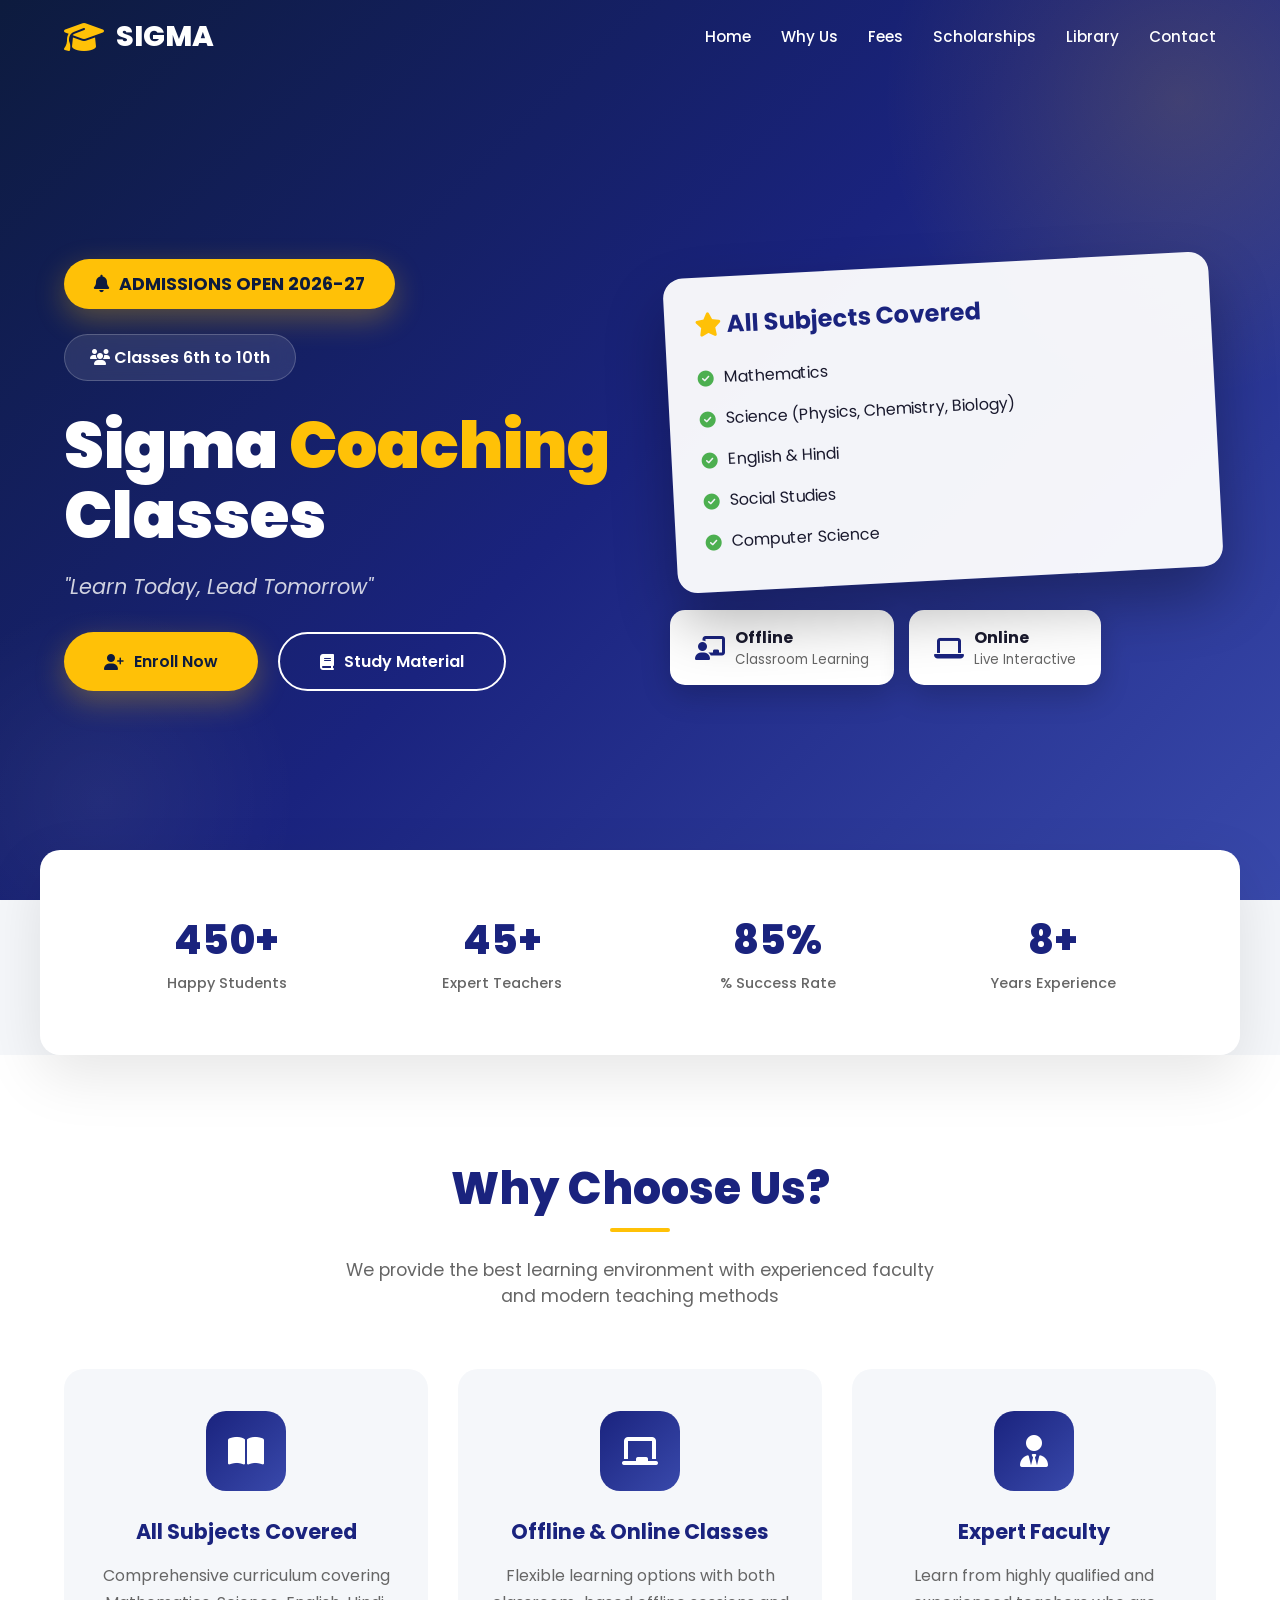
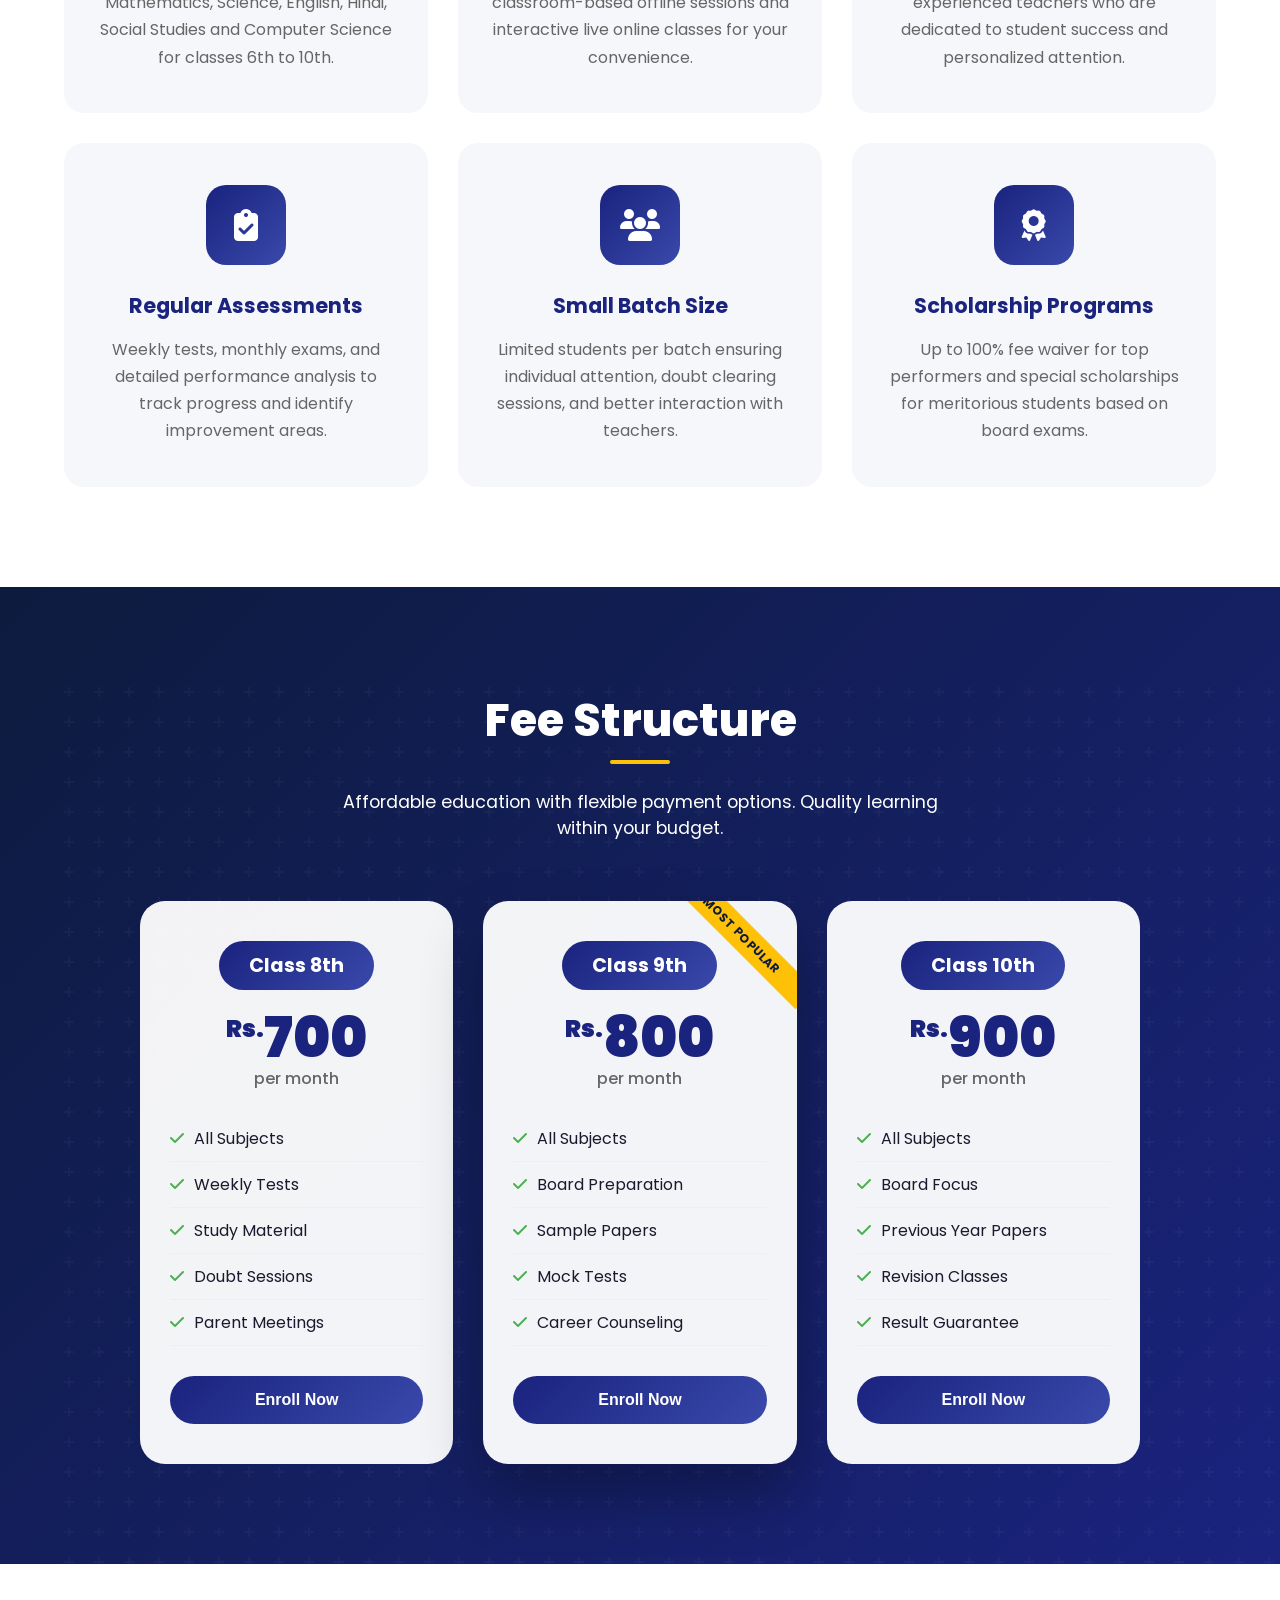
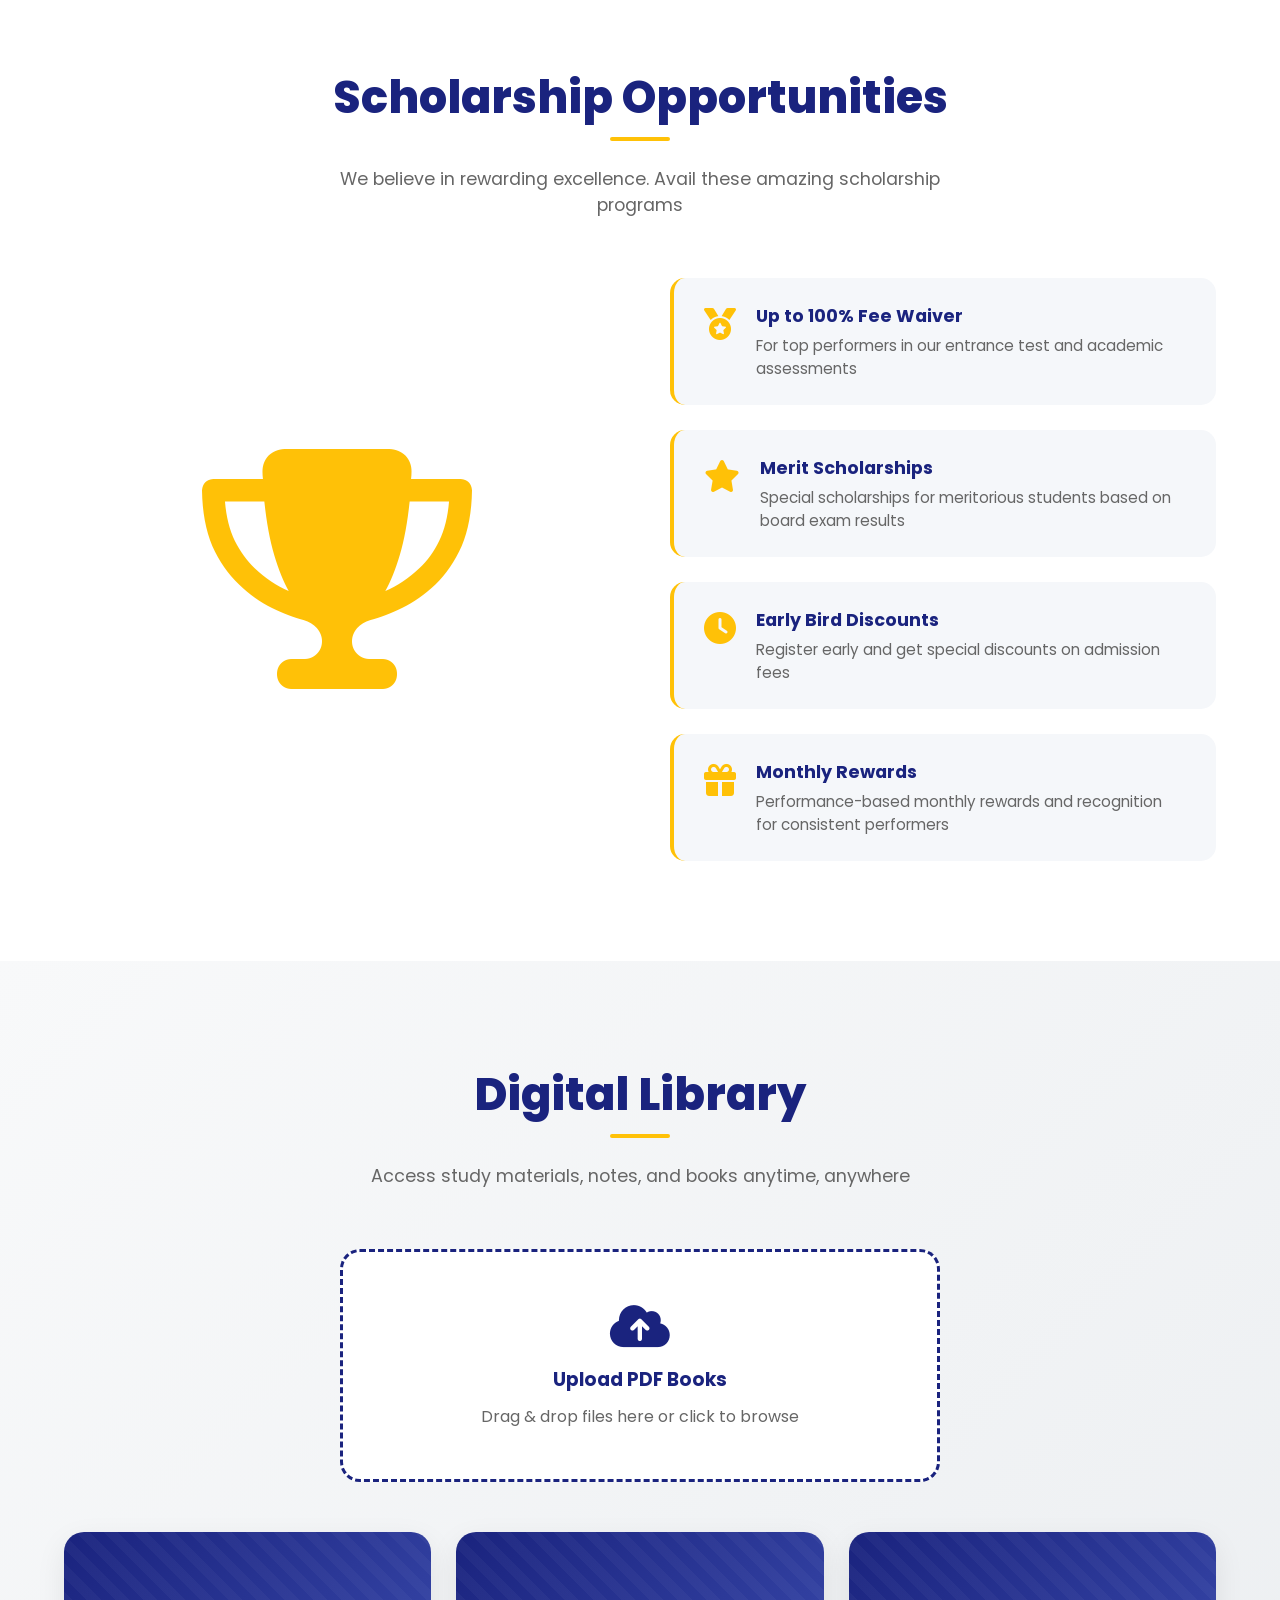
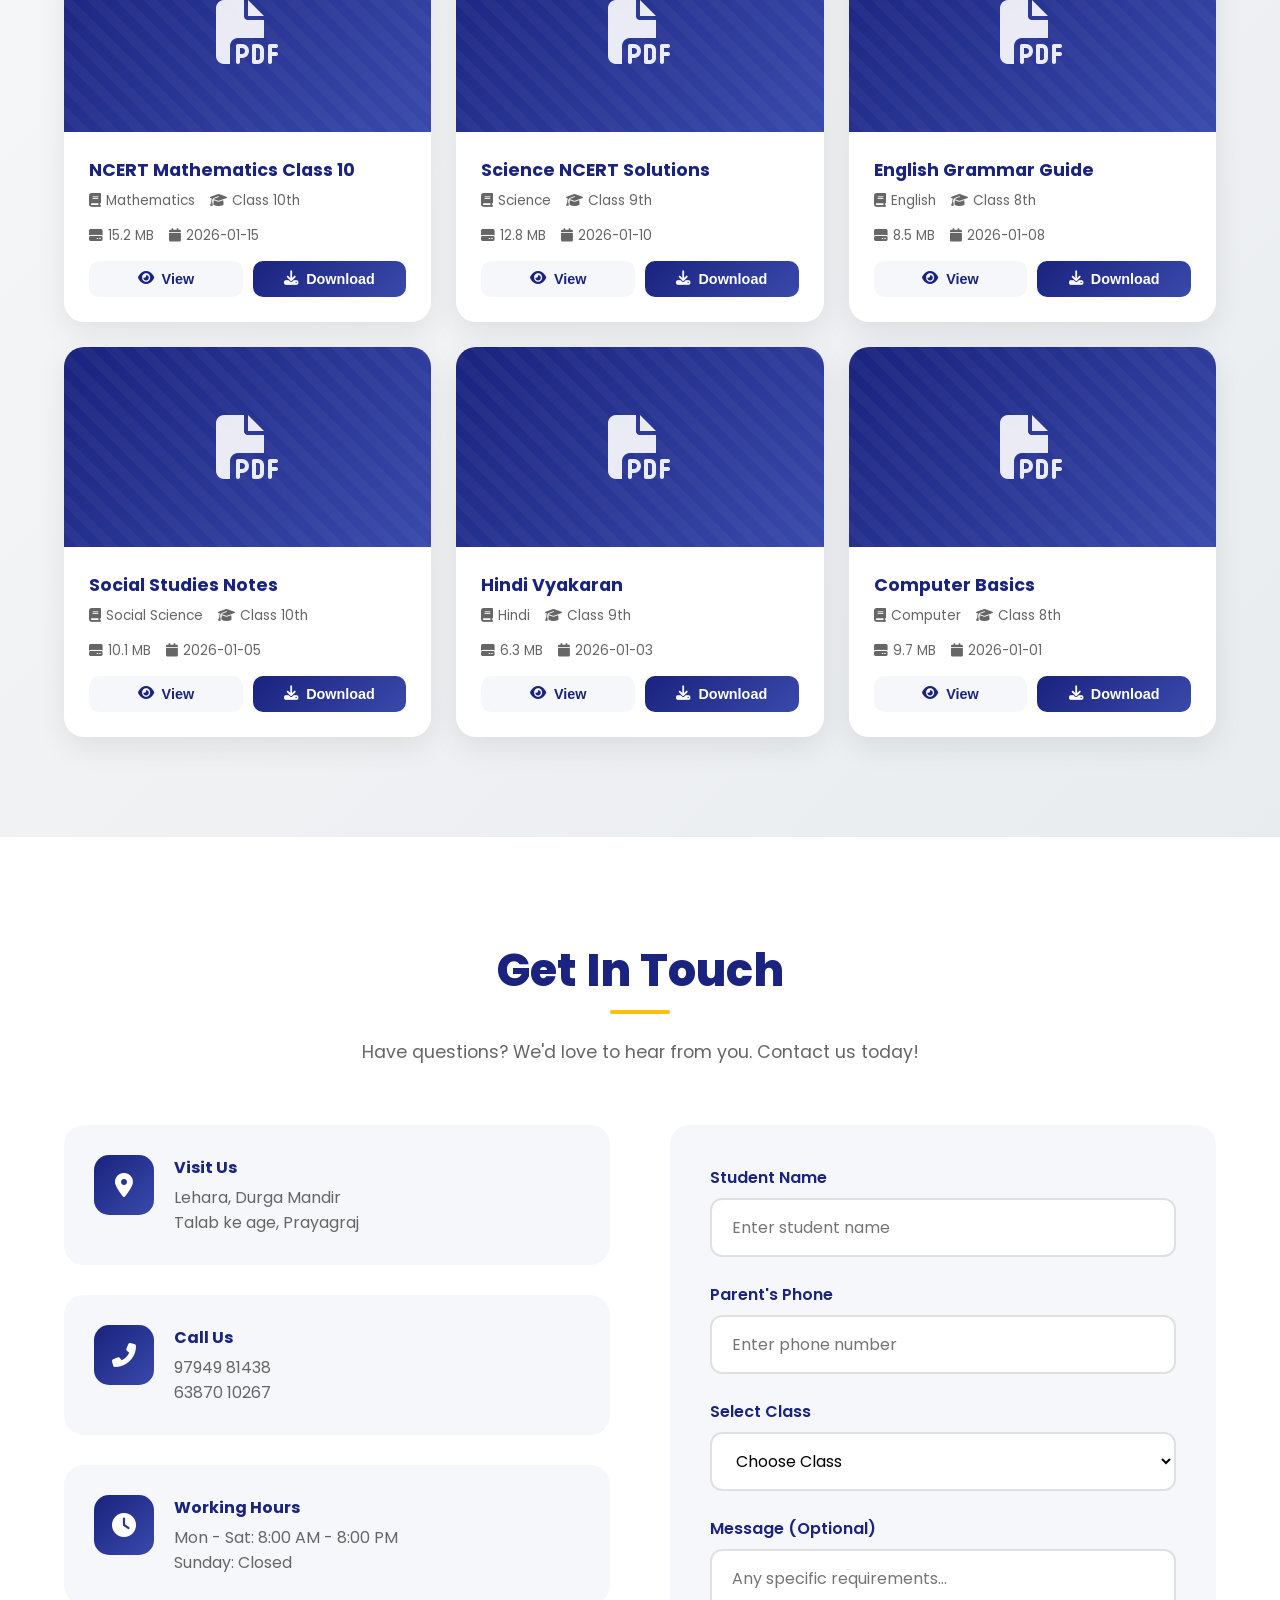
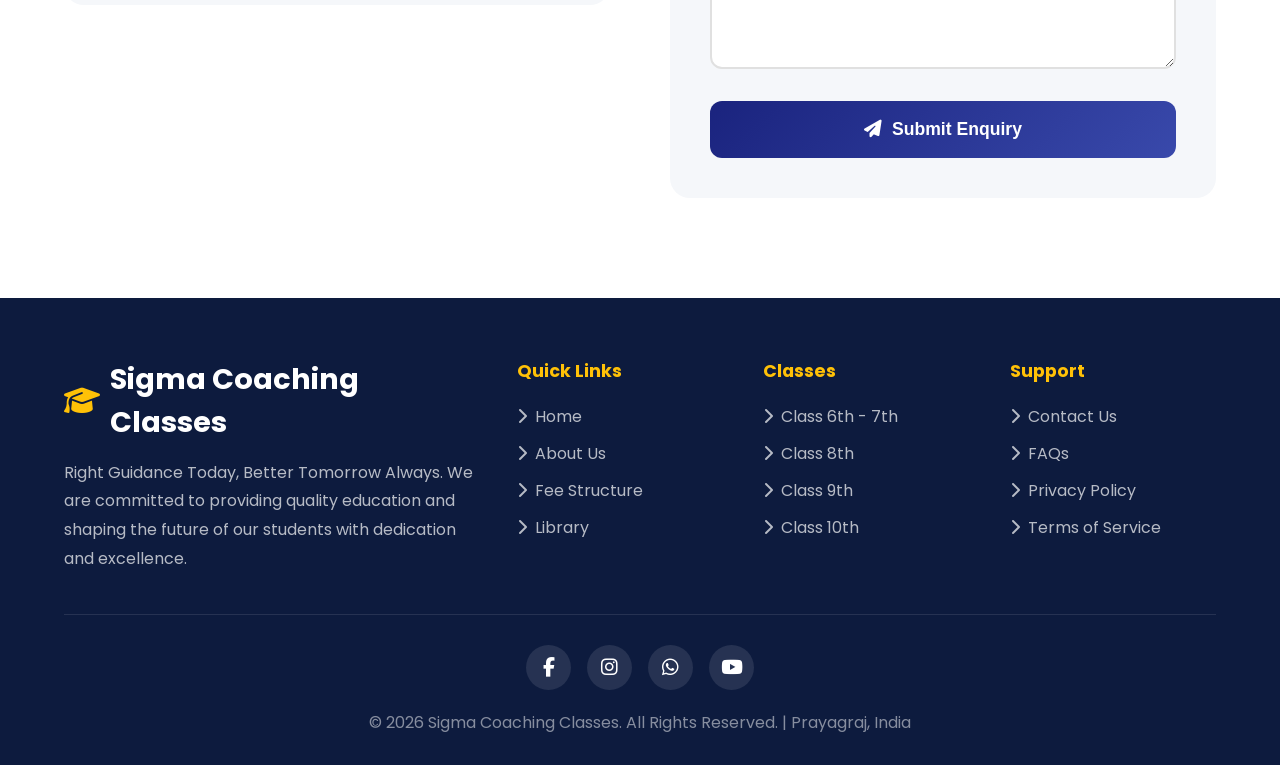
==== index.html @ 53ec9db5 "added index.html" ====
<!DOCTYPE html>
<html lang="en">
<head>
    <meta charset="UTF-8">
    <meta name="viewport" content="width=device-width, initial-scale=1.0">
    <title>Sigma Coaching Classes - Learn Today, Lead Tomorrow</title>
    <link href="https://fonts.googleapis.com/css2?family=Poppins:wght@300;400;500;600;700;800;900&display=swap" rel="stylesheet">
    <link rel="stylesheet" href="https://cdnjs.cloudflare.com/ajax/libs/font-awesome/6.4.0/css/all.min.css">
    <style>
        :root { --primary: #1a237e; --primary-light: #3949ab; --accent: #ffc107; --accent-dark: #ff8f00; --white: #ffffff; --light-bg: #f5f7fa; --dark-bg: #0d1b3e; --text-dark: #1a1a2e; --text-light: #666; --success: #4caf50; }
        * { margin: 0; padding: 0; box-sizing: border-box; }
        html { scroll-behavior: smooth; }
        body { font-family: 'Poppins', sans-serif; background: var(--light-bg); color: var(--text-dark); overflow-x: hidden; }
        ::-webkit-scrollbar { width: 10px; }
        ::-webkit-scrollbar-track { background: var(--dark-bg); }
        ::-webkit-scrollbar-thumb { background: var(--accent); border-radius: 5px; }
        #particles-canvas { position: fixed; top: 0; left: 0; width: 100%; height: 100%; pointer-events: none; z-index: 0; }
        nav { position: fixed; top: 0; width: 100%; padding: 15px 5%; display: flex; justify-content: space-between; align-items: center; z-index: 1000; transition: all 0.4s ease; background: transparent; }
        nav.scrolled { background: rgba(13, 27, 62, 0.95); backdrop-filter: blur(20px); box-shadow: 0 5px 30px rgba(0,0,0,0.3); padding: 10px 5%; }
        .logo { display: flex; align-items: center; gap: 12px; font-size: 1.8rem; font-weight: 800; color: var(--white); text-decoration: none; animation: slideInLeft 0.8s ease; }
        .logo i { color: var(--accent); font-size: 2rem; animation: float 3s ease-in-out infinite; }
        .nav-links { display: flex; gap: 30px; list-style: none; }
        .nav-links a { color: var(--white); text-decoration: none; font-weight: 500; font-size: 0.95rem; position: relative; padding: 5px 0; transition: color 0.3s; }
        .nav-links a::after { content: ''; position: absolute; bottom: 0; left: 0; width: 0; height: 2px; background: var(--accent); transition: width 0.3s ease; }
        .nav-links a:hover::after { width: 100%; }
        .nav-links a:hover { color: var(--accent); }
        .mobile-menu-btn { display: none; background: none; border: none; color: var(--white); font-size: 1.5rem; cursor: pointer; }
        .hero { min-height: 100vh; background: linear-gradient(135deg, var(--dark-bg) 0%, var(--primary) 50%, var(--primary-light) 100%); display: flex; align-items: center; justify-content: center; position: relative; overflow: hidden; padding: 100px 5% 50px; }
        .hero::before { content: ''; position: absolute; width: 600px; height: 600px; background: radial-gradient(circle, rgba(255,193,7,0.15) 0%, transparent 70%); border-radius: 50%; top: -200px; right: -200px; animation: pulse 4s ease-in-out infinite; }
        .hero::after { content: ''; position: absolute; width: 400px; height: 400px; background: radial-gradient(circle, rgba(255,255,255,0.05) 0%, transparent 70%); border-radius: 50%; bottom: -100px; left: -100px; animation: pulse 5s ease-in-out infinite reverse; }
        .hero-content { display: grid; grid-template-columns: 1fr 1fr; gap: 60px; max-width: 1400px; width: 100%; align-items: center; position: relative; z-index: 1; }
        .hero-text h1 { font-size: 4rem; font-weight: 900; color: var(--white); line-height: 1.1; margin-bottom: 20px; animation: fadeInUp 1s ease; }
        .hero-text h1 span { color: var(--accent); display: inline-block; animation: glow 2s ease-in-out infinite alternate; }
        .hero-text .tagline { font-size: 1.3rem; color: rgba(255,255,255,0.8); margin-bottom: 30px; font-style: italic; animation: fadeInUp 1s ease 0.2s both; }
        .hero-badge { display: inline-flex; align-items: center; gap: 10px; background: var(--accent); color: var(--dark-bg); padding: 12px 30px; border-radius: 50px; font-weight: 700; font-size: 1.1rem; margin-bottom: 25px; animation: fadeInUp 1s ease 0.3s both, shake 2s ease-in-out infinite; box-shadow: 0 10px 30px rgba(255,193,7,0.3); }
        .hero-badge i { animation: bellRing 1s ease-in-out infinite; }
        .hero-classes { display: inline-block; background: rgba(255,255,255,0.1); backdrop-filter: blur(10px); padding: 10px 25px; border-radius: 50px; color: var(--white); font-weight: 600; margin-bottom: 30px; animation: fadeInUp 1s ease 0.4s both; border: 1px solid rgba(255,255,255,0.2); }
        .hero-buttons { display: flex; gap: 20px; animation: fadeInUp 1s ease 0.5s both; }
        .btn { padding: 15px 40px; border-radius: 50px; font-weight: 600; font-size: 1rem; cursor: pointer; transition: all 0.3s ease; text-decoration: none; display: inline-flex; align-items: center; gap: 10px; border: none; }
        .btn-primary { background: var(--accent); color: var(--dark-bg); box-shadow: 0 10px 30px rgba(255,193,7,0.3); }
        .btn-primary:hover { transform: translateY(-3px); box-shadow: 0 15px 40px rgba(255,193,7,0.4); }
        .btn-outline { background: transparent; color: var(--white); border: 2px solid var(--white); }
        .btn-outline:hover { background: var(--white); color: var(--dark-bg); transform: translateY(-3px); }
        .hero-visual { position: relative; animation: fadeInRight 1s ease 0.3s both; }
        .hero-visual .floating-card { background: rgba(255,255,255,0.95); border-radius: 20px; padding: 30px; box-shadow: 0 30px 60px rgba(0,0,0,0.3); transform: rotate(-3deg); animation: floatCard 6s ease-in-out infinite; }
        .floating-card h3 { color: var(--primary); font-size: 1.5rem; margin-bottom: 15px; }
        .floating-card .feature-list { list-style: none; }
        .floating-card .feature-list li { padding: 8px 0; display: flex; align-items: center; gap: 10px; color: var(--text-dark); }
        .floating-card .feature-list li i { color: var(--success); }
        .mode-badges { display: flex; gap: 15px; margin-top: 30px; }
        .mode-badge { background: var(--white); padding: 15px 25px; border-radius: 15px; display: flex; align-items: center; gap: 10px; box-shadow: 0 10px 30px rgba(0,0,0,0.2); animation: float 4s ease-in-out infinite; }
        .mode-badge:nth-child(2) { animation-delay: 0.5s; }
        .mode-badge i { font-size: 1.5rem; color: var(--primary); }
        .stats-bar { background: var(--white); padding: 40px 5%; display: grid; grid-template-columns: repeat(4, 1fr); gap: 30px; max-width: 1200px; margin: -50px auto 0; border-radius: 20px; box-shadow: 0 20px 60px rgba(0,0,0,0.1); position: relative; z-index: 10; animation: fadeInUp 1s ease 0.6s both; }
        .stat-item { text-align: center; padding: 20px; }
        .stat-number { font-size: 2.5rem; font-weight: 800; color: var(--primary); display: block; }
        .stat-label { color: var(--text-light); font-weight: 500; font-size: 0.9rem; }
        section { padding: 100px 5%; position: relative; }
        .section-header { text-align: center; margin-bottom: 60px; }
        .section-header h2 { font-size: 2.8rem; font-weight: 800; color: var(--primary); margin-bottom: 15px; position: relative; display: inline-block; }
        .section-header h2::after { content: ''; position: absolute; bottom: -10px; left: 50%; transform: translateX(-50%); width: 60px; height: 4px; background: var(--accent); border-radius: 2px; }
        .section-header p { color: var(--text-light); font-size: 1.1rem; max-width: 600px; margin: 20px auto 0; }
        .why-us { background: var(--white); }
        .features-grid { display: grid; grid-template-columns: repeat(auto-fit, minmax(300px, 1fr)); gap: 30px; max-width: 1200px; margin: 0 auto; }
        .feature-card { background: var(--light-bg); padding: 40px 30px; border-radius: 20px; text-align: center; transition: all 0.4s ease; border: 2px solid transparent; position: relative; overflow: hidden; }
        .feature-card::before { content: ''; position: absolute; top: 0; left: 0; width: 100%; height: 5px; background: linear-gradient(90deg, var(--primary), var(--accent)); transform: scaleX(0); transition: transform 0.4s ease; }
        .feature-card:hover::before { transform: scaleX(1); }
        .feature-card:hover { transform: translateY(-10px); box-shadow: 0 20px 40px rgba(0,0,0,0.1); border-color: var(--accent); }
        .feature-icon { width: 80px; height: 80px; background: linear-gradient(135deg, var(--primary), var(--primary-light)); border-radius: 20px; display: flex; align-items: center; justify-content: center; margin: 0 auto 25px; font-size: 2rem; color: var(--white); transition: all 0.4s ease; }
        .feature-card:hover .feature-icon { transform: rotateY(360deg); background: linear-gradient(135deg, var(--accent), var(--accent-dark)); }
        .feature-card h3 { font-size: 1.3rem; margin-bottom: 15px; color: var(--primary); }
        .feature-card p { color: var(--text-light); line-height: 1.7; }
        .fee-section { background: linear-gradient(135deg, var(--dark-bg), var(--primary)); position: relative; overflow: hidden; }
        .fee-section::before { content: ''; position: absolute; width: 100%; height: 100%; background: url("data:image/svg+xml,%3Csvg width='60' height='60' viewBox='0 0 60 60' xmlns='http://www.w3.org/2000/svg'%3E%3Cg fill='none' fill-rule='evenodd'%3E%3Cg fill='%23ffffff' fill-opacity='0.03'%3E%3Cpath d='M36 34v-4h-2v4h-4v2h4v4h2v-4h4v-2h-4zm0-30V0h-2v4h-4v2h4v4h2V6h4V4h-4zM6 34v-4H4v4H0v2h4v4h2v-4h4v-2H6zM6 4V0H4v4H0v2h4v4h2V6h4V4H6z'/%3E%3C/g%3E%3C/g%3E%3C/svg%3E"); }
        .fee-section .section-header h2, .fee-section .section-header p { color: var(--white); }
        .fee-section .section-header h2::after { background: var(--accent); }
        .fee-cards { display: grid; grid-template-columns: repeat(auto-fit, minmax(280px, 1fr)); gap: 30px; max-width: 1000px; margin: 0 auto; position: relative; z-index: 1; }
        .fee-card { background: rgba(255,255,255,0.95); border-radius: 25px; padding: 40px 30px; text-align: center; transition: all 0.4s ease; position: relative; overflow: hidden; }
        .fee-card.featured { transform: scale(1.05); box-shadow: 0 30px 60px rgba(0,0,0,0.3); }
        .fee-card.featured::before { content: 'MOST POPULAR'; position: absolute; top: 20px; right: -35px; background: var(--accent); color: var(--dark-bg); padding: 5px 40px; font-size: 0.75rem; font-weight: 700; transform: rotate(45deg); }
        .fee-card:hover { transform: translateY(-15px) scale(1.02); box-shadow: 0 30px 60px rgba(0,0,0,0.2); }
        .fee-card .class-badge { display: inline-block; background: linear-gradient(135deg, var(--primary), var(--primary-light)); color: var(--white); padding: 10px 30px; border-radius: 50px; font-weight: 700; font-size: 1.2rem; margin-bottom: 20px; }
        .fee-card .price { font-size: 3.5rem; font-weight: 900; color: var(--primary); line-height: 1; }
        .fee-card .price span { font-size: 1.5rem; vertical-align: super; }
        .fee-card .price-period { color: var(--text-light); font-weight: 500; margin-bottom: 25px; }
        .fee-features { list-style: none; text-align: left; margin-bottom: 30px; }
        .fee-features li { padding: 10px 0; border-bottom: 1px solid #eee; display: flex; align-items: center; gap: 10px; }
        .fee-features li i { color: var(--success); }
        .fee-card .btn-enroll { width: 100%; padding: 15px; background: linear-gradient(135deg, var(--primary), var(--primary-light)); color: var(--white); border: none; border-radius: 50px; font-weight: 600; font-size: 1rem; cursor: pointer; transition: all 0.3s; }
        .fee-card .btn-enroll:hover { background: linear-gradient(135deg, var(--accent), var(--accent-dark)); color: var(--dark-bg); transform: scale(1.05); }
        .scholarship-section { background: var(--white); }
        .scholarship-content { display: grid; grid-template-columns: 1fr 1fr; gap: 60px; max-width: 1200px; margin: 0 auto; align-items: center; }
        .scholarship-visual { position: relative; }
        .scholarship-visual .trophy { font-size: 15rem; color: var(--accent); animation: float 3s ease-in-out infinite, glow 2s ease-in-out infinite alternate; display: block; text-align: center; }
        .scholarship-items { display: flex; flex-direction: column; gap: 25px; }
        .scholarship-item { background: var(--light-bg); padding: 25px 30px; border-radius: 15px; display: flex; align-items: flex-start; gap: 20px; transition: all 0.3s ease; border-left: 4px solid var(--accent); }
        .scholarship-item:hover { transform: translateX(10px); box-shadow: 0 10px 30px rgba(0,0,0,0.1); }
        .scholarship-item i { font-size: 2rem; color: var(--accent); margin-top: 5px; }
        .scholarship-item h4 { color: var(--primary); margin-bottom: 5px; font-size: 1.1rem; }
        .scholarship-item p { color: var(--text-light); font-size: 0.95rem; }
        .library-section { background: linear-gradient(135deg, #f8f9fa, #e9ecef); }
        .library-grid { display: grid; grid-template-columns: repeat(auto-fill, minmax(280px, 1fr)); gap: 25px; max-width: 1200px; margin: 0 auto; }
        .book-card { background: var(--white); border-radius: 20px; overflow: hidden; box-shadow: 0 10px 30px rgba(0,0,0,0.08); transition: all 0.4s ease; position: relative; }
        .book-card:hover { transform: translateY(-10px); box-shadow: 0 20px 50px rgba(0,0,0,0.15); }
        .book-cover { height: 200px; background: linear-gradient(135deg, var(--primary), var(--primary-light)); display: flex; align-items: center; justify-content: center; position: relative; overflow: hidden; }
        .book-cover::before { content: ''; position: absolute; width: 150%; height: 150%; background: repeating-linear-gradient(45deg, transparent, transparent 10px, rgba(255,255,255,0.03) 10px, rgba(255,255,255,0.03) 20px); animation: slideDiagonal 20s linear infinite; }
        .book-cover i { font-size: 4rem; color: rgba(255,255,255,0.9); z-index: 1; }
        .book-info { padding: 25px; }
        .book-info h3 { color: var(--primary); font-size: 1.1rem; margin-bottom: 8px; }
        .book-info .book-meta { display: flex; gap: 15px; margin-bottom: 15px; font-size: 0.85rem; color: var(--text-light); }
        .book-info .book-meta span { display: flex; align-items: center; gap: 5px; }
        .book-actions { display: flex; gap: 10px; }
        .book-actions button { flex: 1; padding: 10px; border: none; border-radius: 10px; font-weight: 600; font-size: 0.9rem; cursor: pointer; transition: all 0.3s; display: flex; align-items: center; justify-content: center; gap: 8px; }
        .btn-view { background: var(--light-bg); color: var(--primary); }
        .btn-view:hover { background: var(--primary); color: var(--white); }
        .btn-download { background: linear-gradient(135deg, var(--primary), var(--primary-light)); color: var(--white); }
        .btn-download:hover { background: linear-gradient(135deg, var(--accent), var(--accent-dark)); color: var(--dark-bg); }
        .upload-area { max-width: 600px; margin: 0 auto 50px; background: var(--white); border: 3px dashed var(--primary); border-radius: 20px; padding: 50px; text-align: center; transition: all 0.3s; cursor: pointer; }
        .upload-area:hover, .upload-area.dragover { background: rgba(26, 35, 126, 0.05); border-color: var(--accent); }
        .upload-area i { font-size: 3rem; color: var(--primary); margin-bottom: 15px; }
        .upload-area h3 { color: var(--primary); margin-bottom: 10px; }
        .upload-area p { color: var(--text-light); }
        .upload-area input { display: none; }
        .contact-section { background: var(--white); }
        .contact-grid { display: grid; grid-template-columns: 1fr 1fr; gap: 60px; max-width: 1200px; margin: 0 auto; }
        .contact-info { display: flex; flex-direction: column; gap: 30px; }
        .contact-card { background: var(--light-bg); padding: 30px; border-radius: 20px; display: flex; align-items: flex-start; gap: 20px; transition: all 0.3s ease; }
        .contact-card:hover { transform: translateX(10px); box-shadow: 0 10px 30px rgba(0,0,0,0.1); }
        .contact-card .icon-box { width: 60px; height: 60px; background: linear-gradient(135deg, var(--primary), var(--primary-light)); border-radius: 15px; display: flex; align-items: center; justify-content: center; color: var(--white); font-size: 1.5rem; flex-shrink: 0; }
        .contact-card h4 { color: var(--primary); margin-bottom: 5px; }
        .contact-card p, .contact-card a { color: var(--text-light); text-decoration: none; transition: color 0.3s; }
        .contact-card a:hover { color: var(--primary); }
        .contact-form { background: var(--light-bg); padding: 40px; border-radius: 20px; }
        .form-group { margin-bottom: 25px; }
        .form-group label { display: block; margin-bottom: 8px; color: var(--primary); font-weight: 600; }
        .form-group input, .form-group textarea, .form-group select { width: 100%; padding: 15px 20px; border: 2px solid #e0e0e0; border-radius: 12px; font-family: 'Poppins', sans-serif; font-size: 1rem; transition: all 0.3s; background: var(--white); }
        .form-group input:focus, .form-group textarea:focus, .form-group select:focus { outline: none; border-color: var(--primary); box-shadow: 0 0 0 4px rgba(26, 35, 126, 0.1); }
        .form-group textarea { resize: vertical; min-height: 120px; }
        .contact-form .btn-submit { width: 100%; padding: 18px; background: linear-gradient(135deg, var(--primary), var(--primary-light)); color: var(--white); border: none; border-radius: 12px; font-weight: 700; font-size: 1.1rem; cursor: pointer; transition: all 0.3s; display: flex; align-items: center; justify-content: center; gap: 10px; }
        .contact-form .btn-submit:hover { background: linear-gradient(135deg, var(--accent), var(--accent-dark)); color: var(--dark-bg); transform: translateY(-2px); box-shadow: 0 10px 30px rgba(255,193,7,0.3); }
        footer { background: var(--dark-bg); color: var(--white); padding: 60px 5% 30px; }
        .footer-content { display: grid; grid-template-columns: 2fr 1fr 1fr 1fr; gap: 40px; max-width: 1200px; margin: 0 auto 40px; }
        .footer-brand h3 { font-size: 1.8rem; margin-bottom: 15px; display: flex; align-items: center; gap: 10px; }
        .footer-brand h3 i { color: var(--accent); }
        .footer-brand p { color: rgba(255,255,255,0.7); line-height: 1.8; }
        .footer-links h4 { color: var(--accent); margin-bottom: 20px; font-size: 1.1rem; }
        .footer-links ul { list-style: none; }
        .footer-links li { margin-bottom: 12px; }
        .footer-links a { color: rgba(255,255,255,0.7); text-decoration: none; transition: all 0.3s; display: flex; align-items: center; gap: 8px; }
        .footer-links a:hover { color: var(--accent); transform: translateX(5px); }
        .footer-bottom { border-top: 1px solid rgba(255,255,255,0.1); padding-top: 30px; text-align: center; color: rgba(255,255,255,0.5); }
        .footer-bottom .social-links { margin-bottom: 20px; }
        .footer-bottom .social-links a { display: inline-flex; align-items: center; justify-content: center; width: 45px; height: 45px; background: rgba(255,255,255,0.1); border-radius: 50%; color: var(--white); margin: 0 8px; font-size: 1.2rem; transition: all 0.3s; text-decoration: none; }
        .footer-bottom .social-links a:hover { background: var(--accent); color: var(--dark-bg); transform: translateY(-5px); }
        .modal-overlay { position: fixed; top: 0; left: 0; width: 100%; height: 100%; background: rgba(0,0,0,0.7); display: flex; align-items: center; justify-content: center; z-index: 2000; opacity: 0; visibility: hidden; transition: all 0.3s; backdrop-filter: blur(5px); }
        .modal-overlay.active { opacity: 1; visibility: visible; }
        .modal { background: var(--white); border-radius: 25px; padding: 40px; max-width: 500px; width: 90%; transform: scale(0.8); transition: all 0.3s; position: relative; }
        .modal-overlay.active .modal { transform: scale(1); }
        .modal-close { position: absolute; top: 20px; right: 20px; background: none; border: none; font-size: 1.5rem; cursor: pointer; color: var(--text-light); transition: color 0.3s; }
        .modal-close:hover { color: var(--primary); }
        .modal h3 { color: var(--primary); margin-bottom: 20px; font-size: 1.5rem; }
        .toast-container { position: fixed; bottom: 30px; right: 30px; z-index: 3000; display: flex; flex-direction: column; gap: 10px; }
        .toast { background: var(--white); padding: 20px 25px; border-radius: 15px; box-shadow: 0 10px 40px rgba(0,0,0,0.2); display: flex; align-items: center; gap: 15px; transform: translateX(120%); transition: all 0.4s ease; border-left: 4px solid var(--success); min-width: 300px; }
        .toast.show { transform: translateX(0); }
        .toast i { font-size: 1.5rem; color: var(--success); }
        .toast.error { border-left-color: #f44336; }
        .toast.error i { color: #f44336; }
        @keyframes fadeInUp { from { opacity: 0; transform: translateY(30px); } to { opacity: 1; transform: translateY(0); } }
        @keyframes fadeInRight { from { opacity: 0; transform: translateX(50px); } to { opacity: 1; transform: translateX(0); } }
        @keyframes slideInLeft { from { opacity: 0; transform: translateX(-50px); } to { opacity: 1; transform: translateX(0); } }
        @keyframes float { 0%, 100% { transform: translateY(0); } 50% { transform: translateY(-15px); } }
        @keyframes floatCard { 0%, 100% { transform: rotate(-3deg) translateY(0); } 50% { transform: rotate(-3deg) translateY(-15px); } }
        @keyframes pulse { 0%, 100% { transform: scale(1); opacity: 0.5; } 50% { transform: scale(1.1); opacity: 0.8; } }
        @keyframes glow { from { text-shadow: 0 0 10px rgba(255,193,7,0.5); } to { text-shadow: 0 0 30px rgba(255,193,7,0.8), 0 0 60px rgba(255,193,7,0.4); } }
        @keyframes shake { 0%, 100% { transform: rotate(0deg); } 10% { transform: rotate(-2deg); } 20% { transform: rotate(2deg); } 30% { transform: rotate(-2deg); } 40% { transform: rotate(0deg); } }
        @keyframes bellRing { 0%, 100% { transform: rotate(0); } 20% { transform: rotate(15deg); } 40% { transform: rotate(-15deg); } 60% { transform: rotate(10deg); } 80% { transform: rotate(-10deg); } }
        @keyframes slideDiagonal { 0% { transform: translate(0, 0); } 100% { transform: translate(-50px, -50px); } }
        .reveal { opacity: 0; transform: translateY(50px); transition: all 0.8s ease; }
        .reveal.active { opacity: 1; transform: translateY(0); }
        @media (max-width: 992px) { .hero-content { grid-template-columns: 1fr; text-align: center; } .hero-text h1 { font-size: 2.8rem; } .hero-buttons { justify-content: center; } .mode-badges { justify-content: center; } .stats-bar { grid-template-columns: repeat(2, 1fr); } .scholarship-content { grid-template-columns: 1fr; } .contact-grid { grid-template-columns: 1fr; } .footer-content { grid-template-columns: 1fr 1fr; } }
        @media (max-width: 768px) { .nav-links { display: none; } .mobile-menu-btn { display: block; } .hero-text h1 { font-size: 2.2rem; } .stats-bar { grid-template-columns: 1fr; margin: -30px 20px 0; } .fee-card.featured { transform: scale(1); } .footer-content { grid-template-columns: 1fr; } section { padding: 60px 5%; } }
    </style>
</head>
<body>
    <canvas id="particles-canvas"></canvas>
    <nav id="navbar">
        <a href="#" class="logo"><i class="fas fa-graduation-cap"></i>SIGMA</a>
        <ul class="nav-links">
            <li><a href="#home">Home</a></li>
            <li><a href="#why-us">Why Us</a></li>
            <li><a href="#fees">Fees</a></li>
            <li><a href="#scholarship">Scholarships</a></li>
            <li><a href="#library">Library</a></li>
            <li><a href="#contact">Contact</a></li>
        </ul>
        <button class="mobile-menu-btn" onclick="toggleMobileMenu()"><i class="fas fa-bars"></i></button>
    </nav>

    <section class="hero" id="home">
        <div class="hero-content">
            <div class="hero-text">
                <div class="hero-badge"><i class="fas fa-bell"></i>ADMISSIONS OPEN 2026-27</div>
                <div class="hero-classes"><i class="fas fa-users"></i> Classes 6th to 10th</div>
                <h1>Sigma <span>Coaching</span><br>Classes</h1>
                <p class="tagline">"Learn Today, Lead Tomorrow"</p>
                <div class="hero-buttons">
                    <a href="#contact" class="btn btn-primary"><i class="fas fa-user-plus"></i> Enroll Now</a>
                    <a href="#library" class="btn btn-outline"><i class="fas fa-book"></i> Study Material</a>
                </div>
            </div>
            <div class="hero-visual">
                <div class="floating-card">
                    <h3><i class="fas fa-star" style="color: var(--accent);"></i> All Subjects Covered</h3>
                    <ul class="feature-list">
                        <li><i class="fas fa-check-circle"></i> Mathematics</li>
                        <li><i class="fas fa-check-circle"></i> Science (Physics, Chemistry, Biology)</li>
                        <li><i class="fas fa-check-circle"></i> English & Hindi</li>
                        <li><i class="fas fa-check-circle"></i> Social Studies</li>
                        <li><i class="fas fa-check-circle"></i> Computer Science</li>
                    </ul>
                </div>
                <div class="mode-badges">
                    <div class="mode-badge"><i class="fas fa-chalkboard-teacher"></i><div><strong>Offline</strong><small style="display:block;color:var(--text-light);">Classroom Learning</small></div></div>
                    <div class="mode-badge"><i class="fas fa-laptop"></i><div><strong>Online</strong><small style="display:block;color:var(--text-light);">Live Interactive</small></div></div>
                </div>
            </div>
        </div>
    </section>

    <div class="stats-bar">
        <div class="stat-item"><span class="stat-number" data-target="500">0</span><span class="stat-label">Happy Students</span></div>
        <div class="stat-item"><span class="stat-number" data-target="50">0</span><span class="stat-label">Expert Teachers</span></div>
        <div class="stat-item"><span class="stat-number" data-target="95">0</span><span class="stat-label">% Success Rate</span></div>
        <div class="stat-item"><span class="stat-number" data-target="10">0</span><span class="stat-label">Years Experience</span></div>
    </div>

    <section class="why-us" id="why-us">
        <div class="section-header reveal"><h2>Why Choose Us?</h2><p>We provide the best learning environment with experienced faculty and modern teaching methods</p></div>
        <div class="features-grid">
            <div class="feature-card reveal"><div class="feature-icon"><i class="fas fa-book-open"></i></div><h3>All Subjects Covered</h3><p>Comprehensive curriculum covering Mathematics, Science, English, Hindi, Social Studies and Computer Science for classes 6th to 10th.</p></div>
            <div class="feature-card reveal"><div class="feature-icon"><i class="fas fa-chalkboard"></i></div><h3>Offline & Online Classes</h3><p>Flexible learning options with both classroom-based offline sessions and interactive live online classes for your convenience.</p></div>
            <div class="feature-card reveal"><div class="feature-icon"><i class="fas fa-user-tie"></i></div><h3>Expert Faculty</h3><p>Learn from highly qualified and experienced teachers who are dedicated to student success and personalized attention.</p></div>
            <div class="feature-card reveal"><div class="feature-icon"><i class="fas fa-clipboard-check"></i></div><h3>Regular Assessments</h3><p>Weekly tests, monthly exams, and detailed performance analysis to track progress and identify improvement areas.</p></div>
            <div class="feature-card reveal"><div class="feature-icon"><i class="fas fa-users"></i></div><h3>Small Batch Size</h3><p>Limited students per batch ensuring individual attention, doubt clearing sessions, and better interaction with teachers.</p></div>
            <div class="feature-card reveal"><div class="feature-icon"><i class="fas fa-award"></i></div><h3>Scholarship Programs</h3><p>Up to 100% fee waiver for top performers and special scholarships for meritorious students based on board exams.</p></div>
        </div>
    </section>

    <section class="fee-section" id="fees">
        <div class="section-header reveal"><h2>Fee Structure</h2><p>Affordable education with flexible payment options. Quality learning within your budget.</p></div>
        <div class="fee-cards">
            <div class="fee-card reveal"><div class="class-badge">Class 8th</div><div class="price"><span>Rs.</span>700</div><div class="price-period">per month</div><ul class="fee-features"><li><i class="fas fa-check"></i> All Subjects</li><li><i class="fas fa-check"></i> Weekly Tests</li><li><i class="fas fa-check"></i> Study Material</li><li><i class="fas fa-check"></i> Doubt Sessions</li><li><i class="fas fa-check"></i> Parent Meetings</li></ul><button class="btn-enroll" onclick="openEnrollModal('8th')">Enroll Now</button></div>
            <div class="fee-card featured reveal"><div class="class-badge">Class 9th</div><div class="price"><span>Rs.</span>800</div><div class="price-period">per month</div><ul class="fee-features"><li><i class="fas fa-check"></i> All Subjects</li><li><i class="fas fa-check"></i> Board Preparation</li><li><i class="fas fa-check"></i> Sample Papers</li><li><i class="fas fa-check"></i> Mock Tests</li><li><i class="fas fa-check"></i> Career Counseling</li></ul><button class="btn-enroll" onclick="openEnrollModal('9th')">Enroll Now</button></div>
            <div class="fee-card reveal"><div class="class-badge">Class 10th</div><div class="price"><span>Rs.</span>900</div><div class="price-period">per month</div><ul class="fee-features"><li><i class="fas fa-check"></i> All Subjects</li><li><i class="fas fa-check"></i> Board Focus</li><li><i class="fas fa-check"></i> Previous Year Papers</li><li><i class="fas fa-check"></i> Revision Classes</li><li><i class="fas fa-check"></i> Result Guarantee</li></ul><button class="btn-enroll" onclick="openEnrollModal('10th')">Enroll Now</button></div>
        </div>
    </section>

    <section class="scholarship-section" id="scholarship">
        <div class="section-header reveal"><h2>Scholarship Opportunities</h2><p>We believe in rewarding excellence. Avail these amazing scholarship programs</p></div>
        <div class="scholarship-content">
            <div class="scholarship-visual reveal"><i class="fas fa-trophy trophy"></i></div>
            <div class="scholarship-items">
                <div class="scholarship-item reveal"><i class="fas fa-medal"></i><div><h4>Up to 100% Fee Waiver</h4><p>For top performers in our entrance test and academic assessments</p></div></div>
                <div class="scholarship-item reveal"><i class="fas fa-star"></i><div><h4>Merit Scholarships</h4><p>Special scholarships for meritorious students based on board exam results</p></div></div>
                <div class="scholarship-item reveal"><i class="fas fa-clock"></i><div><h4>Early Bird Discounts</h4><p>Register early and get special discounts on admission fees</p></div></div>
                <div class="scholarship-item reveal"><i class="fas fa-gift"></i><div><h4>Monthly Rewards</h4><p>Performance-based monthly rewards and recognition for consistent performers</p></div></div>
            </div>
        </div>
    </section>

    <section class="library-section" id="library">
        <div class="section-header reveal"><h2>Digital Library</h2><p>Access study materials, notes, and books anytime, anywhere</p></div>
        <div class="upload-area reveal" id="uploadArea" onclick="document.getElementById('pdfInput').click()">
            <i class="fas fa-cloud-upload-alt"></i>
            <h3>Upload PDF Books</h3>
            <p>Drag & drop files here or click to browse</p>
            <input type="file" id="pdfInput" accept=".pdf" multiple onchange="handleFileUpload(event)">
        </div>
        <div class="library-grid" id="libraryGrid"></div>
    </section>

    <section class="contact-section" id="contact">
        <div class="section-header reveal"><h2>Get In Touch</h2><p>Have questions? We'd love to hear from you. Contact us today!</p></div>
        <div class="contact-grid">
            <div class="contact-info reveal">
                <div class="contact-card"><div class="icon-box"><i class="fas fa-map-marker-alt"></i></div><div><h4>Visit Us</h4><p>Lehara, Durga Mandir<br>Talab ke age, Prayagraj</p></div></div>
                <div class="contact-card"><div class="icon-box"><i class="fas fa-phone-alt"></i></div><div><h4>Call Us</h4><a href="tel:9794981438">97949 81438</a><br><a href="tel:6387010267">63870 10267</a></div></div>
                <div class="contact-card"><div class="icon-box"><i class="fas fa-clock"></i></div><div><h4>Working Hours</h4><p>Mon - Sat: 8:00 AM - 8:00 PM<br>Sunday: Closed</p></div></div>
            </div>
            <div class="contact-form reveal">
                <form id="contactForm" onsubmit="handleContactSubmit(event)">
                    <div class="form-group"><label>Student Name</label><input type="text" placeholder="Enter student name" required></div>
                    <div class="form-group"><label>Parent's Phone</label><input type="tel" placeholder="Enter phone number" required></div>
                    <div class="form-group"><label>Select Class</label><select required><option value="">Choose Class</option><option value="6">Class 6th</option><option value="7">Class 7th</option><option value="8">Class 8th</option><option value="9">Class 9th</option><option value="10">Class 10th</option></select></div>
                    <div class="form-group"><label>Message (Optional)</label><textarea placeholder="Any specific requirements..."></textarea></div>
                    <button type="submit" class="btn-submit"><i class="fas fa-paper-plane"></i> Submit Enquiry</button>
                </form>
            </div>
        </div>
    </section>

    <footer>
        <div class="footer-content">
            <div class="footer-brand"><h3><i class="fas fa-graduation-cap"></i> Sigma Coaching Classes</h3><p>Right Guidance Today, Better Tomorrow Always. We are committed to providing quality education and shaping the future of our students with dedication and excellence.</p></div>
            <div class="footer-links"><h4>Quick Links</h4><ul><li><a href="#home"><i class="fas fa-chevron-right"></i> Home</a></li><li><a href="#why-us"><i class="fas fa-chevron-right"></i> About Us</a></li><li><a href="#fees"><i class="fas fa-chevron-right"></i> Fee Structure</a></li><li><a href="#library"><i class="fas fa-chevron-right"></i> Library</a></li></ul></div>
            <div class="footer-links"><h4>Classes</h4><ul><li><a href="#"><i class="fas fa-chevron-right"></i> Class 6th - 7th</a></li><li><a href="#"><i class="fas fa-chevron-right"></i> Class 8th</a></li><li><a href="#"><i class="fas fa-chevron-right"></i> Class 9th</a></li><li><a href="#"><i class="fas fa-chevron-right"></i> Class 10th</a></li></ul></div>
            <div class="footer-links"><h4>Support</h4><ul><li><a href="#contact"><i class="fas fa-chevron-right"></i> Contact Us</a></li><li><a href="#"><i class="fas fa-chevron-right"></i> FAQs</a></li><li><a href="#"><i class="fas fa-chevron-right"></i> Privacy Policy</a></li><li><a href="#"><i class="fas fa-chevron-right"></i> Terms of Service</a></li></ul></div>
        </div>
        <div class="footer-bottom">
            <div class="social-links"><a href="#"><i class="fab fa-facebook-f"></i></a><a href="#"><i class="fab fa-instagram"></i></a><a href="#"><i class="fab fa-whatsapp"></i></a><a href="#"><i class="fab fa-youtube"></i></a></div>
            <p>&copy; 2026 Sigma Coaching Classes. All Rights Reserved. | Prayagraj, India</p>
        </div>
    </footer>

    <div class="modal-overlay" id="enrollModal">
        <div class="modal">
            <button class="modal-close" onclick="closeModal()"><i class="fas fa-times"></i></button>
            <h3><i class="fas fa-user-plus" style="color: var(--primary);"></i> Enroll for Class <span id="modalClass"></span></h3>
            <form onsubmit="handleEnrollSubmit(event)">
                <div class="form-group"><label>Student Name</label><input type="text" placeholder="Enter full name" required></div>
                <div class="form-group"><label>Parent's Phone</label><input type="tel" placeholder="Enter phone number" required></div>
                <div class="form-group"><label>Email Address</label><input type="email" placeholder="Enter email address"></div>
                <button type="submit" class="btn-submit" style="margin-top: 10px;"><i class="fas fa-check"></i> Confirm Enrollment</button>
            </form>
        </div>
    </div>

    <div class="toast-container" id="toastContainer"></div>

    <script>
        // Particle System
        const canvas = document.getElementById('particles-canvas');
        const ctx = canvas.getContext('2d');
        let particles = [], mouse = { x: null, y: null };
        function resizeCanvas() { canvas.width = window.innerWidth; canvas.height = window.innerHeight; }
        resizeCanvas(); window.addEventListener('resize', resizeCanvas);
        class Particle { constructor() { this.x = Math.random() * canvas.width; this.y = Math.random() * canvas.height; this.size = Math.random() * 3 + 1; this.speedX = Math.random() * 1 - 0.5; this.speedY = Math.random() * 1 - 0.5; this.color = `rgba(255, 193, 7, ${Math.random() * 0.5})`; } update() { this.x += this.speedX; this.y += this.speedY; if (this.x > canvas.width) this.x = 0; if (this.x < 0) this.x = canvas.width; if (this.y > canvas.height) this.y = 0; if (this.y < 0) this.y = canvas.height; if (mouse.x != null) { let dx = mouse.x - this.x, dy = mouse.y - this.y, distance = Math.sqrt(dx*dx + dy*dy); if (distance < 100) { this.x -= dx * 0.02; this.y -= dy * 0.02; } } } draw() { ctx.fillStyle = this.color; ctx.beginPath(); ctx.arc(this.x, this.y, this.size, 0, Math.PI * 2); ctx.fill(); } }
        function initParticles() { particles = []; for (let i = 0; i < 80; i++) particles.push(new Particle()); }
        initParticles();
        function animateParticles() { ctx.clearRect(0, 0, canvas.width, canvas.height); particles.forEach(p => { p.update(); p.draw(); }); for (let i = 0; i < particles.length; i++) { for (let j = i; j < particles.length; j++) { let dx = particles[i].x - particles[j].x, dy = particles[i].y - particles[j].y, distance = Math.sqrt(dx*dx + dy*dy); if (distance < 120) { ctx.strokeStyle = `rgba(255, 193, 7, ${0.1 - distance/1200})`; ctx.lineWidth = 1; ctx.beginPath(); ctx.moveTo(particles[i].x, particles[i].y); ctx.lineTo(particles[j].x, particles[j].y); ctx.stroke(); } } } requestAnimationFrame(animateParticles); }
        animateParticles();
        window.addEventListener('mousemove', (e) => { mouse.x = e.x; mouse.y = e.y; });
        window.addEventListener('mouseleave', () => { mouse.x = null; mouse.y = null; });

        // Navbar Scroll
        const navbar = document.getElementById('navbar');
        window.addEventListener('scroll', () => { navbar.classList.toggle('scrolled', window.scrollY > 50); });

        // Scroll Reveal
        const revealElements = document.querySelectorAll('.reveal');
        const revealObserver = new IntersectionObserver((entries) => { entries.forEach(entry => { if (entry.isIntersecting) entry.target.classList.add('active'); }); }, { threshold: 0.1 });
        revealElements.forEach(el => revealObserver.observe(el));

        // Counter Animation
        const statNumbers = document.querySelectorAll('.stat-number');
        const counterObserver = new IntersectionObserver((entries) => { entries.forEach(entry => { if (entry.isIntersecting) { const target = parseInt(entry.target.getAttribute('data-target')); let current = 0; const increment = target / 50; const timer = setInterval(() => { current += increment; if (current >= target) { entry.target.textContent = target + (target === 95 ? '%' : '+'); clearInterval(timer); } else { entry.target.textContent = Math.floor(current) + (target === 95 ? '%' : '+'); } }, 30); counterObserver.unobserve(entry.target); } }); }, { threshold: 0.5 });
        statNumbers.forEach(num => counterObserver.observe(num));

        // Modal
        function openEnrollModal(className) { document.getElementById('modalClass').textContent = className; document.getElementById('enrollModal').classList.add('active'); document.body.style.overflow = 'hidden'; }
        function closeModal() { document.getElementById('enrollModal').classList.remove('active'); document.body.style.overflow = 'auto'; }
        document.getElementById('enrollModal').addEventListener('click', (e) => { if (e.target === document.getElementById('enrollModal')) closeModal(); });

        // Toast
        function showToast(message, type = 'success') { const container = document.getElementById('toastContainer'); const toast = document.createElement('div'); toast.className = `toast ${type}`; toast.innerHTML = `<i class="fas fa-${type === 'success' ? 'check-circle' : 'exclamation-circle'}"></i><div><strong>${type === 'success' ? 'Success!' : 'Error!'}</strong><p style="margin:0;font-size:0.9rem;color:var(--text-light);">${message}</p></div>`; container.appendChild(toast); setTimeout(() => toast.classList.add('show'), 10); setTimeout(() => { toast.classList.remove('show'); setTimeout(() => toast.remove(), 400); }, 3000); }

        // Form Handlers
        function handleEnrollSubmit(e) { e.preventDefault(); closeModal(); showToast('Enrollment request submitted successfully! We will contact you soon.'); e.target.reset(); }
        function handleContactSubmit(e) { e.preventDefault(); showToast('Thank you for your enquiry! Our team will reach out to you shortly.'); e.target.reset(); }

        // PDF Library System
        let books = JSON.parse(localStorage.getItem('sigmaBooks')) || [
            { id: 1, title: 'NCERT Mathematics Class 10', subject: 'Mathematics', class: '10th', size: '15.2 MB', date: '2026-01-15' },
            { id: 2, title: 'Science NCERT Solutions', subject: 'Science', class: '9th', size: '12.8 MB', date: '2026-01-10' },
            { id: 3, title: 'English Grammar Guide', subject: 'English', class: '8th', size: '8.5 MB', date: '2026-01-08' },
            { id: 4, title: 'Social Studies Notes', subject: 'Social Science', class: '10th', size: '10.1 MB', date: '2026-01-05' },
            { id: 5, title: 'Hindi Vyakaran', subject: 'Hindi', class: '9th', size: '6.3 MB', date: '2026-01-03' },
            { id: 6, title: 'Computer Basics', subject: 'Computer', class: '8th', size: '9.7 MB', date: '2026-01-01' }
        ];

        function renderBooks() {
            const grid = document.getElementById('libraryGrid');
            grid.innerHTML = books.map(book => `
                <div class="book-card reveal">
                    <div class="book-cover"><i class="fas fa-file-pdf"></i></div>
                    <div class="book-info">
                        <h3>${book.title}</h3>
                        <div class="book-meta"><span><i class="fas fa-book"></i> ${book.subject}</span><span><i class="fas fa-graduation-cap"></i> Class ${book.class}</span></div>
                        <div class="book-meta"><span><i class="fas fa-hdd"></i> ${book.size}</span><span><i class="fas fa-calendar"></i> ${book.date}</span></div>
                        <div class="book-actions">
                            <button class="btn-view" onclick="viewBook(${book.id})"><i class="fas fa-eye"></i> View</button>
                            <button class="btn-download" onclick="downloadBook(${book.id})"><i class="fas fa-download"></i> Download</button>
                        </div>
                    </div>
                </div>
            `).join('');
            document.querySelectorAll('.book-card').forEach(el => revealObserver.observe(el));
        }
        renderBooks();

        function handleFileUpload(event) {
            const files = event.target.files;
            if (!files.length) return;
            Array.from(files).forEach(file => {
                if (file.type !== 'application/pdf') { showToast('Please upload PDF files only!', 'error'); return; }
                const newBook = {
                    id: Date.now() + Math.random(),
                    title: file.name.replace('.pdf', ''),
                    subject: 'General',
                    class: 'All',
                    size: (file.size / (1024 * 1024)).toFixed(1) + ' MB',
                    date: new Date().toISOString().split('T')[0],
                    fileData: null
                };
                const reader = new FileReader();
                reader.onload = (e) => { newBook.fileData = e.target.result; books.unshift(newBook); localStorage.setItem('sigmaBooks', JSON.stringify(books)); renderBooks(); showToast(`"${newBook.title}" uploaded successfully!`); };
                reader.readAsDataURL(file);
            });
            event.target.value = '';
        }

        function viewBook(id) {
            const book = books.find(b => b.id === id);
            if (book && book.fileData) { window.open(book.fileData, '_blank'); }
            else { showToast('Demo: PDF viewer would open here for "' + book.title + '"'); }
        }

        function downloadBook(id) {
            const book = books.find(b => b.id === id);
            if (book && book.fileData) {
                const link = document.createElement('a'); link.href = book.fileData; link.download = book.title + '.pdf'; link.click();
                showToast(`"${book.title}" downloaded successfully!`);
            } else { showToast('Demo: Download started for "' + book.title + '"'); }
        }

        // Drag & Drop
        const uploadArea = document.getElementById('uploadArea');
        ['dragenter', 'dragover', 'dragleave', 'drop'].forEach(eventName => { uploadArea.addEventListener(eventName, preventDefaults, false); });
        function preventDefaults(e) { e.preventDefault(); e.stopPropagation(); }
        ['dragenter', 'dragover'].forEach(eventName => { uploadArea.addEventListener(eventName, () => uploadArea.classList.add('dragover'), false); });
        ['dragleave', 'drop'].forEach(eventName => { uploadArea.addEventListener(eventName, () => uploadArea.classList.remove('dragover'), false); });
        uploadArea.addEventListener('drop', (e) => { const dt = e.dataTransfer; const files = dt.files; document.getElementById('pdfInput').files = files; handleFileUpload({ target: { files: files } }); });

        // Mobile Menu
        function toggleMobileMenu() { showToast('Mobile menu - navigate using the page sections'); }

        // Smooth scroll for nav links
        document.querySelectorAll('a[href^="#"]').forEach(anchor => { anchor.addEventListener('click', function(e) { e.preventDefault(); const target = document.querySelector(this.getAttribute('href')); if (target) target.scrollIntoView({ behavior: 'smooth', block: 'start' }); }); });
    </script>
</body>
</html>
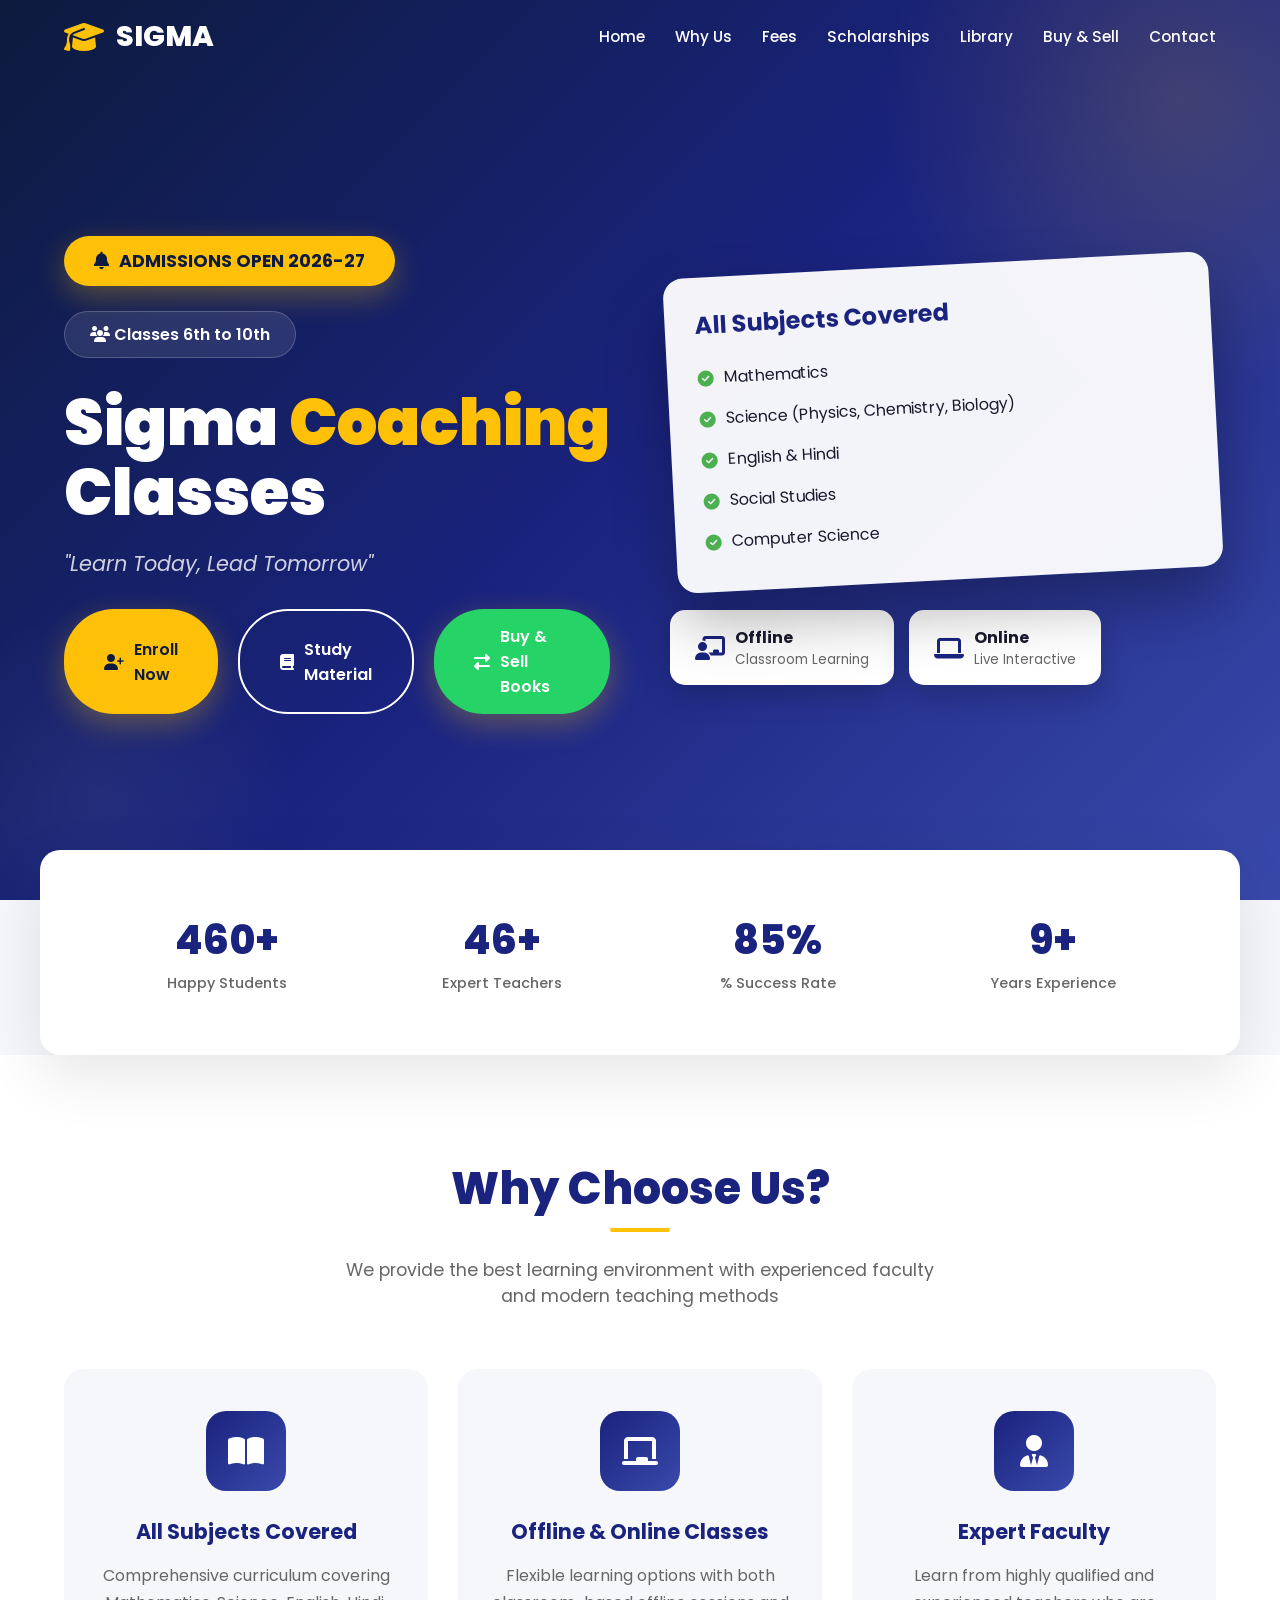
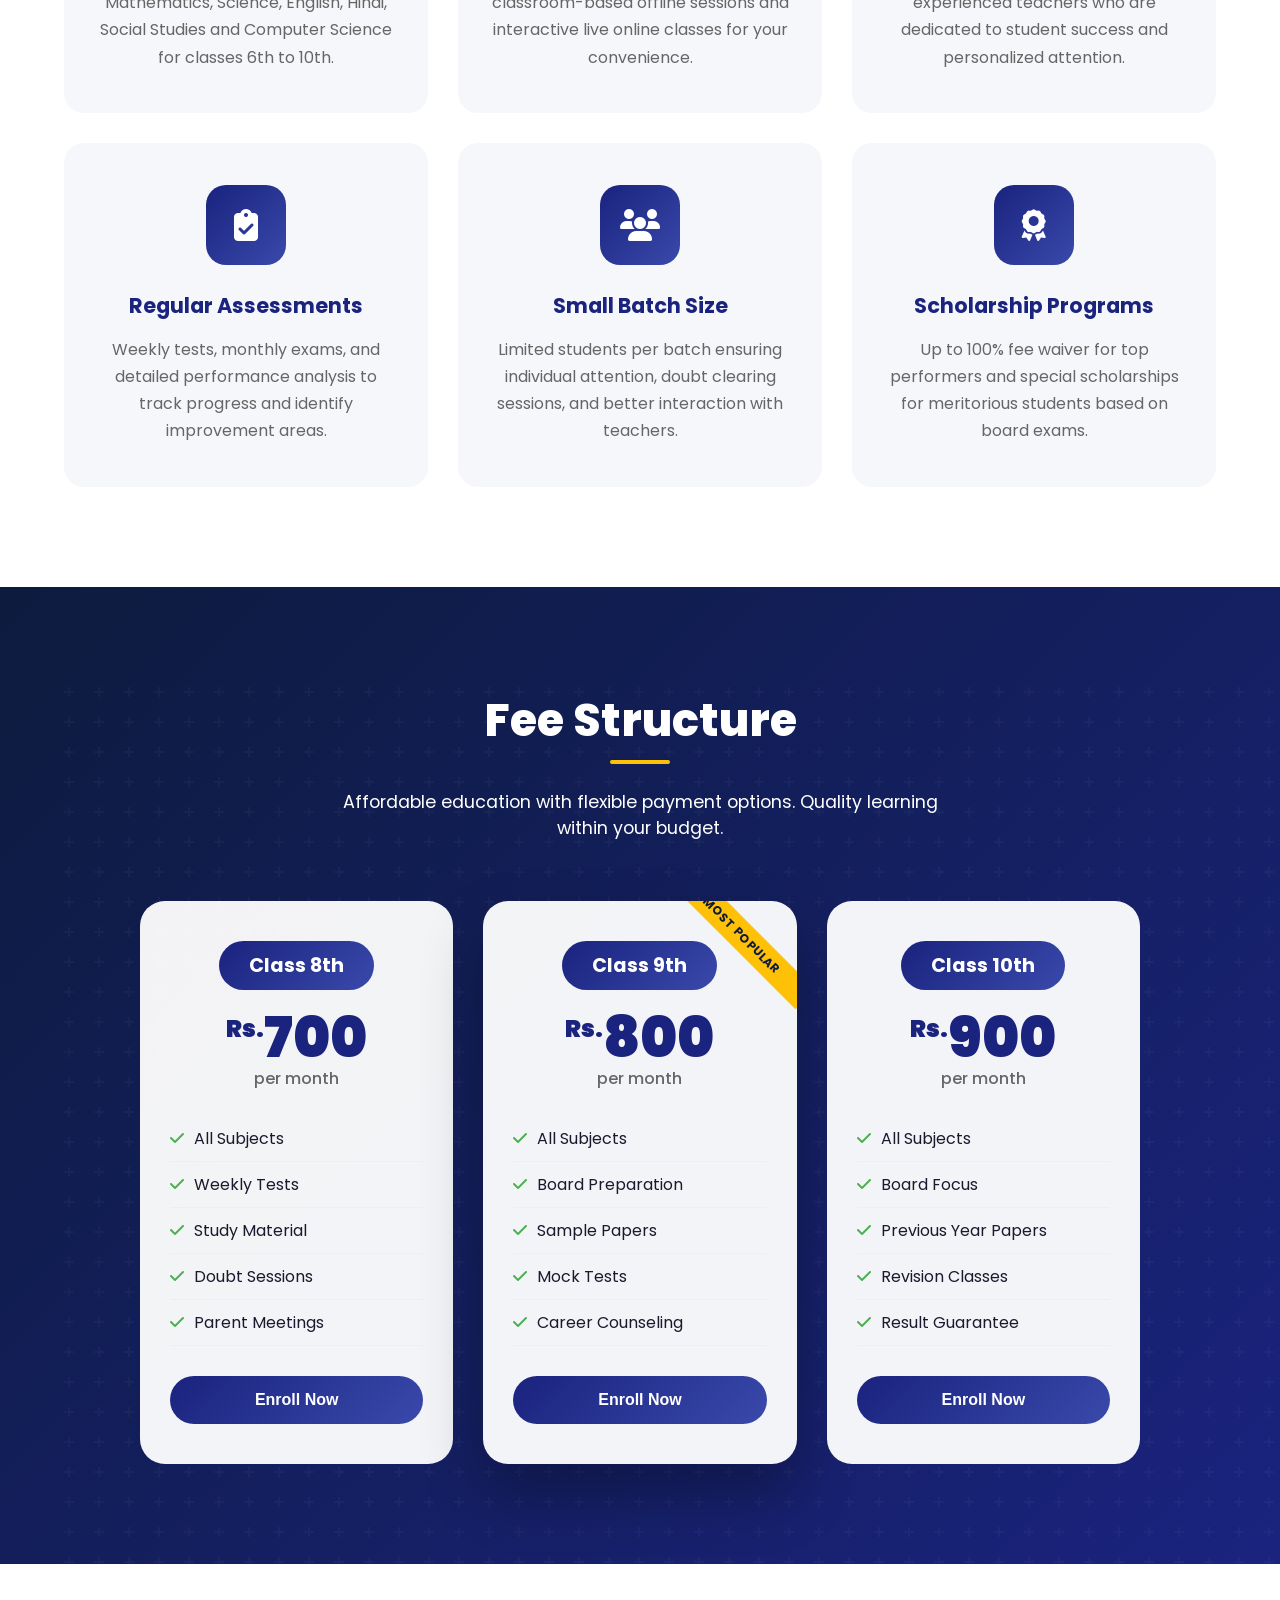
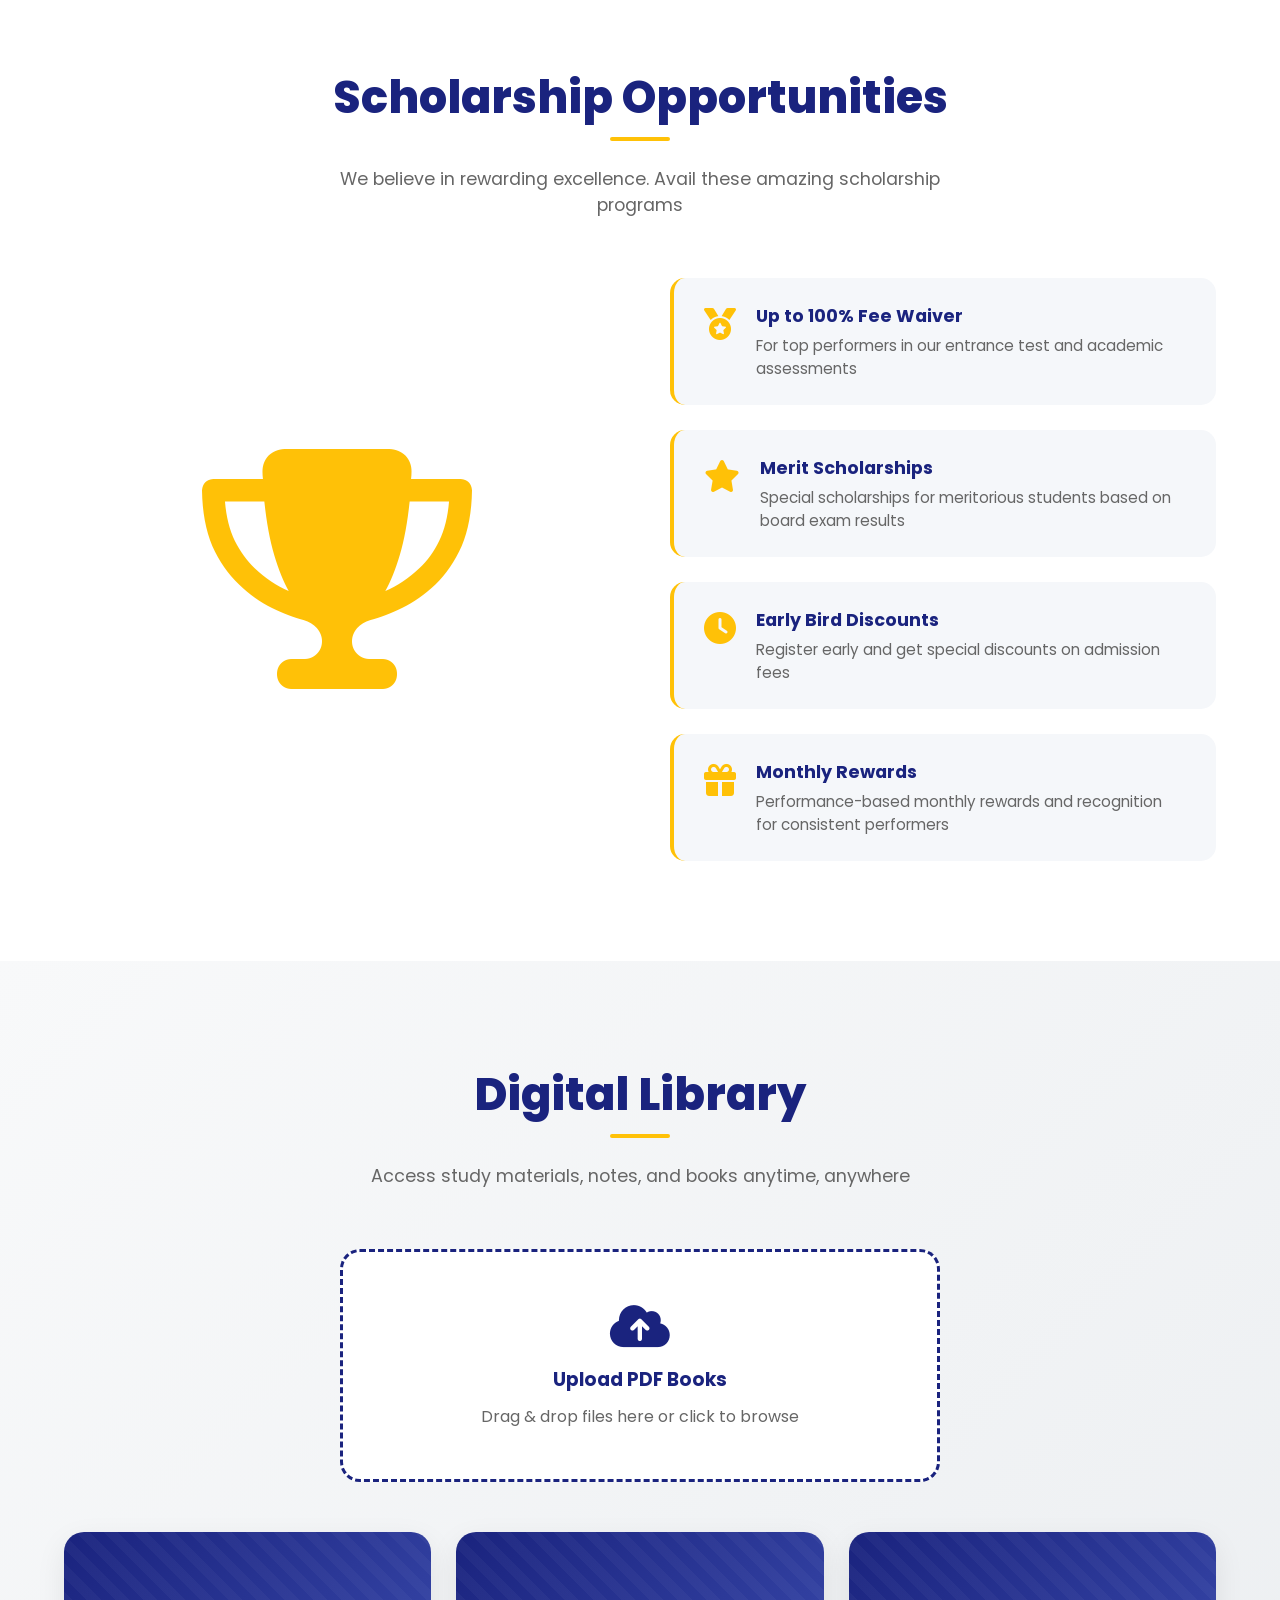
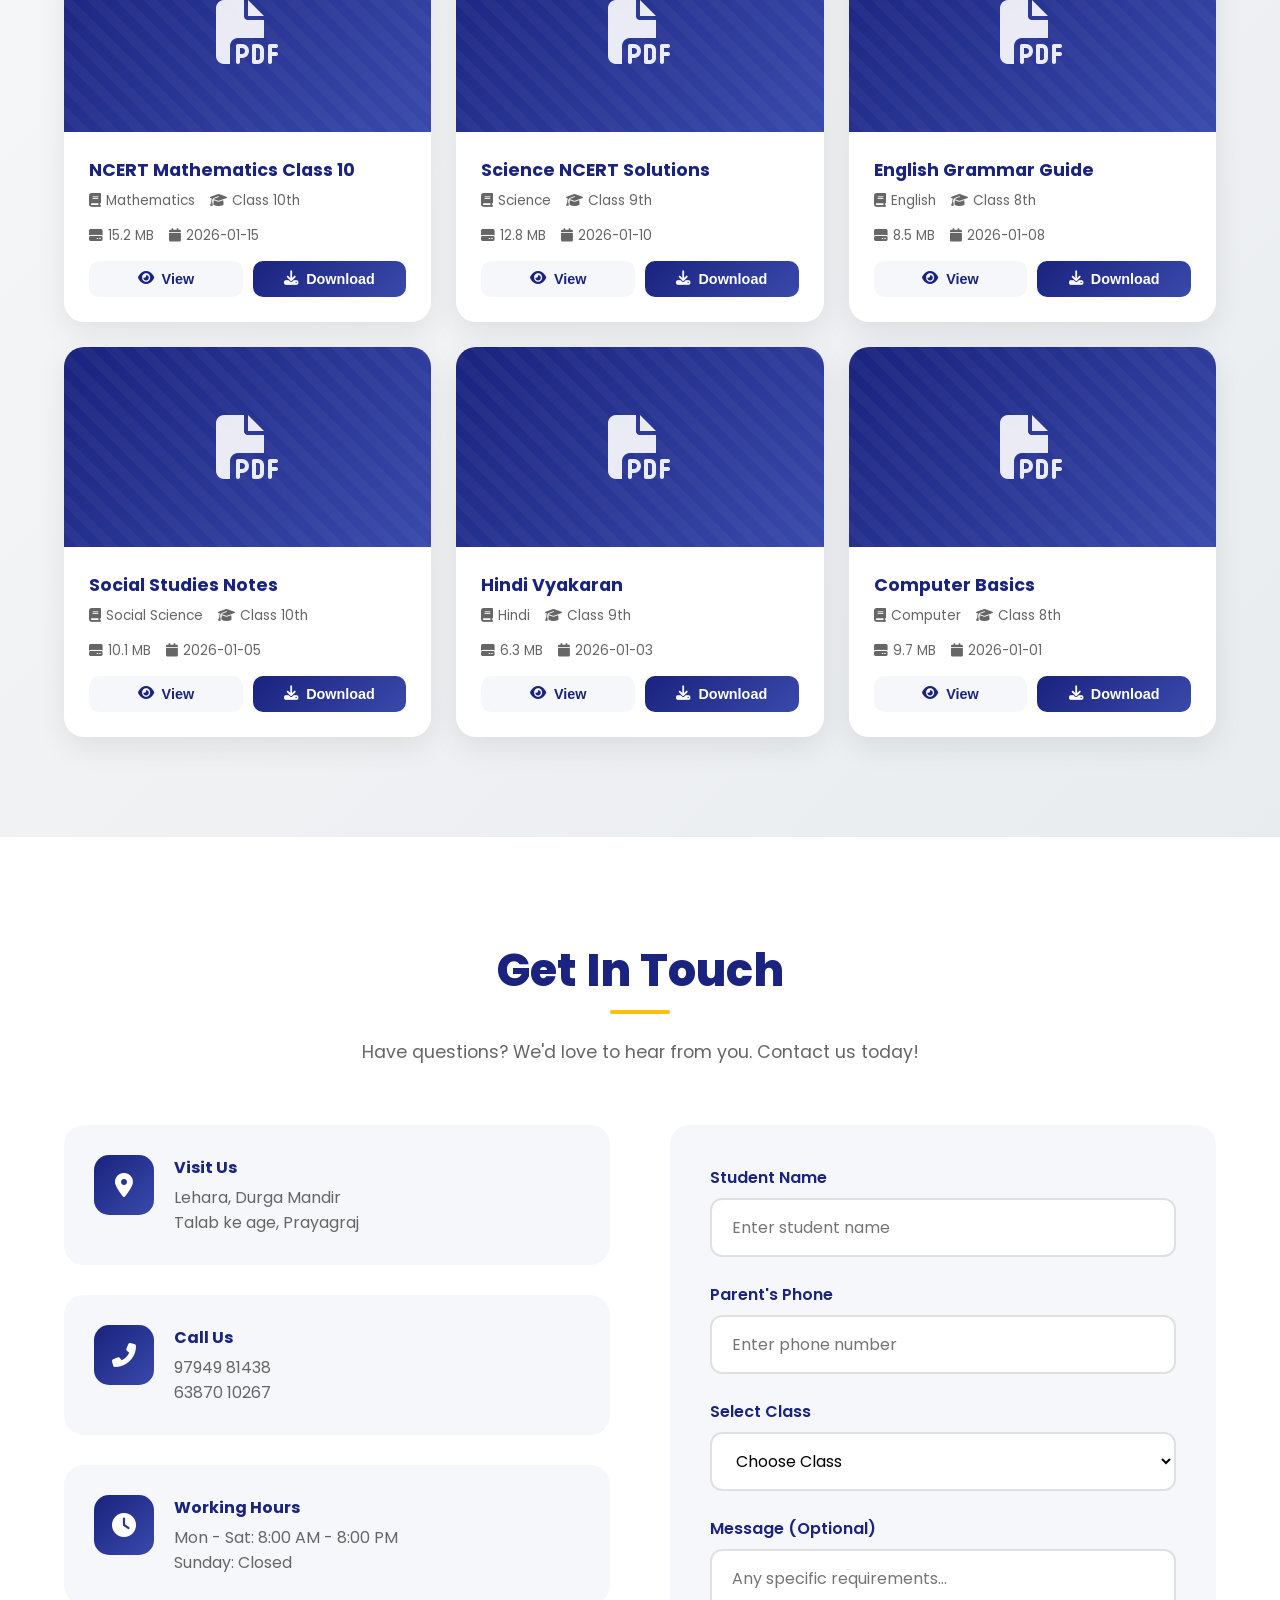
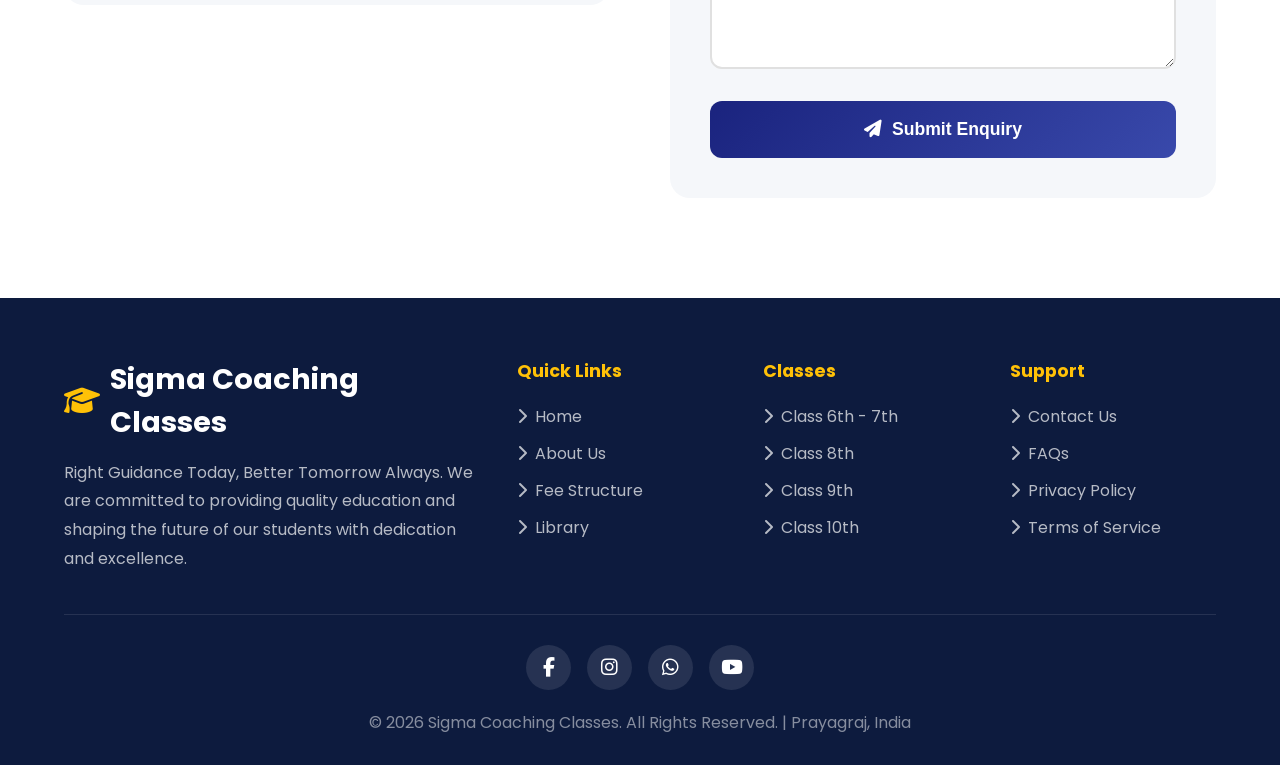
==== commit c27c1559: "Update index.html" ====
--- a/index.html
+++ b/index.html
@@ -190,7 +190,8 @@
             <li><a href="#why-us">Why Us</a></li>
             <li><a href="#fees">Fees</a></li>
             <li><a href="#scholarship">Scholarships</a></li>
-            <li><a href="#library">Library</a></li>
+            <li><a href="library.html">Library</a></li>
+			<li><a href="buy-sell-books.html">Buy & Sell</a></li>
             <li><a href="#contact">Contact</a></li>
         </ul>
         <button class="mobile-menu-btn" onclick="toggleMobileMenu()"><i class="fas fa-bars"></i></button>
@@ -204,13 +205,14 @@
                 <h1>Sigma <span>Coaching</span><br>Classes</h1>
                 <p class="tagline">"Learn Today, Lead Tomorrow"</p>
                 <div class="hero-buttons">
-                    <a href="#contact" class="btn btn-primary"><i class="fas fa-user-plus"></i> Enroll Now</a>
-                    <a href="#library" class="btn btn-outline"><i class="fas fa-book"></i> Study Material</a>
-                </div>
+    <a href="#contact" class="btn btn-primary"><i class="fas fa-user-plus"></i> Enroll Now</a>
+    <a href="library.html" class="btn btn-outline"><i class="fas fa-book"></i> Study Material</a>
+    <a href="buy-sell-books.html" class="btn btn-primary" style="background: #25D366; color: white; border: none;"><i class="fas fa-exchange-alt"></i> Buy & Sell Books</a>
+</div>
             </div>
             <div class="hero-visual">
                 <div class="floating-card">
-                    <h3><i class="fas fa-star" style="color: var(--accent);"></i> All Subjects Covered</h3>
+                    <h3></i> All Subjects Covered</h3>
                     <ul class="feature-list">
                         <li><i class="fas fa-check-circle"></i> Mathematics</li>
                         <li><i class="fas fa-check-circle"></i> Science (Physics, Chemistry, Biology)</li>
@@ -447,5 +449,7 @@
         // Smooth scroll for nav links
         document.querySelectorAll('a[href^="#"]').forEach(anchor => { anchor.addEventListener('click', function(e) { e.preventDefault(); const target = document.querySelector(this.getAttribute('href')); if (target) target.scrollIntoView({ behavior: 'smooth', block: 'start' }); }); });
     </script>
+	<script src="books-data.js"></script>
+    <script src="library.js"></script>
 </body>
-</html>+</html>
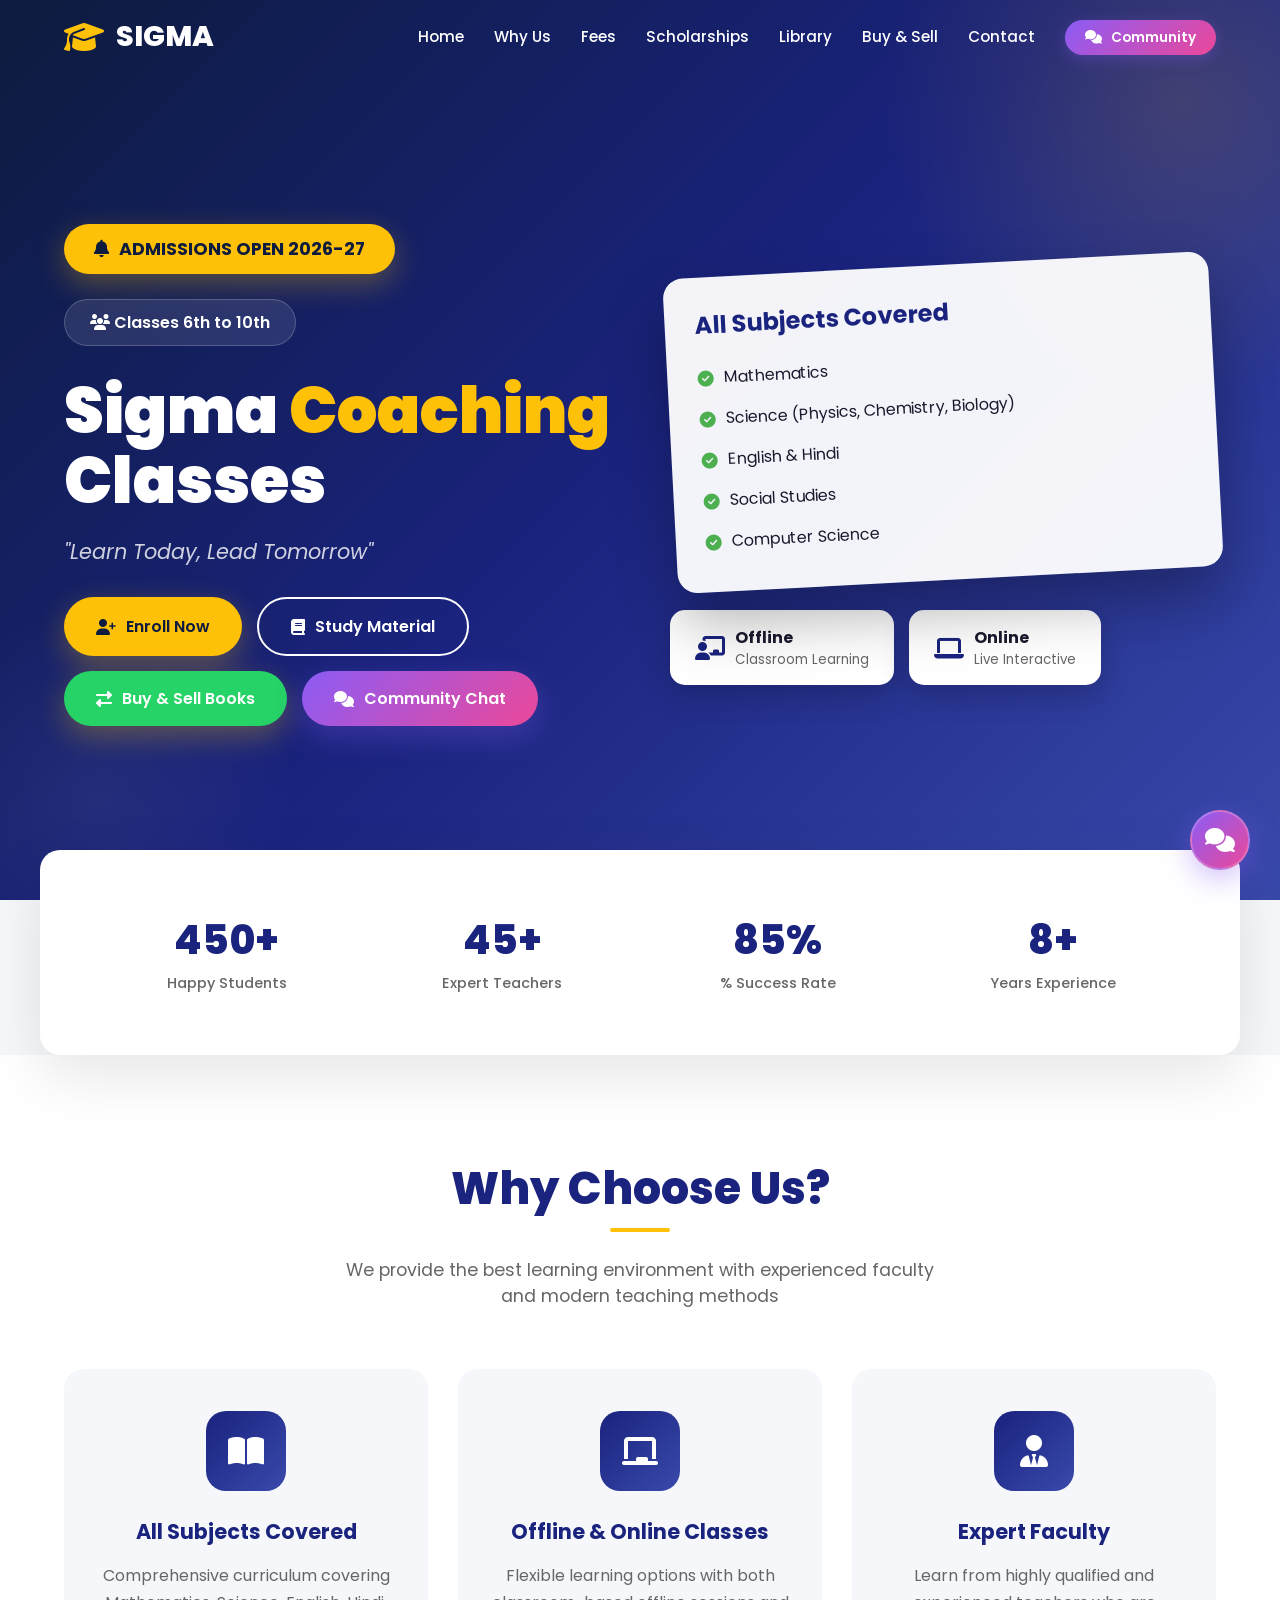
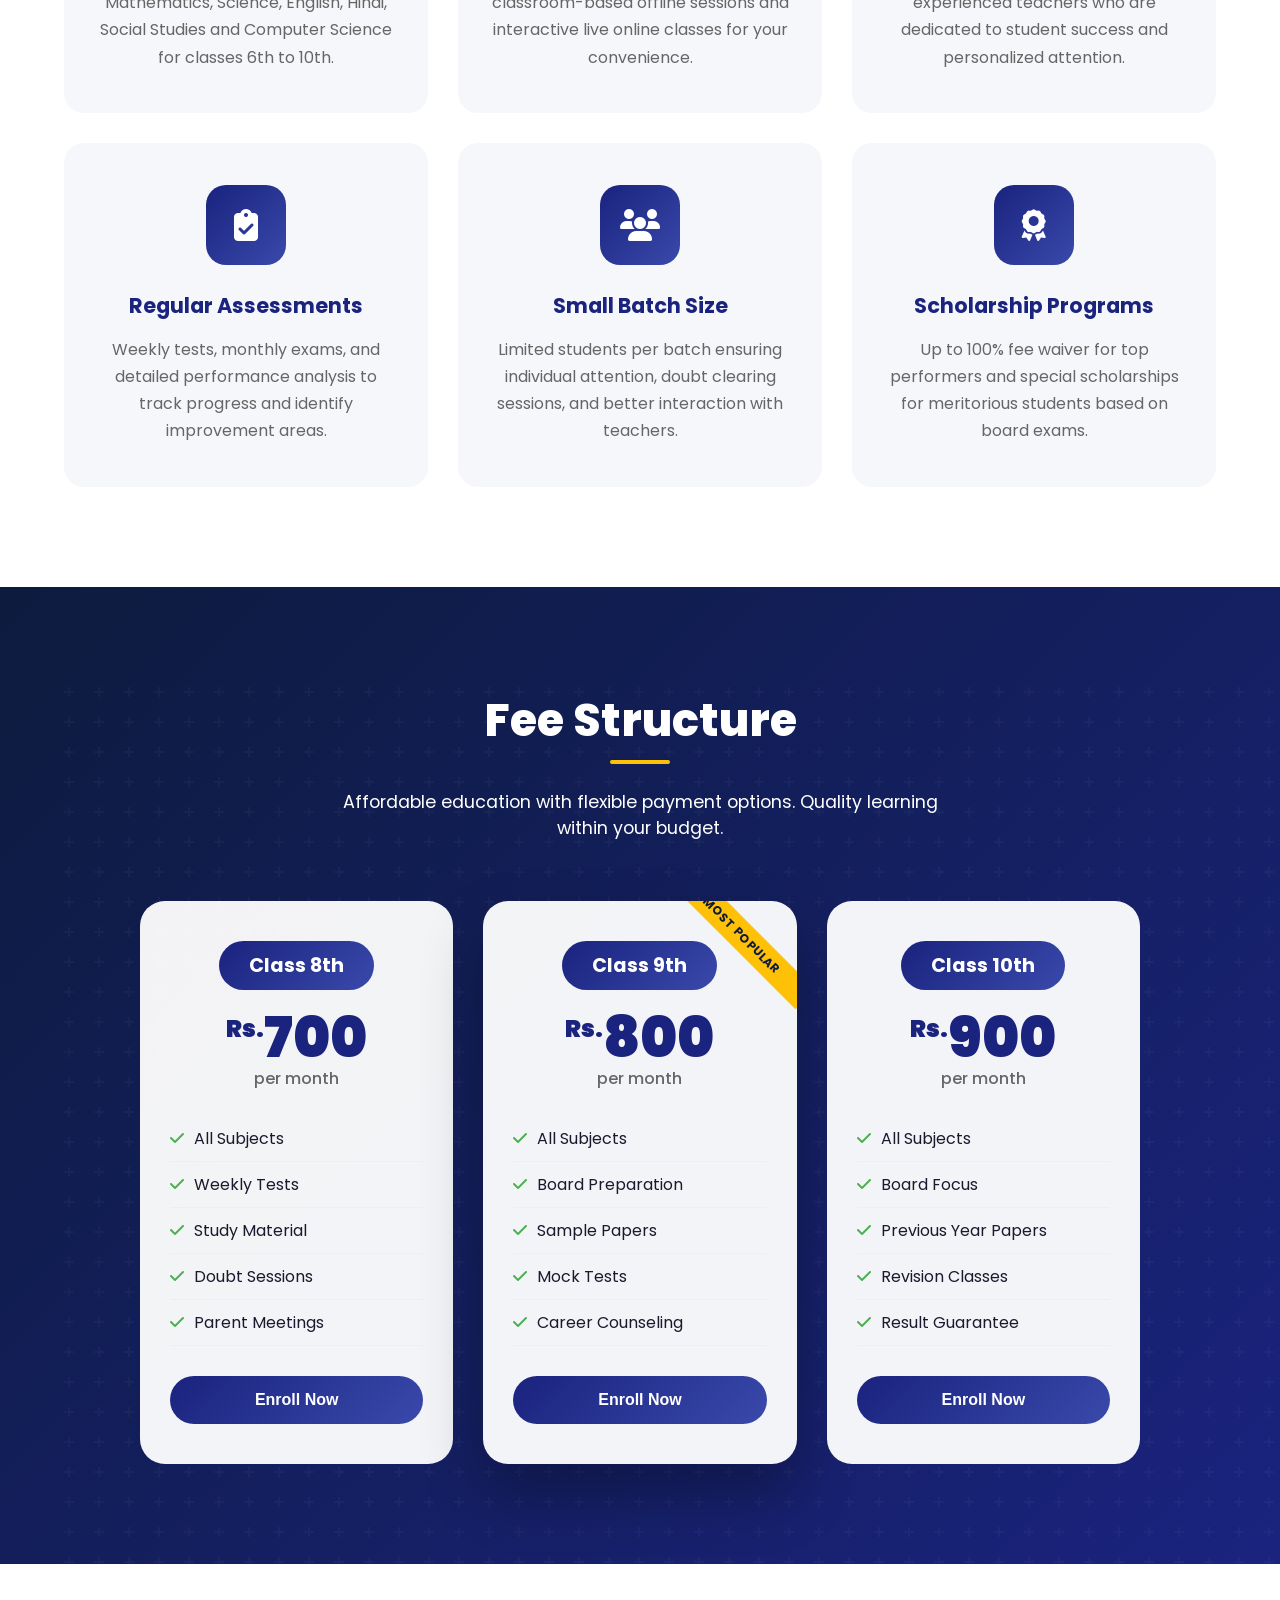
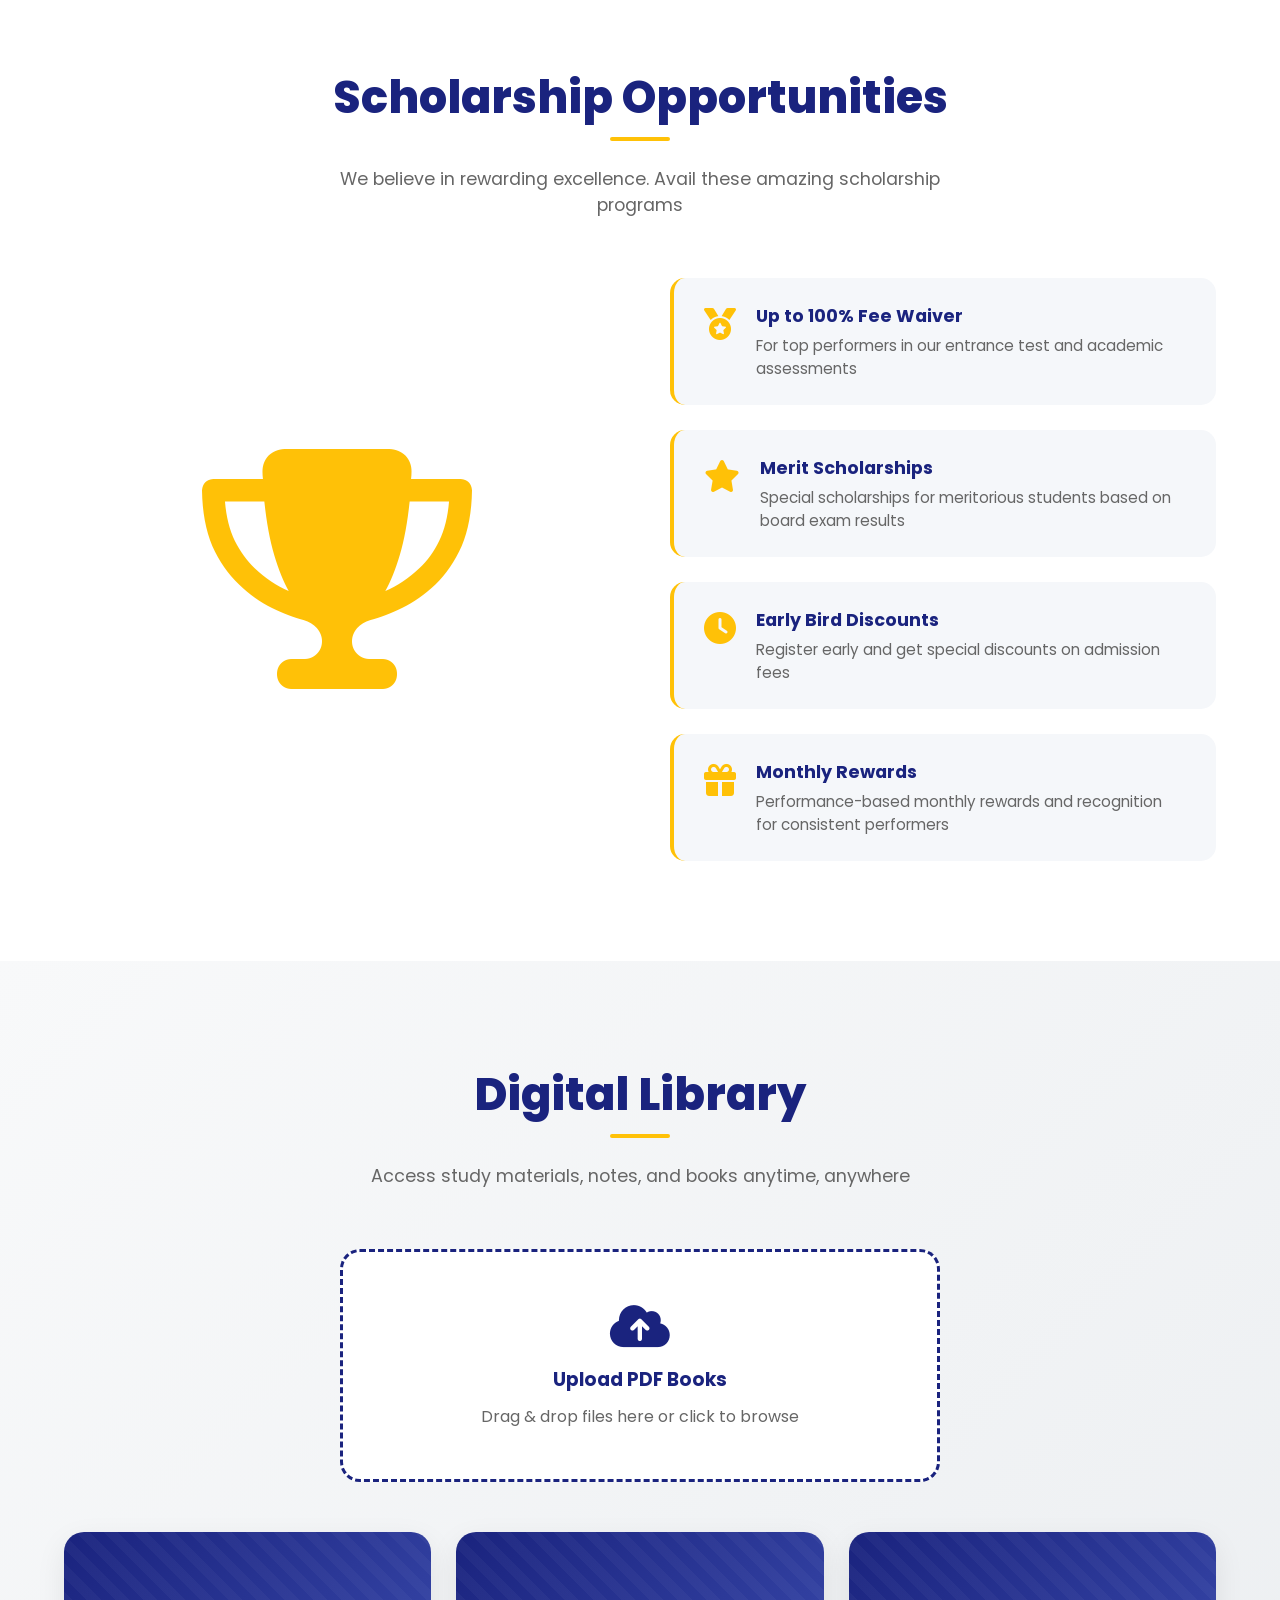
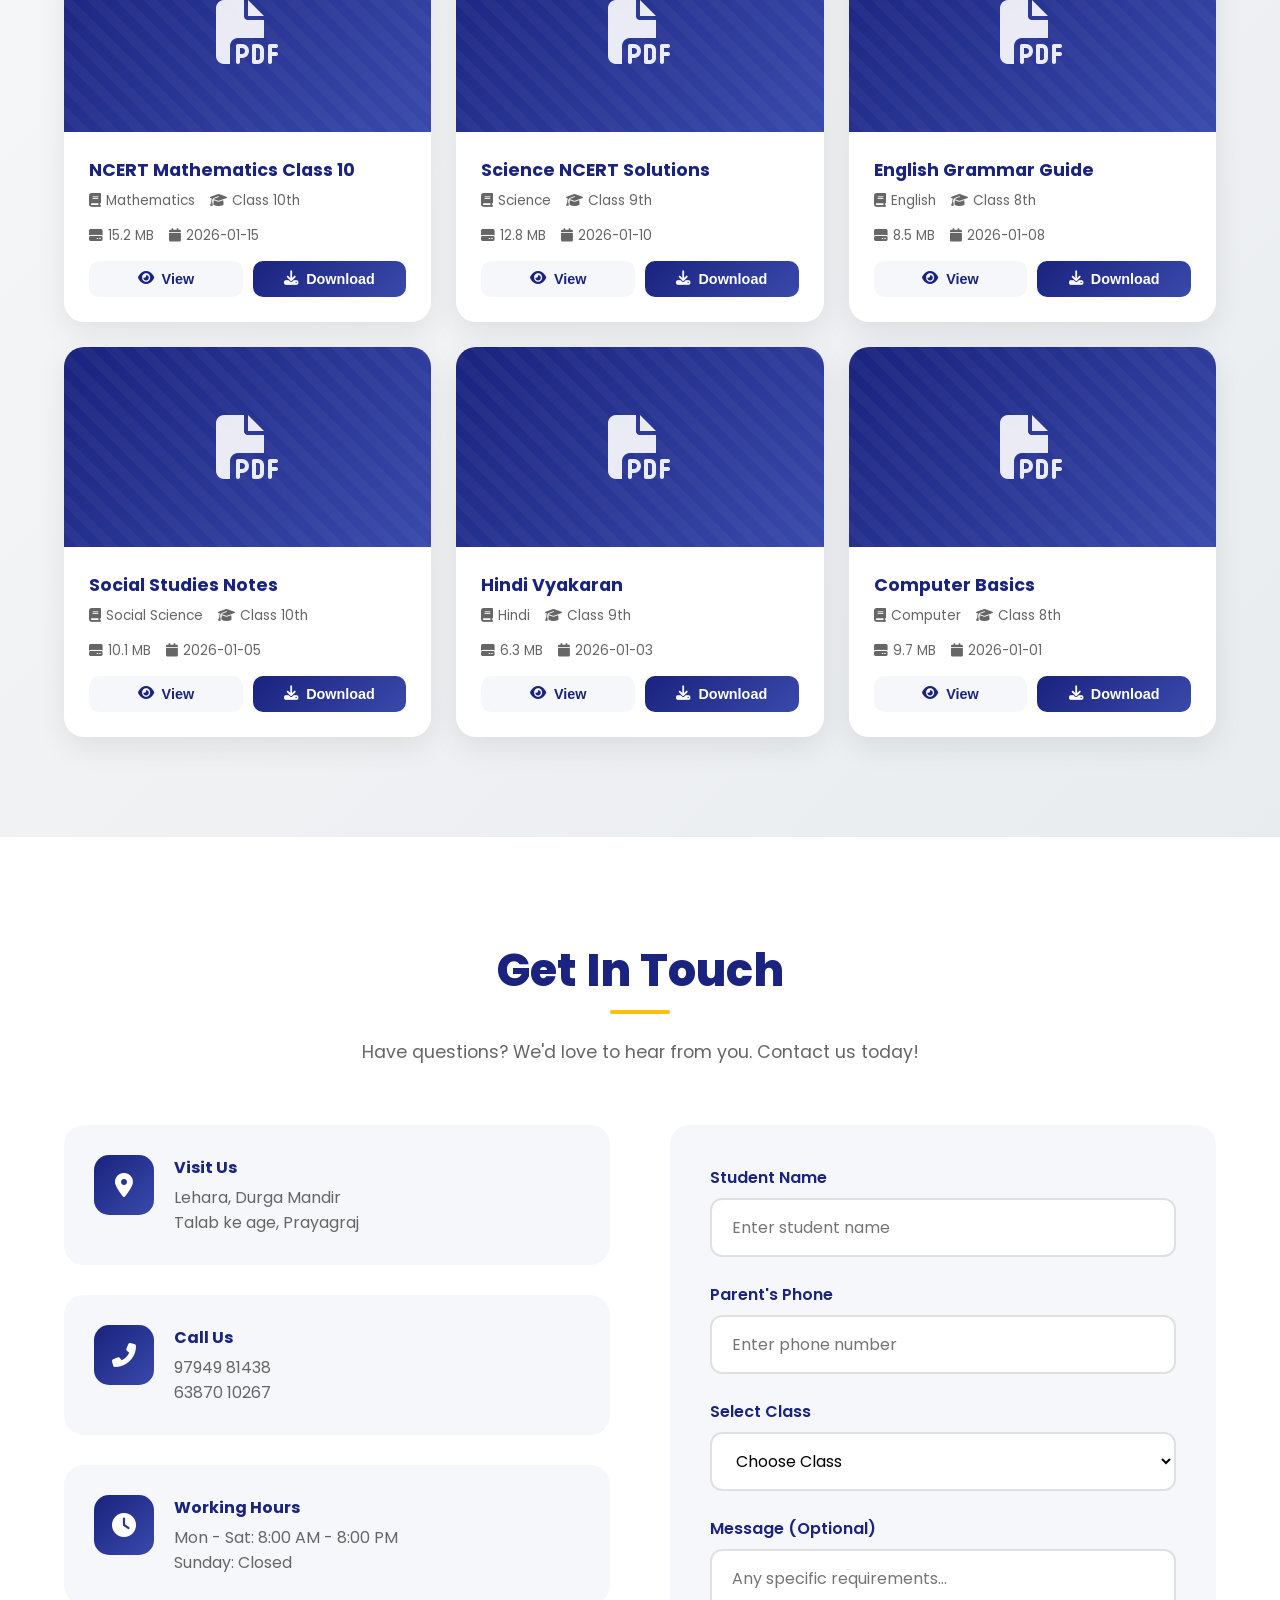
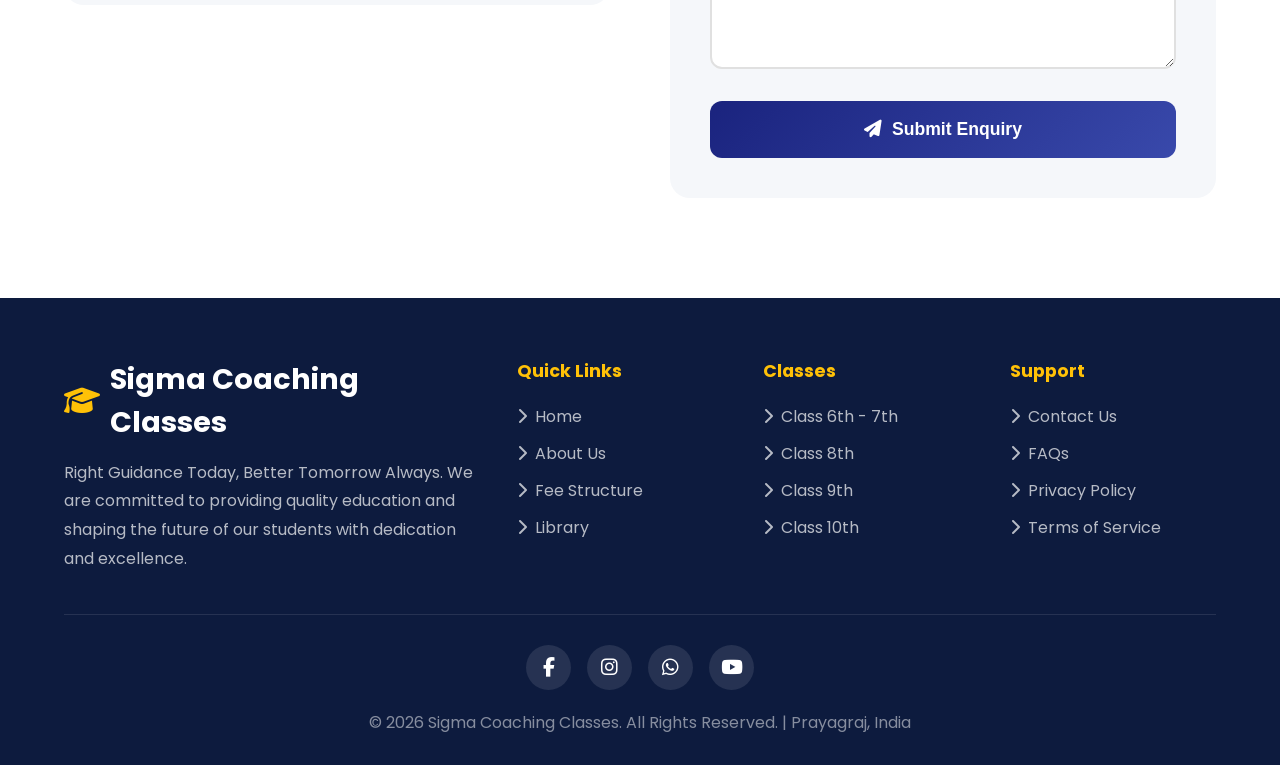
==== commit cdbe9e8f: "Update index.html" ====
--- a/index.html
+++ b/index.html
@@ -7,7 +7,7 @@
     <link href="https://fonts.googleapis.com/css2?family=Poppins:wght@300;400;500;600;700;800;900&display=swap" rel="stylesheet">
     <link rel="stylesheet" href="https://cdnjs.cloudflare.com/ajax/libs/font-awesome/6.4.0/css/all.min.css">
     <style>
-        :root { --primary: #1a237e; --primary-light: #3949ab; --accent: #ffc107; --accent-dark: #ff8f00; --white: #ffffff; --light-bg: #f5f7fa; --dark-bg: #0d1b3e; --text-dark: #1a1a2e; --text-light: #666; --success: #4caf50; }
+        :root { --primary: #1a237e; --primary-light: #3949ab; --accent: #ffc107; --accent-dark: #ff8f00; --white: #ffffff; --light-bg: #f5f7fa; --dark-bg: #0d1b3e; --text-dark: #1a1a2e; --text-light: #666; --success: #4caf50; --chat-color: #8b5cf6; }
         * { margin: 0; padding: 0; box-sizing: border-box; }
         html { scroll-behavior: smooth; }
         body { font-family: 'Poppins', sans-serif; background: var(--light-bg); color: var(--text-dark); overflow-x: hidden; }
@@ -19,11 +19,31 @@
         nav.scrolled { background: rgba(13, 27, 62, 0.95); backdrop-filter: blur(20px); box-shadow: 0 5px 30px rgba(0,0,0,0.3); padding: 10px 5%; }
         .logo { display: flex; align-items: center; gap: 12px; font-size: 1.8rem; font-weight: 800; color: var(--white); text-decoration: none; animation: slideInLeft 0.8s ease; }
         .logo i { color: var(--accent); font-size: 2rem; animation: float 3s ease-in-out infinite; }
-        .nav-links { display: flex; gap: 30px; list-style: none; }
+        .nav-links { display: flex; gap: 30px; list-style: none; align-items: center; }
         .nav-links a { color: var(--white); text-decoration: none; font-weight: 500; font-size: 0.95rem; position: relative; padding: 5px 0; transition: color 0.3s; }
         .nav-links a::after { content: ''; position: absolute; bottom: 0; left: 0; width: 0; height: 2px; background: var(--accent); transition: width 0.3s ease; }
         .nav-links a:hover::after { width: 100%; }
         .nav-links a:hover { color: var(--accent); }
+        
+        /* Community Chat Nav Link */
+        .nav-chat-btn {
+            background: linear-gradient(135deg, #8b5cf6, #ec4899);
+            color: white !important;
+            padding: 8px 20px !important;
+            border-radius: 50px;
+            font-weight: 600 !important;
+            font-size: 0.85rem !important;
+            transition: all 0.3s ease;
+            box-shadow: 0 4px 15px rgba(139, 92, 246, 0.3);
+        }
+        .nav-chat-btn::after { display: none !important; }
+        .nav-chat-btn:hover {
+            transform: translateY(-2px);
+            box-shadow: 0 8px 25px rgba(139, 92, 246, 0.4);
+            color: white !important;
+        }
+        .nav-chat-btn i { margin-right: 6px; }
+
         .mobile-menu-btn { display: none; background: none; border: none; color: var(--white); font-size: 1.5rem; cursor: pointer; }
         .hero { min-height: 100vh; background: linear-gradient(135deg, var(--dark-bg) 0%, var(--primary) 50%, var(--primary-light) 100%); display: flex; align-items: center; justify-content: center; position: relative; overflow: hidden; padding: 100px 5% 50px; }
         .hero::before { content: ''; position: absolute; width: 600px; height: 600px; background: radial-gradient(circle, rgba(255,193,7,0.15) 0%, transparent 70%); border-radius: 50%; top: -200px; right: -200px; animation: pulse 4s ease-in-out infinite; }
@@ -35,12 +55,35 @@
         .hero-badge { display: inline-flex; align-items: center; gap: 10px; background: var(--accent); color: var(--dark-bg); padding: 12px 30px; border-radius: 50px; font-weight: 700; font-size: 1.1rem; margin-bottom: 25px; animation: fadeInUp 1s ease 0.3s both, shake 2s ease-in-out infinite; box-shadow: 0 10px 30px rgba(255,193,7,0.3); }
         .hero-badge i { animation: bellRing 1s ease-in-out infinite; }
         .hero-classes { display: inline-block; background: rgba(255,255,255,0.1); backdrop-filter: blur(10px); padding: 10px 25px; border-radius: 50px; color: var(--white); font-weight: 600; margin-bottom: 30px; animation: fadeInUp 1s ease 0.4s both; border: 1px solid rgba(255,255,255,0.2); }
-        .hero-buttons { display: flex; gap: 20px; animation: fadeInUp 1s ease 0.5s both; }
-        .btn { padding: 15px 40px; border-radius: 50px; font-weight: 600; font-size: 1rem; cursor: pointer; transition: all 0.3s ease; text-decoration: none; display: inline-flex; align-items: center; gap: 10px; border: none; }
+        .hero-buttons { display: flex; gap: 15px; flex-wrap: wrap; animation: fadeInUp 1s ease 0.5s both; }
+        .btn { padding: 15px 32px; border-radius: 50px; font-weight: 600; font-size: 1rem; cursor: pointer; transition: all 0.3s ease; text-decoration: none; display: inline-flex; align-items: center; gap: 10px; border: none; }
         .btn-primary { background: var(--accent); color: var(--dark-bg); box-shadow: 0 10px 30px rgba(255,193,7,0.3); }
         .btn-primary:hover { transform: translateY(-3px); box-shadow: 0 15px 40px rgba(255,193,7,0.4); }
         .btn-outline { background: transparent; color: var(--white); border: 2px solid var(--white); }
         .btn-outline:hover { background: var(--white); color: var(--dark-bg); transform: translateY(-3px); }
+        
+        /* Community Chat Hero Button */
+        .btn-chat {
+            background: linear-gradient(135deg, #8b5cf6, #ec4899);
+            color: white;
+            box-shadow: 0 10px 30px rgba(139, 92, 246, 0.3);
+            position: relative;
+            overflow: hidden;
+        }
+        .btn-chat::before {
+            content: '';
+            position: absolute;
+            top: 0; left: -100%; width: 100%; height: 100%;
+            background: linear-gradient(90deg, transparent, rgba(255,255,255,0.2), transparent);
+            transition: left 0.5s;
+        }
+        .btn-chat:hover::before { left: 100%; }
+        .btn-chat:hover {
+            transform: translateY(-3px);
+            box-shadow: 0 15px 40px rgba(139, 92, 246, 0.4);
+            color: white;
+        }
+
         .hero-visual { position: relative; animation: fadeInRight 1s ease 0.3s both; }
         .hero-visual .floating-card { background: rgba(255,255,255,0.95); border-radius: 20px; padding: 30px; box-shadow: 0 30px 60px rgba(0,0,0,0.3); transform: rotate(-3deg); animation: floatCard 6s ease-in-out infinite; }
         .floating-card h3 { color: var(--primary); font-size: 1.5rem; margin-bottom: 15px; }
@@ -165,6 +208,61 @@
         .toast i { font-size: 1.5rem; color: var(--success); }
         .toast.error { border-left-color: #f44336; }
         .toast.error i { color: #f44336; }
+
+        /* ===== FLOATING CHAT BUTTON ===== */
+        .fab-chat {
+            position: fixed;
+            bottom: 30px;
+            right: 30px;
+            width: 60px;
+            height: 60px;
+            background: linear-gradient(135deg, #8b5cf6, #ec4899);
+            border-radius: 50%;
+            display: flex;
+            align-items: center;
+            justify-content: center;
+            color: white;
+            font-size: 24px;
+            cursor: pointer;
+            z-index: 999;
+            box-shadow: 0 8px 30px rgba(139, 92, 246, 0.4);
+            transition: all 0.3s cubic-bezier(0.16, 1, 0.3, 1);
+            text-decoration: none;
+            border: 2px solid rgba(255,255,255,0.2);
+            animation: fabPulse 2s ease-in-out infinite;
+        }
+        .fab-chat:hover {
+            transform: scale(1.1) rotate(-5deg);
+            box-shadow: 0 12px 40px rgba(139, 92, 246, 0.5);
+            animation: none;
+        }
+        .fab-chat:active { transform: scale(0.95); }
+        .fab-chat .fab-tooltip {
+            position: absolute;
+            right: 70px;
+            background: rgba(15, 23, 42, 0.9);
+            color: white;
+            padding: 8px 16px;
+            border-radius: 8px;
+            font-size: 13px;
+            font-weight: 600;
+            white-space: nowrap;
+            opacity: 0;
+            transform: translateX(10px);
+            transition: all 0.3s ease;
+            pointer-events: none;
+            backdrop-filter: blur(10px);
+            border: 1px solid rgba(255,255,255,0.1);
+        }
+        .fab-chat:hover .fab-tooltip {
+            opacity: 1;
+            transform: translateX(0);
+        }
+        @keyframes fabPulse {
+            0%, 100% { box-shadow: 0 8px 30px rgba(139, 92, 246, 0.4); }
+            50% { box-shadow: 0 8px 30px rgba(139, 92, 246, 0.6), 0 0 0 8px rgba(139, 92, 246, 0.1); }
+        }
+
         @keyframes fadeInUp { from { opacity: 0; transform: translateY(30px); } to { opacity: 1; transform: translateY(0); } }
         @keyframes fadeInRight { from { opacity: 0; transform: translateX(50px); } to { opacity: 1; transform: translateX(0); } }
         @keyframes slideInLeft { from { opacity: 0; transform: translateX(-50px); } to { opacity: 1; transform: translateX(0); } }
@@ -177,12 +275,40 @@
         @keyframes slideDiagonal { 0% { transform: translate(0, 0); } 100% { transform: translate(-50px, -50px); } }
         .reveal { opacity: 0; transform: translateY(50px); transition: all 0.8s ease; }
         .reveal.active { opacity: 1; transform: translateY(0); }
-        @media (max-width: 992px) { .hero-content { grid-template-columns: 1fr; text-align: center; } .hero-text h1 { font-size: 2.8rem; } .hero-buttons { justify-content: center; } .mode-badges { justify-content: center; } .stats-bar { grid-template-columns: repeat(2, 1fr); } .scholarship-content { grid-template-columns: 1fr; } .contact-grid { grid-template-columns: 1fr; } .footer-content { grid-template-columns: 1fr 1fr; } }
-        @media (max-width: 768px) { .nav-links { display: none; } .mobile-menu-btn { display: block; } .hero-text h1 { font-size: 2.2rem; } .stats-bar { grid-template-columns: 1fr; margin: -30px 20px 0; } .fee-card.featured { transform: scale(1); } .footer-content { grid-template-columns: 1fr; } section { padding: 60px 5%; } }
+        @media (max-width: 992px) { 
+            .hero-content { grid-template-columns: 1fr; text-align: center; } 
+            .hero-text h1 { font-size: 2.8rem; } 
+            .hero-buttons { justify-content: center; } 
+            .mode-badges { justify-content: center; } 
+            .stats-bar { grid-template-columns: repeat(2, 1fr); } 
+            .scholarship-content { grid-template-columns: 1fr; } 
+            .contact-grid { grid-template-columns: 1fr; } 
+            .footer-content { grid-template-columns: 1fr 1fr; } 
+        }
+        @media (max-width: 768px) { 
+            .nav-links { display: none; } 
+            .mobile-menu-btn { display: block; } 
+            .hero-text h1 { font-size: 2.2rem; } 
+            .stats-bar { grid-template-columns: 1fr; margin: -30px 20px 0; } 
+            .fee-card.featured { transform: scale(1); } 
+            .footer-content { grid-template-columns: 1fr; } 
+            section { padding: 60px 5%; } 
+            .fab-chat { width: 54px; height: 54px; font-size: 20px; bottom: 20px; right: 20px; }
+            .fab-chat .fab-tooltip { display: none; }
+            .hero-buttons { gap: 10px; }
+            .btn { padding: 12px 24px; font-size: 0.9rem; }
+        }
     </style>
 </head>
 <body>
     <canvas id="particles-canvas"></canvas>
+
+    <!-- Floating Community Chat Button -->
+    <a href="https://sigmaclassez.github.io/mavischat/" target="_blank" class="fab-chat" aria-label="Community Chat">
+        <i class="fas fa-comments"></i>
+        <span class="fab-tooltip">Community Chat</span>
+    </a>
+
     <nav id="navbar">
         <a href="#" class="logo"><i class="fas fa-graduation-cap"></i>SIGMA</a>
         <ul class="nav-links">
@@ -191,8 +317,9 @@
             <li><a href="#fees">Fees</a></li>
             <li><a href="#scholarship">Scholarships</a></li>
             <li><a href="library.html">Library</a></li>
-			<li><a href="buy-sell-books.html">Buy & Sell</a></li>
+            <li><a href="buy-sell-books.html">Buy & Sell</a></li>
             <li><a href="#contact">Contact</a></li>
+            <li><a href="https://sigmaclassez.github.io/mavischat/" target="_blank" class="nav-chat-btn"><i class="fas fa-comments"></i> Community</a></li>
         </ul>
         <button class="mobile-menu-btn" onclick="toggleMobileMenu()"><i class="fas fa-bars"></i></button>
     </nav>
@@ -205,10 +332,11 @@
                 <h1>Sigma <span>Coaching</span><br>Classes</h1>
                 <p class="tagline">"Learn Today, Lead Tomorrow"</p>
                 <div class="hero-buttons">
-    <a href="#contact" class="btn btn-primary"><i class="fas fa-user-plus"></i> Enroll Now</a>
-    <a href="library.html" class="btn btn-outline"><i class="fas fa-book"></i> Study Material</a>
-    <a href="buy-sell-books.html" class="btn btn-primary" style="background: #25D366; color: white; border: none;"><i class="fas fa-exchange-alt"></i> Buy & Sell Books</a>
-</div>
+                    <a href="#contact" class="btn btn-primary"><i class="fas fa-user-plus"></i> Enroll Now</a>
+                    <a href="library.html" class="btn btn-outline"><i class="fas fa-book"></i> Study Material</a>
+                    <a href="buy-sell-books.html" class="btn btn-primary" style="background: #25D366; color: white; border: none;"><i class="fas fa-exchange-alt"></i> Buy & Sell Books</a>
+                    <a href="https://sigmaclassez.github.io/mavischat/" target="_blank" class="btn btn-chat"><i class="fas fa-comments"></i> Community Chat</a>
+                </div>
             </div>
             <div class="hero-visual">
                 <div class="floating-card">
@@ -449,7 +577,7 @@
         // Smooth scroll for nav links
         document.querySelectorAll('a[href^="#"]').forEach(anchor => { anchor.addEventListener('click', function(e) { e.preventDefault(); const target = document.querySelector(this.getAttribute('href')); if (target) target.scrollIntoView({ behavior: 'smooth', block: 'start' }); }); });
     </script>
-	<script src="books-data.js"></script>
+    <script src="books-data.js"></script>
     <script src="library.js"></script>
 </body>
 </html>
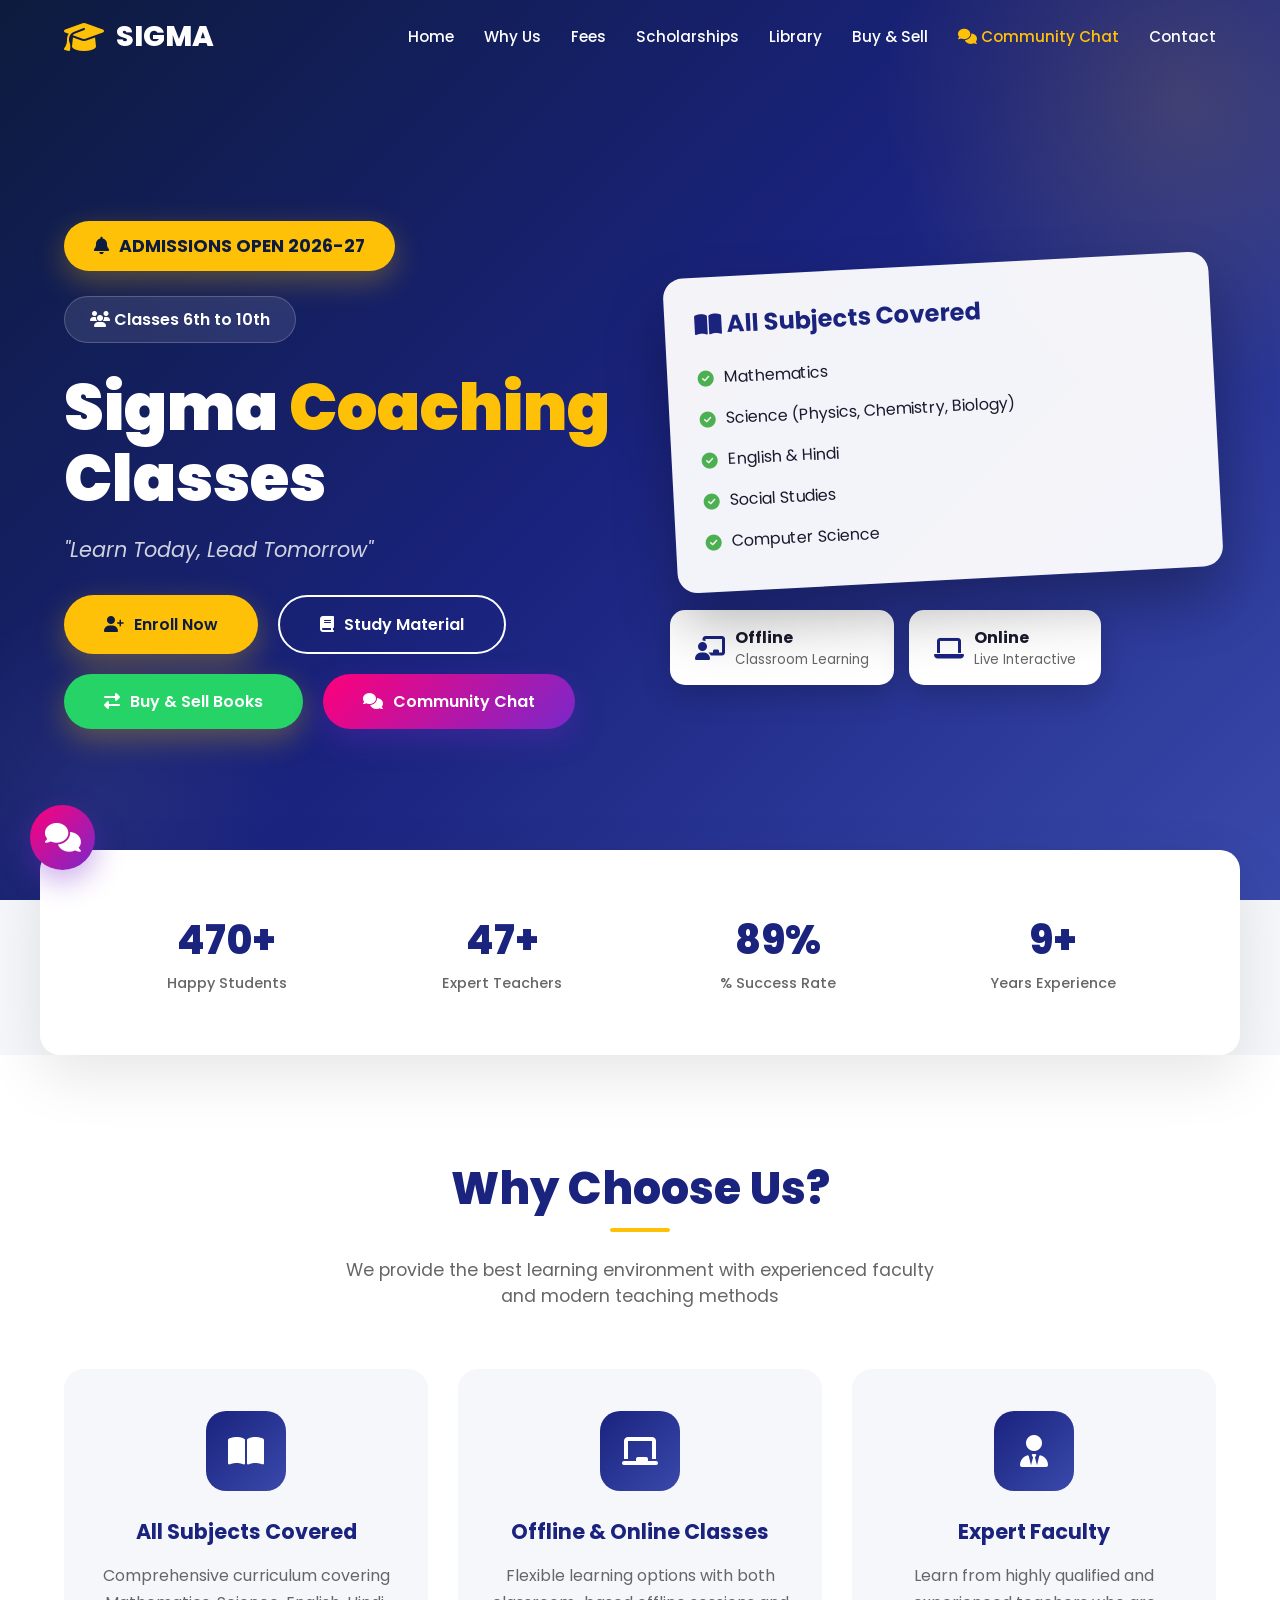
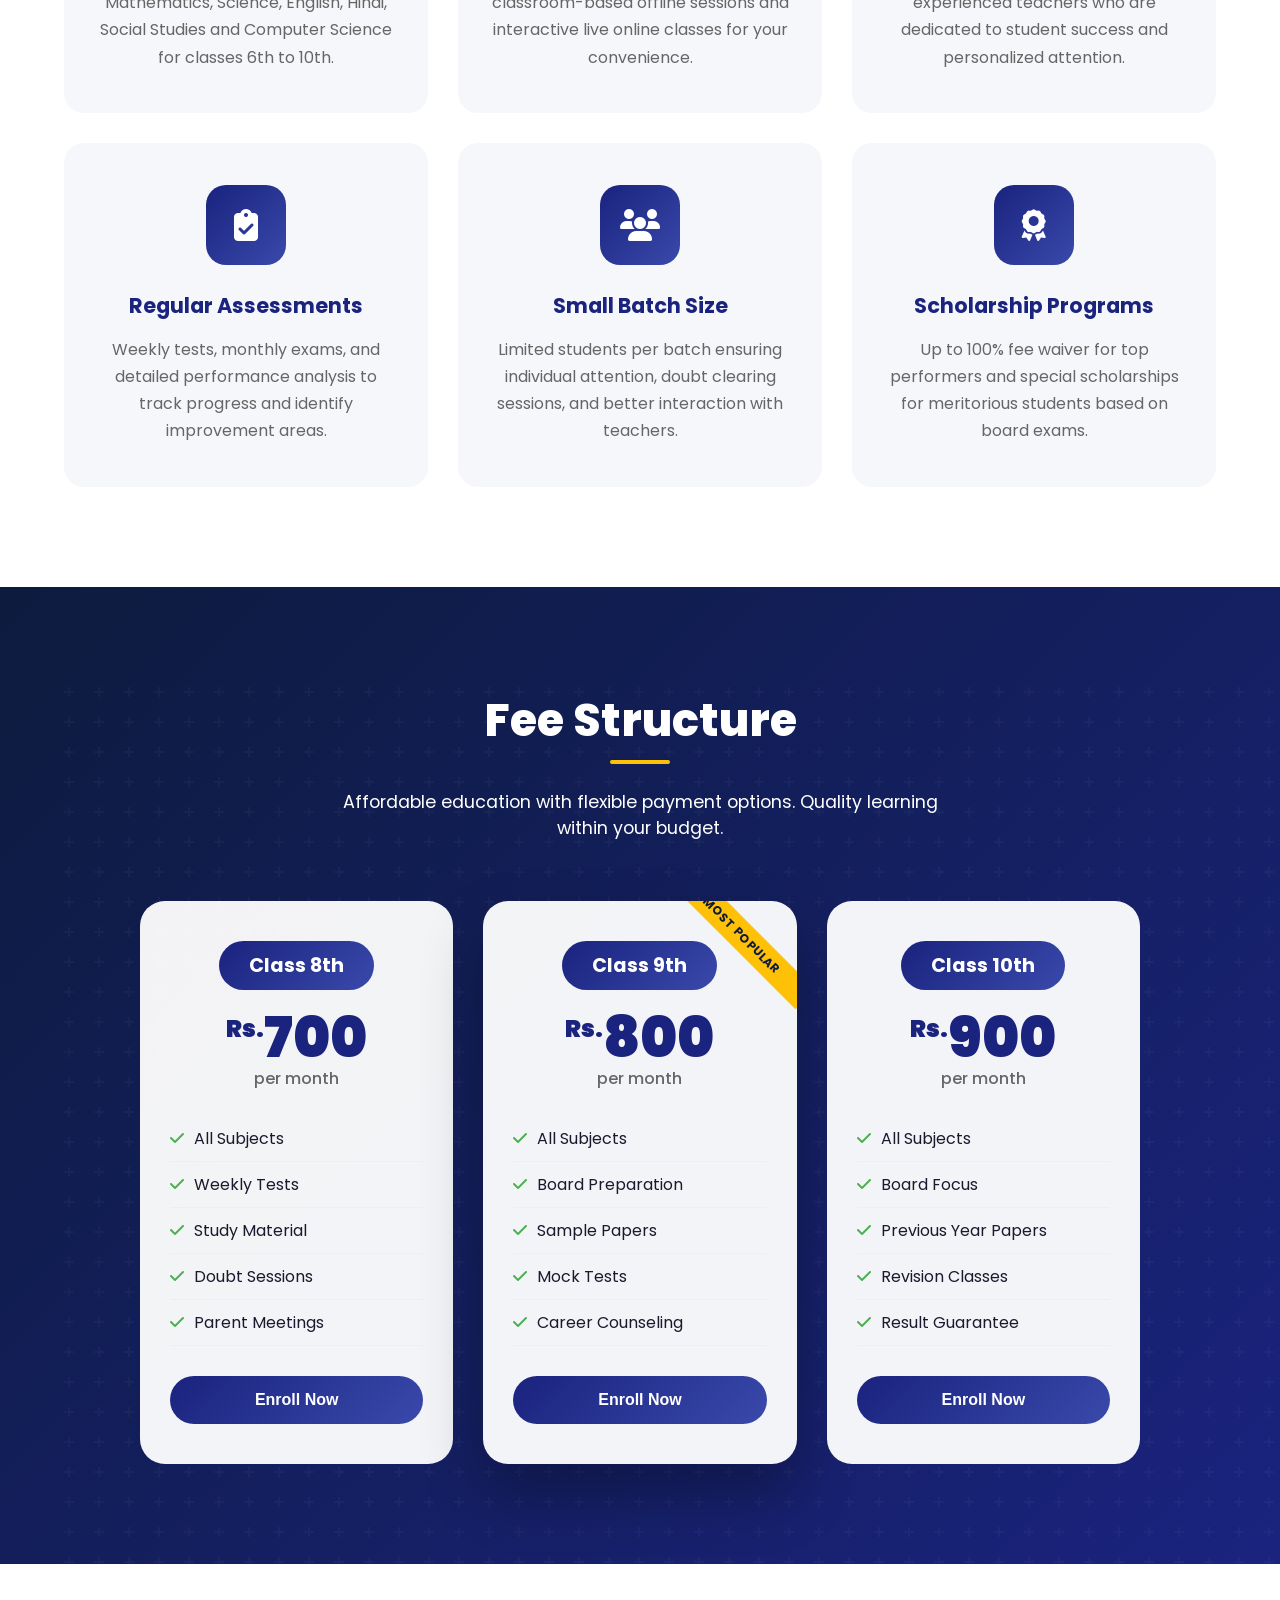
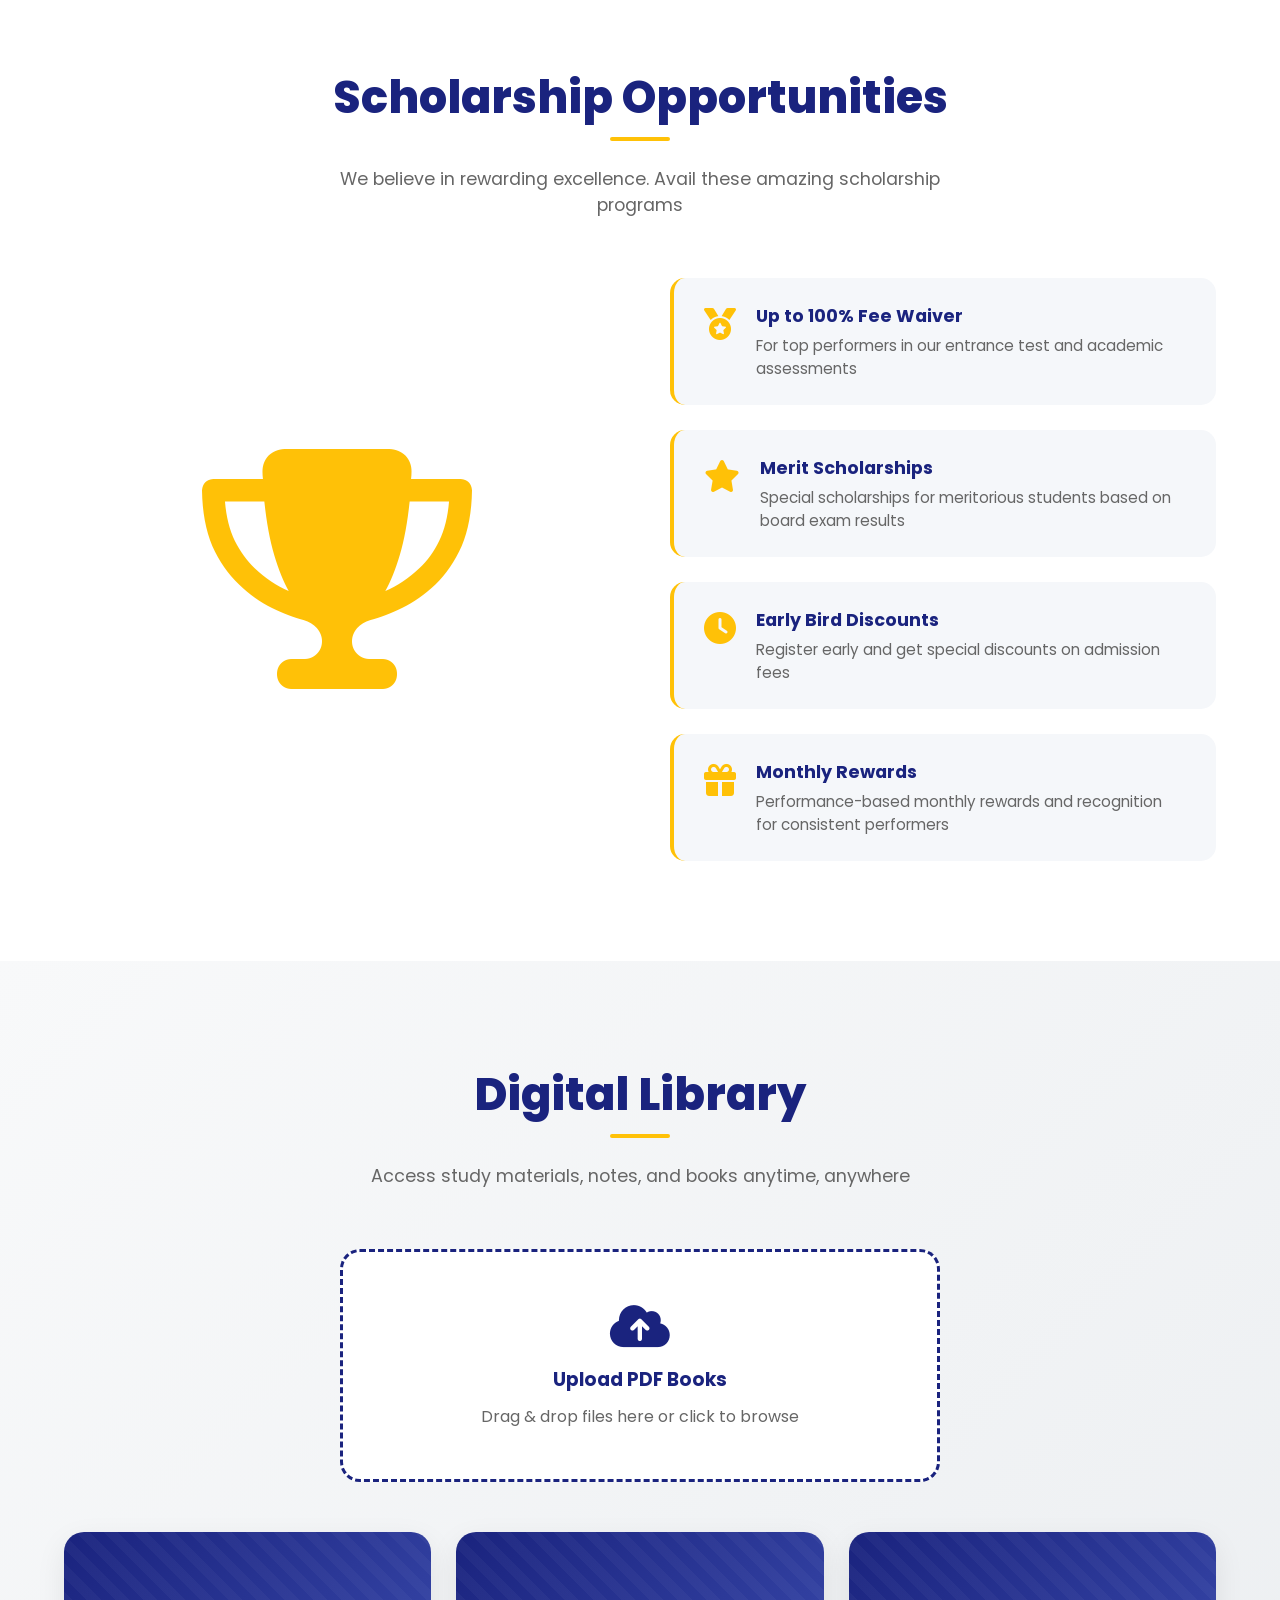
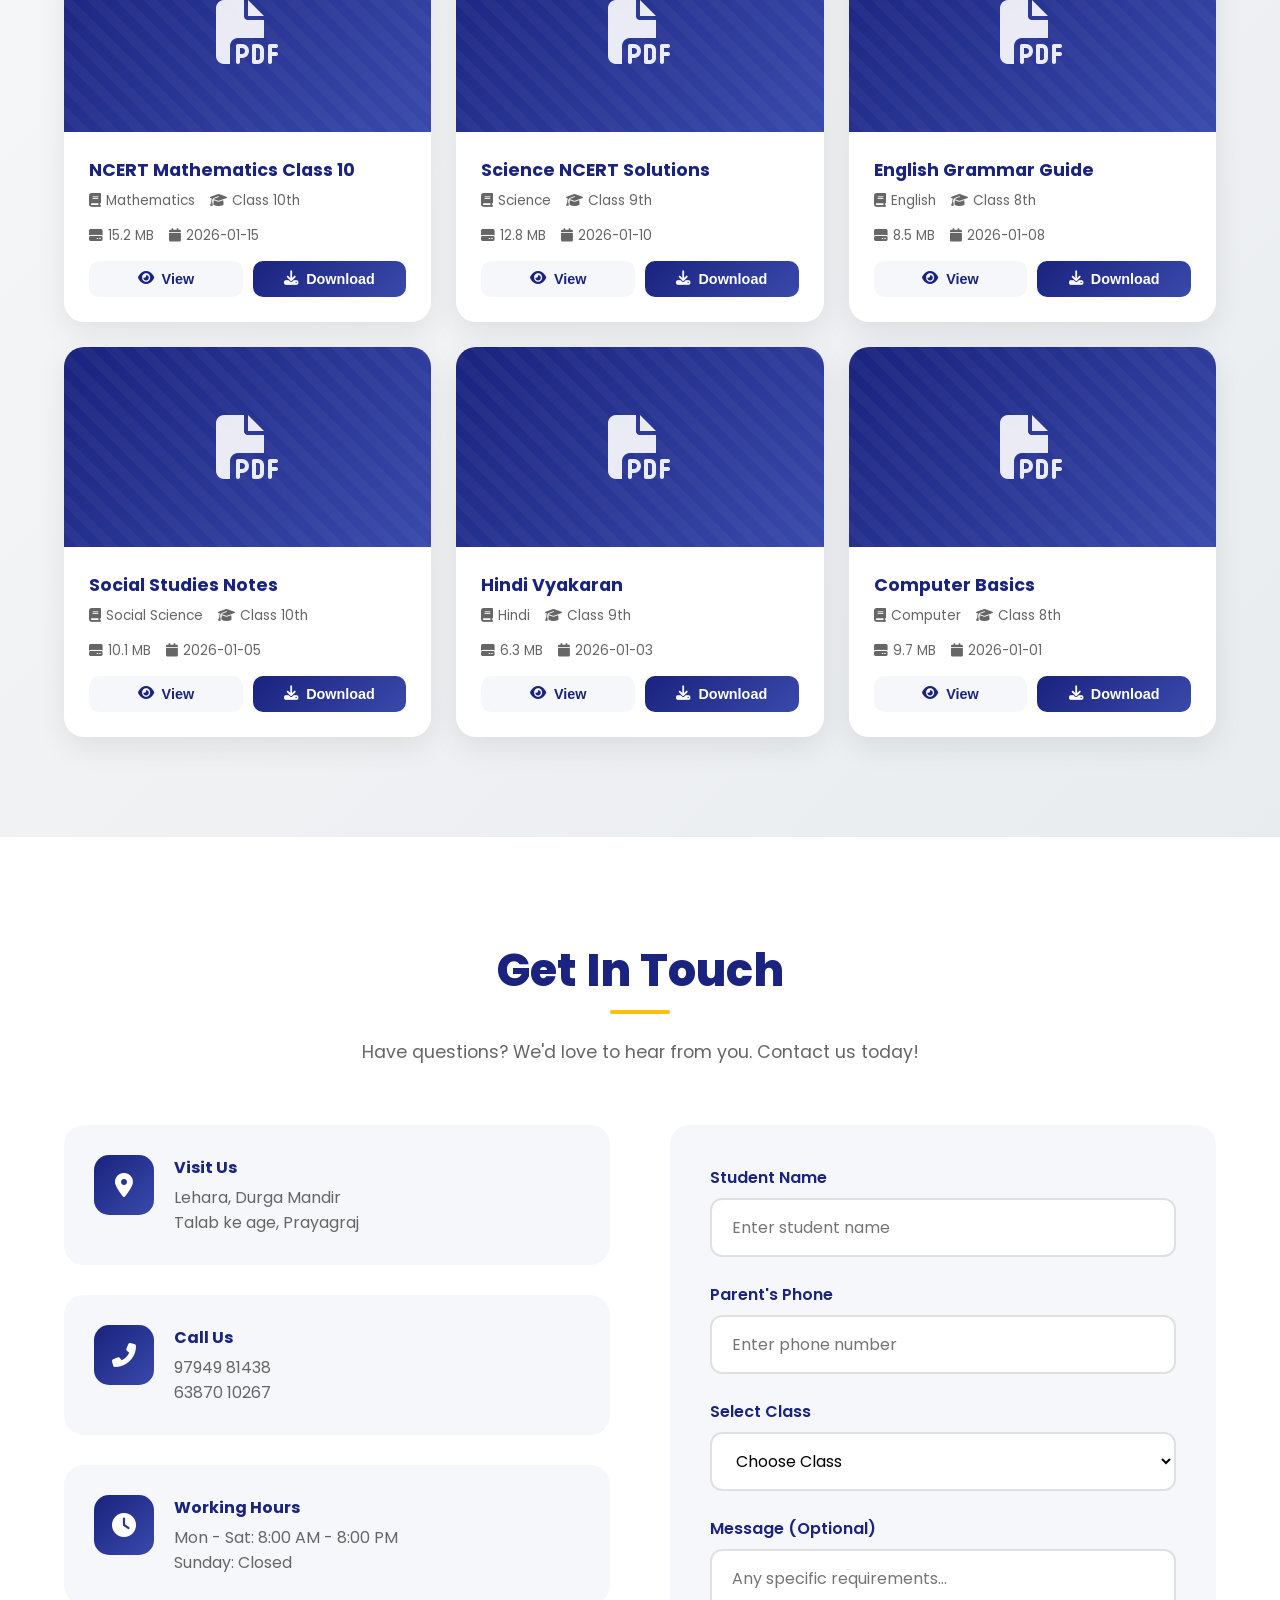
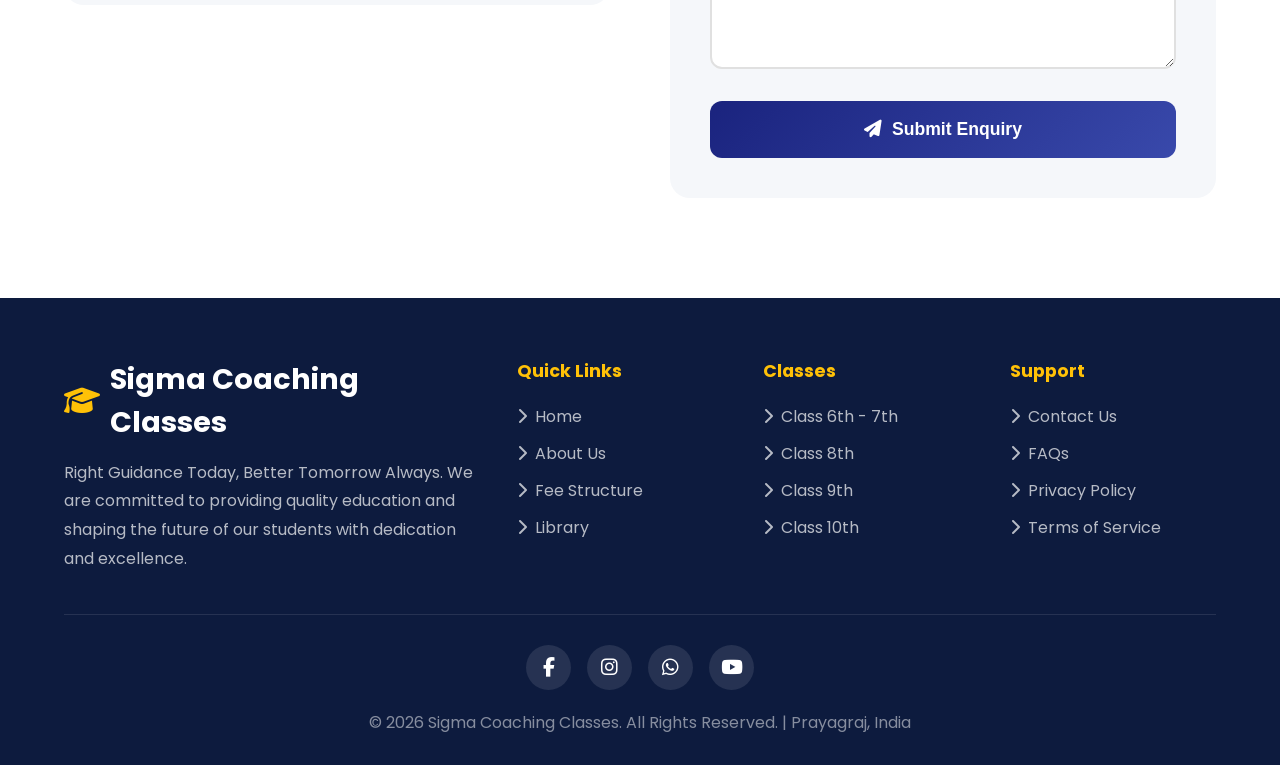
==== commit bd8d0f60: "Update index.html" ====
--- a/index.html
+++ b/index.html
@@ -7,7 +7,7 @@
     <link href="https://fonts.googleapis.com/css2?family=Poppins:wght@300;400;500;600;700;800;900&display=swap" rel="stylesheet">
     <link rel="stylesheet" href="https://cdnjs.cloudflare.com/ajax/libs/font-awesome/6.4.0/css/all.min.css">
     <style>
-        :root { --primary: #1a237e; --primary-light: #3949ab; --accent: #ffc107; --accent-dark: #ff8f00; --white: #ffffff; --light-bg: #f5f7fa; --dark-bg: #0d1b3e; --text-dark: #1a1a2e; --text-light: #666; --success: #4caf50; --chat-color: #8b5cf6; }
+        :root { --primary: #1a237e; --primary-light: #3949ab; --accent: #ffc107; --accent-dark: #ff8f00; --white: #ffffff; --light-bg: #f5f7fa; --dark-bg: #0d1b3e; --text-dark: #1a1a2e; --text-light: #666; --success: #4caf50; }
         * { margin: 0; padding: 0; box-sizing: border-box; }
         html { scroll-behavior: smooth; }
         body { font-family: 'Poppins', sans-serif; background: var(--light-bg); color: var(--text-dark); overflow-x: hidden; }
@@ -19,31 +19,11 @@
         nav.scrolled { background: rgba(13, 27, 62, 0.95); backdrop-filter: blur(20px); box-shadow: 0 5px 30px rgba(0,0,0,0.3); padding: 10px 5%; }
         .logo { display: flex; align-items: center; gap: 12px; font-size: 1.8rem; font-weight: 800; color: var(--white); text-decoration: none; animation: slideInLeft 0.8s ease; }
         .logo i { color: var(--accent); font-size: 2rem; animation: float 3s ease-in-out infinite; }
-        .nav-links { display: flex; gap: 30px; list-style: none; align-items: center; }
+        .nav-links { display: flex; gap: 30px; list-style: none; }
         .nav-links a { color: var(--white); text-decoration: none; font-weight: 500; font-size: 0.95rem; position: relative; padding: 5px 0; transition: color 0.3s; }
         .nav-links a::after { content: ''; position: absolute; bottom: 0; left: 0; width: 0; height: 2px; background: var(--accent); transition: width 0.3s ease; }
         .nav-links a:hover::after { width: 100%; }
         .nav-links a:hover { color: var(--accent); }
-        
-        /* Community Chat Nav Link */
-        .nav-chat-btn {
-            background: linear-gradient(135deg, #8b5cf6, #ec4899);
-            color: white !important;
-            padding: 8px 20px !important;
-            border-radius: 50px;
-            font-weight: 600 !important;
-            font-size: 0.85rem !important;
-            transition: all 0.3s ease;
-            box-shadow: 0 4px 15px rgba(139, 92, 246, 0.3);
-        }
-        .nav-chat-btn::after { display: none !important; }
-        .nav-chat-btn:hover {
-            transform: translateY(-2px);
-            box-shadow: 0 8px 25px rgba(139, 92, 246, 0.4);
-            color: white !important;
-        }
-        .nav-chat-btn i { margin-right: 6px; }
-
         .mobile-menu-btn { display: none; background: none; border: none; color: var(--white); font-size: 1.5rem; cursor: pointer; }
         .hero { min-height: 100vh; background: linear-gradient(135deg, var(--dark-bg) 0%, var(--primary) 50%, var(--primary-light) 100%); display: flex; align-items: center; justify-content: center; position: relative; overflow: hidden; padding: 100px 5% 50px; }
         .hero::before { content: ''; position: absolute; width: 600px; height: 600px; background: radial-gradient(circle, rgba(255,193,7,0.15) 0%, transparent 70%); border-radius: 50%; top: -200px; right: -200px; animation: pulse 4s ease-in-out infinite; }
@@ -55,35 +35,12 @@
         .hero-badge { display: inline-flex; align-items: center; gap: 10px; background: var(--accent); color: var(--dark-bg); padding: 12px 30px; border-radius: 50px; font-weight: 700; font-size: 1.1rem; margin-bottom: 25px; animation: fadeInUp 1s ease 0.3s both, shake 2s ease-in-out infinite; box-shadow: 0 10px 30px rgba(255,193,7,0.3); }
         .hero-badge i { animation: bellRing 1s ease-in-out infinite; }
         .hero-classes { display: inline-block; background: rgba(255,255,255,0.1); backdrop-filter: blur(10px); padding: 10px 25px; border-radius: 50px; color: var(--white); font-weight: 600; margin-bottom: 30px; animation: fadeInUp 1s ease 0.4s both; border: 1px solid rgba(255,255,255,0.2); }
-        .hero-buttons { display: flex; gap: 15px; flex-wrap: wrap; animation: fadeInUp 1s ease 0.5s both; }
-        .btn { padding: 15px 32px; border-radius: 50px; font-weight: 600; font-size: 1rem; cursor: pointer; transition: all 0.3s ease; text-decoration: none; display: inline-flex; align-items: center; gap: 10px; border: none; }
+        .hero-buttons { display: flex; flex-wrap: wrap; gap: 20px; animation: fadeInUp 1s ease 0.5s both; }
+        .btn { padding: 15px 40px; border-radius: 50px; font-weight: 600; font-size: 1rem; cursor: pointer; transition: all 0.3s ease; text-decoration: none; display: inline-flex; align-items: center; gap: 10px; border: none; }
         .btn-primary { background: var(--accent); color: var(--dark-bg); box-shadow: 0 10px 30px rgba(255,193,7,0.3); }
         .btn-primary:hover { transform: translateY(-3px); box-shadow: 0 15px 40px rgba(255,193,7,0.4); }
         .btn-outline { background: transparent; color: var(--white); border: 2px solid var(--white); }
         .btn-outline:hover { background: var(--white); color: var(--dark-bg); transform: translateY(-3px); }
-        
-        /* Community Chat Hero Button */
-        .btn-chat {
-            background: linear-gradient(135deg, #8b5cf6, #ec4899);
-            color: white;
-            box-shadow: 0 10px 30px rgba(139, 92, 246, 0.3);
-            position: relative;
-            overflow: hidden;
-        }
-        .btn-chat::before {
-            content: '';
-            position: absolute;
-            top: 0; left: -100%; width: 100%; height: 100%;
-            background: linear-gradient(90deg, transparent, rgba(255,255,255,0.2), transparent);
-            transition: left 0.5s;
-        }
-        .btn-chat:hover::before { left: 100%; }
-        .btn-chat:hover {
-            transform: translateY(-3px);
-            box-shadow: 0 15px 40px rgba(139, 92, 246, 0.4);
-            color: white;
-        }
-
         .hero-visual { position: relative; animation: fadeInRight 1s ease 0.3s both; }
         .hero-visual .floating-card { background: rgba(255,255,255,0.95); border-radius: 20px; padding: 30px; box-shadow: 0 30px 60px rgba(0,0,0,0.3); transform: rotate(-3deg); animation: floatCard 6s ease-in-out infinite; }
         .floating-card h3 { color: var(--primary); font-size: 1.5rem; margin-bottom: 15px; }
@@ -209,58 +166,35 @@
         .toast.error { border-left-color: #f44336; }
         .toast.error i { color: #f44336; }
 
-        /* ===== FLOATING CHAT BUTTON ===== */
-        .fab-chat {
+        /* Floating Chat Button */
+        .floating-chat-btn {
             position: fixed;
             bottom: 30px;
-            right: 30px;
-            width: 60px;
-            height: 60px;
-            background: linear-gradient(135deg, #8b5cf6, #ec4899);
+            left: 30px;
+            background: linear-gradient(135deg, #FF007A, #7928CA);
+            color: white;
+            width: 65px;
+            height: 65px;
             border-radius: 50%;
             display: flex;
             align-items: center;
             justify-content: center;
+            font-size: 1.8rem;
+            box-shadow: 0 10px 30px rgba(121, 40, 202, 0.4);
+            z-index: 1000;
+            text-decoration: none;
+            transition: transform 0.3s ease;
+            animation: pulse-chat 2s infinite;
+        }
+        .floating-chat-btn:hover {
+            transform: scale(1.1);
             color: white;
-            font-size: 24px;
-            cursor: pointer;
-            z-index: 999;
-            box-shadow: 0 8px 30px rgba(139, 92, 246, 0.4);
-            transition: all 0.3s cubic-bezier(0.16, 1, 0.3, 1);
-            text-decoration: none;
-            border: 2px solid rgba(255,255,255,0.2);
-            animation: fabPulse 2s ease-in-out infinite;
-        }
-        .fab-chat:hover {
-            transform: scale(1.1) rotate(-5deg);
-            box-shadow: 0 12px 40px rgba(139, 92, 246, 0.5);
-            animation: none;
-        }
-        .fab-chat:active { transform: scale(0.95); }
-        .fab-chat .fab-tooltip {
-            position: absolute;
-            right: 70px;
-            background: rgba(15, 23, 42, 0.9);
-            color: white;
-            padding: 8px 16px;
-            border-radius: 8px;
-            font-size: 13px;
-            font-weight: 600;
-            white-space: nowrap;
-            opacity: 0;
-            transform: translateX(10px);
-            transition: all 0.3s ease;
-            pointer-events: none;
-            backdrop-filter: blur(10px);
-            border: 1px solid rgba(255,255,255,0.1);
-        }
-        .fab-chat:hover .fab-tooltip {
-            opacity: 1;
-            transform: translateX(0);
-        }
-        @keyframes fabPulse {
-            0%, 100% { box-shadow: 0 8px 30px rgba(139, 92, 246, 0.4); }
-            50% { box-shadow: 0 8px 30px rgba(139, 92, 246, 0.6), 0 0 0 8px rgba(139, 92, 246, 0.1); }
+        }
+
+        @keyframes pulse-chat {
+            0% { box-shadow: 0 0 0 0 rgba(121, 40, 202, 0.7); }
+            70% { box-shadow: 0 0 0 15px rgba(121, 40, 202, 0); }
+            100% { box-shadow: 0 0 0 0 rgba(121, 40, 202, 0); }
         }
 
         @keyframes fadeInUp { from { opacity: 0; transform: translateY(30px); } to { opacity: 1; transform: translateY(0); } }
@@ -275,40 +209,12 @@
         @keyframes slideDiagonal { 0% { transform: translate(0, 0); } 100% { transform: translate(-50px, -50px); } }
         .reveal { opacity: 0; transform: translateY(50px); transition: all 0.8s ease; }
         .reveal.active { opacity: 1; transform: translateY(0); }
-        @media (max-width: 992px) { 
-            .hero-content { grid-template-columns: 1fr; text-align: center; } 
-            .hero-text h1 { font-size: 2.8rem; } 
-            .hero-buttons { justify-content: center; } 
-            .mode-badges { justify-content: center; } 
-            .stats-bar { grid-template-columns: repeat(2, 1fr); } 
-            .scholarship-content { grid-template-columns: 1fr; } 
-            .contact-grid { grid-template-columns: 1fr; } 
-            .footer-content { grid-template-columns: 1fr 1fr; } 
-        }
-        @media (max-width: 768px) { 
-            .nav-links { display: none; } 
-            .mobile-menu-btn { display: block; } 
-            .hero-text h1 { font-size: 2.2rem; } 
-            .stats-bar { grid-template-columns: 1fr; margin: -30px 20px 0; } 
-            .fee-card.featured { transform: scale(1); } 
-            .footer-content { grid-template-columns: 1fr; } 
-            section { padding: 60px 5%; } 
-            .fab-chat { width: 54px; height: 54px; font-size: 20px; bottom: 20px; right: 20px; }
-            .fab-chat .fab-tooltip { display: none; }
-            .hero-buttons { gap: 10px; }
-            .btn { padding: 12px 24px; font-size: 0.9rem; }
-        }
+        @media (max-width: 992px) { .hero-content { grid-template-columns: 1fr; text-align: center; } .hero-text h1 { font-size: 2.8rem; } .hero-buttons { justify-content: center; } .mode-badges { justify-content: center; } .stats-bar { grid-template-columns: repeat(2, 1fr); } .scholarship-content { grid-template-columns: 1fr; } .contact-grid { grid-template-columns: 1fr; } .footer-content { grid-template-columns: 1fr 1fr; } }
+        @media (max-width: 768px) { .nav-links { display: none; } .mobile-menu-btn { display: block; } .hero-text h1 { font-size: 2.2rem; } .stats-bar { grid-template-columns: 1fr; margin: -30px 20px 0; } .fee-card.featured { transform: scale(1); } .footer-content { grid-template-columns: 1fr; } section { padding: 60px 5%; } .floating-chat-btn { width: 55px; height: 55px; font-size: 1.5rem; bottom: 20px; left: 20px; } }
     </style>
 </head>
 <body>
     <canvas id="particles-canvas"></canvas>
-
-    <!-- Floating Community Chat Button -->
-    <a href="https://sigmaclassez.github.io/mavischat/" target="_blank" class="fab-chat" aria-label="Community Chat">
-        <i class="fas fa-comments"></i>
-        <span class="fab-tooltip">Community Chat</span>
-    </a>
-
     <nav id="navbar">
         <a href="#" class="logo"><i class="fas fa-graduation-cap"></i>SIGMA</a>
         <ul class="nav-links">
@@ -318,11 +224,16 @@
             <li><a href="#scholarship">Scholarships</a></li>
             <li><a href="library.html">Library</a></li>
             <li><a href="buy-sell-books.html">Buy & Sell</a></li>
+            <li><a href="https://sigmaclassez.github.io/mavischat/" target="_blank" style="color: var(--accent);"><i class="fas fa-comments"></i> Community Chat</a></li>
             <li><a href="#contact">Contact</a></li>
-            <li><a href="https://sigmaclassez.github.io/mavischat/" target="_blank" class="nav-chat-btn"><i class="fas fa-comments"></i> Community</a></li>
         </ul>
         <button class="mobile-menu-btn" onclick="toggleMobileMenu()"><i class="fas fa-bars"></i></button>
     </nav>
+
+    <!-- Floating Chat Button -->
+    <a href="https://sigmaclassez.github.io/mavischat/" target="_blank" class="floating-chat-btn" title="Join Community Chat">
+        <i class="fas fa-comments"></i>
+    </a>
 
     <section class="hero" id="home">
         <div class="hero-content">
@@ -335,12 +246,12 @@
                     <a href="#contact" class="btn btn-primary"><i class="fas fa-user-plus"></i> Enroll Now</a>
                     <a href="library.html" class="btn btn-outline"><i class="fas fa-book"></i> Study Material</a>
                     <a href="buy-sell-books.html" class="btn btn-primary" style="background: #25D366; color: white; border: none;"><i class="fas fa-exchange-alt"></i> Buy & Sell Books</a>
-                    <a href="https://sigmaclassez.github.io/mavischat/" target="_blank" class="btn btn-chat"><i class="fas fa-comments"></i> Community Chat</a>
+                    <a href="https://sigmaclassez.github.io/mavischat/" target="_blank" class="btn btn-primary" style="background: linear-gradient(135deg, #FF007A, #7928CA); color: white; border: none; box-shadow: 0 10px 30px rgba(121, 40, 202, 0.3);"><i class="fas fa-comments"></i> Community Chat</a>
                 </div>
             </div>
             <div class="hero-visual">
                 <div class="floating-card">
-                    <h3></i> All Subjects Covered</h3>
+                    <h3><i class="fas fa-book-open"></i> All Subjects Covered</h3>
                     <ul class="feature-list">
                         <li><i class="fas fa-check-circle"></i> Mathematics</li>
                         <li><i class="fas fa-check-circle"></i> Science (Physics, Chemistry, Biology)</li>
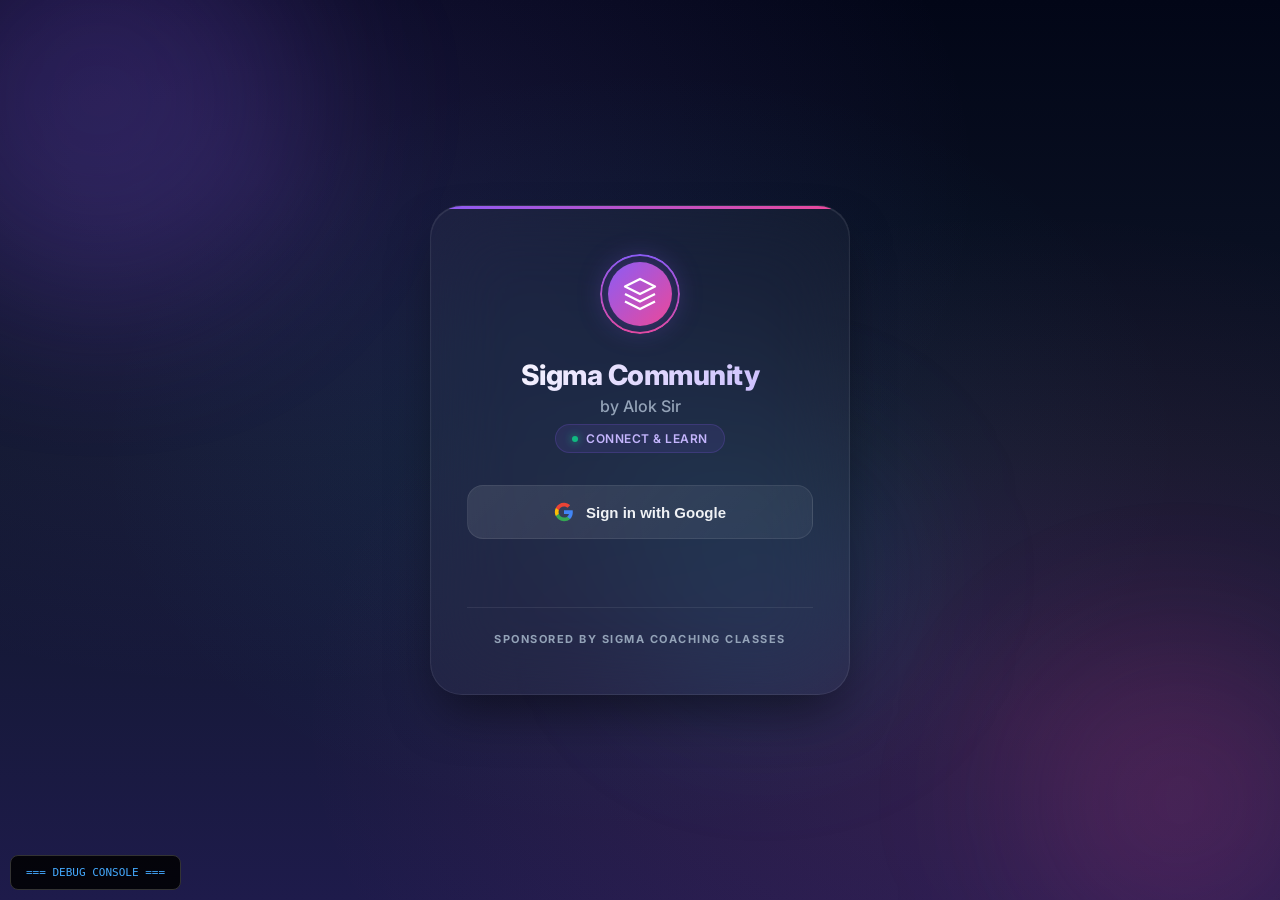
==== commit 84ee663e: "Update index.html" ====
--- a/index.html
+++ b/index.html
@@ -2,493 +2,857 @@
 <html lang="en">
 <head>
     <meta charset="UTF-8">
-    <meta name="viewport" content="width=device-width, initial-scale=1.0">
-    <title>Sigma Coaching Classes - Learn Today, Lead Tomorrow</title>
-    <link href="https://fonts.googleapis.com/css2?family=Poppins:wght@300;400;500;600;700;800;900&display=swap" rel="stylesheet">
-    <link rel="stylesheet" href="https://cdnjs.cloudflare.com/ajax/libs/font-awesome/6.4.0/css/all.min.css">
+    <meta name="viewport" content="width=device-width, initial-scale=1.0, maximum-scale=1.0, user-scalable=no">
+    <title>Sigma Community by Alok Sir</title>
+    <link rel="preconnect" href="https://fonts.googleapis.com">
+    <link href="https://fonts.googleapis.com/css2?family=Inter:wght@300;400;500;600;700;800&display=swap" rel="stylesheet">
     <style>
-        :root { --primary: #1a237e; --primary-light: #3949ab; --accent: #ffc107; --accent-dark: #ff8f00; --white: #ffffff; --light-bg: #f5f7fa; --dark-bg: #0d1b3e; --text-dark: #1a1a2e; --text-light: #666; --success: #4caf50; }
-        * { margin: 0; padding: 0; box-sizing: border-box; }
-        html { scroll-behavior: smooth; }
-        body { font-family: 'Poppins', sans-serif; background: var(--light-bg); color: var(--text-dark); overflow-x: hidden; }
-        ::-webkit-scrollbar { width: 10px; }
-        ::-webkit-scrollbar-track { background: var(--dark-bg); }
-        ::-webkit-scrollbar-thumb { background: var(--accent); border-radius: 5px; }
-        #particles-canvas { position: fixed; top: 0; left: 0; width: 100%; height: 100%; pointer-events: none; z-index: 0; }
-        nav { position: fixed; top: 0; width: 100%; padding: 15px 5%; display: flex; justify-content: space-between; align-items: center; z-index: 1000; transition: all 0.4s ease; background: transparent; }
-        nav.scrolled { background: rgba(13, 27, 62, 0.95); backdrop-filter: blur(20px); box-shadow: 0 5px 30px rgba(0,0,0,0.3); padding: 10px 5%; }
-        .logo { display: flex; align-items: center; gap: 12px; font-size: 1.8rem; font-weight: 800; color: var(--white); text-decoration: none; animation: slideInLeft 0.8s ease; }
-        .logo i { color: var(--accent); font-size: 2rem; animation: float 3s ease-in-out infinite; }
-        .nav-links { display: flex; gap: 30px; list-style: none; }
-        .nav-links a { color: var(--white); text-decoration: none; font-weight: 500; font-size: 0.95rem; position: relative; padding: 5px 0; transition: color 0.3s; }
-        .nav-links a::after { content: ''; position: absolute; bottom: 0; left: 0; width: 0; height: 2px; background: var(--accent); transition: width 0.3s ease; }
-        .nav-links a:hover::after { width: 100%; }
-        .nav-links a:hover { color: var(--accent); }
-        .mobile-menu-btn { display: none; background: none; border: none; color: var(--white); font-size: 1.5rem; cursor: pointer; }
-        .hero { min-height: 100vh; background: linear-gradient(135deg, var(--dark-bg) 0%, var(--primary) 50%, var(--primary-light) 100%); display: flex; align-items: center; justify-content: center; position: relative; overflow: hidden; padding: 100px 5% 50px; }
-        .hero::before { content: ''; position: absolute; width: 600px; height: 600px; background: radial-gradient(circle, rgba(255,193,7,0.15) 0%, transparent 70%); border-radius: 50%; top: -200px; right: -200px; animation: pulse 4s ease-in-out infinite; }
-        .hero::after { content: ''; position: absolute; width: 400px; height: 400px; background: radial-gradient(circle, rgba(255,255,255,0.05) 0%, transparent 70%); border-radius: 50%; bottom: -100px; left: -100px; animation: pulse 5s ease-in-out infinite reverse; }
-        .hero-content { display: grid; grid-template-columns: 1fr 1fr; gap: 60px; max-width: 1400px; width: 100%; align-items: center; position: relative; z-index: 1; }
-        .hero-text h1 { font-size: 4rem; font-weight: 900; color: var(--white); line-height: 1.1; margin-bottom: 20px; animation: fadeInUp 1s ease; }
-        .hero-text h1 span { color: var(--accent); display: inline-block; animation: glow 2s ease-in-out infinite alternate; }
-        .hero-text .tagline { font-size: 1.3rem; color: rgba(255,255,255,0.8); margin-bottom: 30px; font-style: italic; animation: fadeInUp 1s ease 0.2s both; }
-        .hero-badge { display: inline-flex; align-items: center; gap: 10px; background: var(--accent); color: var(--dark-bg); padding: 12px 30px; border-radius: 50px; font-weight: 700; font-size: 1.1rem; margin-bottom: 25px; animation: fadeInUp 1s ease 0.3s both, shake 2s ease-in-out infinite; box-shadow: 0 10px 30px rgba(255,193,7,0.3); }
-        .hero-badge i { animation: bellRing 1s ease-in-out infinite; }
-        .hero-classes { display: inline-block; background: rgba(255,255,255,0.1); backdrop-filter: blur(10px); padding: 10px 25px; border-radius: 50px; color: var(--white); font-weight: 600; margin-bottom: 30px; animation: fadeInUp 1s ease 0.4s both; border: 1px solid rgba(255,255,255,0.2); }
-        .hero-buttons { display: flex; flex-wrap: wrap; gap: 20px; animation: fadeInUp 1s ease 0.5s both; }
-        .btn { padding: 15px 40px; border-radius: 50px; font-weight: 600; font-size: 1rem; cursor: pointer; transition: all 0.3s ease; text-decoration: none; display: inline-flex; align-items: center; gap: 10px; border: none; }
-        .btn-primary { background: var(--accent); color: var(--dark-bg); box-shadow: 0 10px 30px rgba(255,193,7,0.3); }
-        .btn-primary:hover { transform: translateY(-3px); box-shadow: 0 15px 40px rgba(255,193,7,0.4); }
-        .btn-outline { background: transparent; color: var(--white); border: 2px solid var(--white); }
-        .btn-outline:hover { background: var(--white); color: var(--dark-bg); transform: translateY(-3px); }
-        .hero-visual { position: relative; animation: fadeInRight 1s ease 0.3s both; }
-        .hero-visual .floating-card { background: rgba(255,255,255,0.95); border-radius: 20px; padding: 30px; box-shadow: 0 30px 60px rgba(0,0,0,0.3); transform: rotate(-3deg); animation: floatCard 6s ease-in-out infinite; }
-        .floating-card h3 { color: var(--primary); font-size: 1.5rem; margin-bottom: 15px; }
-        .floating-card .feature-list { list-style: none; }
-        .floating-card .feature-list li { padding: 8px 0; display: flex; align-items: center; gap: 10px; color: var(--text-dark); }
-        .floating-card .feature-list li i { color: var(--success); }
-        .mode-badges { display: flex; gap: 15px; margin-top: 30px; }
-        .mode-badge { background: var(--white); padding: 15px 25px; border-radius: 15px; display: flex; align-items: center; gap: 10px; box-shadow: 0 10px 30px rgba(0,0,0,0.2); animation: float 4s ease-in-out infinite; }
-        .mode-badge:nth-child(2) { animation-delay: 0.5s; }
-        .mode-badge i { font-size: 1.5rem; color: var(--primary); }
-        .stats-bar { background: var(--white); padding: 40px 5%; display: grid; grid-template-columns: repeat(4, 1fr); gap: 30px; max-width: 1200px; margin: -50px auto 0; border-radius: 20px; box-shadow: 0 20px 60px rgba(0,0,0,0.1); position: relative; z-index: 10; animation: fadeInUp 1s ease 0.6s both; }
-        .stat-item { text-align: center; padding: 20px; }
-        .stat-number { font-size: 2.5rem; font-weight: 800; color: var(--primary); display: block; }
-        .stat-label { color: var(--text-light); font-weight: 500; font-size: 0.9rem; }
-        section { padding: 100px 5%; position: relative; }
-        .section-header { text-align: center; margin-bottom: 60px; }
-        .section-header h2 { font-size: 2.8rem; font-weight: 800; color: var(--primary); margin-bottom: 15px; position: relative; display: inline-block; }
-        .section-header h2::after { content: ''; position: absolute; bottom: -10px; left: 50%; transform: translateX(-50%); width: 60px; height: 4px; background: var(--accent); border-radius: 2px; }
-        .section-header p { color: var(--text-light); font-size: 1.1rem; max-width: 600px; margin: 20px auto 0; }
-        .why-us { background: var(--white); }
-        .features-grid { display: grid; grid-template-columns: repeat(auto-fit, minmax(300px, 1fr)); gap: 30px; max-width: 1200px; margin: 0 auto; }
-        .feature-card { background: var(--light-bg); padding: 40px 30px; border-radius: 20px; text-align: center; transition: all 0.4s ease; border: 2px solid transparent; position: relative; overflow: hidden; }
-        .feature-card::before { content: ''; position: absolute; top: 0; left: 0; width: 100%; height: 5px; background: linear-gradient(90deg, var(--primary), var(--accent)); transform: scaleX(0); transition: transform 0.4s ease; }
-        .feature-card:hover::before { transform: scaleX(1); }
-        .feature-card:hover { transform: translateY(-10px); box-shadow: 0 20px 40px rgba(0,0,0,0.1); border-color: var(--accent); }
-        .feature-icon { width: 80px; height: 80px; background: linear-gradient(135deg, var(--primary), var(--primary-light)); border-radius: 20px; display: flex; align-items: center; justify-content: center; margin: 0 auto 25px; font-size: 2rem; color: var(--white); transition: all 0.4s ease; }
-        .feature-card:hover .feature-icon { transform: rotateY(360deg); background: linear-gradient(135deg, var(--accent), var(--accent-dark)); }
-        .feature-card h3 { font-size: 1.3rem; margin-bottom: 15px; color: var(--primary); }
-        .feature-card p { color: var(--text-light); line-height: 1.7; }
-        .fee-section { background: linear-gradient(135deg, var(--dark-bg), var(--primary)); position: relative; overflow: hidden; }
-        .fee-section::before { content: ''; position: absolute; width: 100%; height: 100%; background: url("data:image/svg+xml,%3Csvg width='60' height='60' viewBox='0 0 60 60' xmlns='http://www.w3.org/2000/svg'%3E%3Cg fill='none' fill-rule='evenodd'%3E%3Cg fill='%23ffffff' fill-opacity='0.03'%3E%3Cpath d='M36 34v-4h-2v4h-4v2h4v4h2v-4h4v-2h-4zm0-30V0h-2v4h-4v2h4v4h2V6h4V4h-4zM6 34v-4H4v4H0v2h4v4h2v-4h4v-2H6zM6 4V0H4v4H0v2h4v4h2V6h4V4H6z'/%3E%3C/g%3E%3C/g%3E%3C/svg%3E"); }
-        .fee-section .section-header h2, .fee-section .section-header p { color: var(--white); }
-        .fee-section .section-header h2::after { background: var(--accent); }
-        .fee-cards { display: grid; grid-template-columns: repeat(auto-fit, minmax(280px, 1fr)); gap: 30px; max-width: 1000px; margin: 0 auto; position: relative; z-index: 1; }
-        .fee-card { background: rgba(255,255,255,0.95); border-radius: 25px; padding: 40px 30px; text-align: center; transition: all 0.4s ease; position: relative; overflow: hidden; }
-        .fee-card.featured { transform: scale(1.05); box-shadow: 0 30px 60px rgba(0,0,0,0.3); }
-        .fee-card.featured::before { content: 'MOST POPULAR'; position: absolute; top: 20px; right: -35px; background: var(--accent); color: var(--dark-bg); padding: 5px 40px; font-size: 0.75rem; font-weight: 700; transform: rotate(45deg); }
-        .fee-card:hover { transform: translateY(-15px) scale(1.02); box-shadow: 0 30px 60px rgba(0,0,0,0.2); }
-        .fee-card .class-badge { display: inline-block; background: linear-gradient(135deg, var(--primary), var(--primary-light)); color: var(--white); padding: 10px 30px; border-radius: 50px; font-weight: 700; font-size: 1.2rem; margin-bottom: 20px; }
-        .fee-card .price { font-size: 3.5rem; font-weight: 900; color: var(--primary); line-height: 1; }
-        .fee-card .price span { font-size: 1.5rem; vertical-align: super; }
-        .fee-card .price-period { color: var(--text-light); font-weight: 500; margin-bottom: 25px; }
-        .fee-features { list-style: none; text-align: left; margin-bottom: 30px; }
-        .fee-features li { padding: 10px 0; border-bottom: 1px solid #eee; display: flex; align-items: center; gap: 10px; }
-        .fee-features li i { color: var(--success); }
-        .fee-card .btn-enroll { width: 100%; padding: 15px; background: linear-gradient(135deg, var(--primary), var(--primary-light)); color: var(--white); border: none; border-radius: 50px; font-weight: 600; font-size: 1rem; cursor: pointer; transition: all 0.3s; }
-        .fee-card .btn-enroll:hover { background: linear-gradient(135deg, var(--accent), var(--accent-dark)); color: var(--dark-bg); transform: scale(1.05); }
-        .scholarship-section { background: var(--white); }
-        .scholarship-content { display: grid; grid-template-columns: 1fr 1fr; gap: 60px; max-width: 1200px; margin: 0 auto; align-items: center; }
-        .scholarship-visual { position: relative; }
-        .scholarship-visual .trophy { font-size: 15rem; color: var(--accent); animation: float 3s ease-in-out infinite, glow 2s ease-in-out infinite alternate; display: block; text-align: center; }
-        .scholarship-items { display: flex; flex-direction: column; gap: 25px; }
-        .scholarship-item { background: var(--light-bg); padding: 25px 30px; border-radius: 15px; display: flex; align-items: flex-start; gap: 20px; transition: all 0.3s ease; border-left: 4px solid var(--accent); }
-        .scholarship-item:hover { transform: translateX(10px); box-shadow: 0 10px 30px rgba(0,0,0,0.1); }
-        .scholarship-item i { font-size: 2rem; color: var(--accent); margin-top: 5px; }
-        .scholarship-item h4 { color: var(--primary); margin-bottom: 5px; font-size: 1.1rem; }
-        .scholarship-item p { color: var(--text-light); font-size: 0.95rem; }
-        .library-section { background: linear-gradient(135deg, #f8f9fa, #e9ecef); }
-        .library-grid { display: grid; grid-template-columns: repeat(auto-fill, minmax(280px, 1fr)); gap: 25px; max-width: 1200px; margin: 0 auto; }
-        .book-card { background: var(--white); border-radius: 20px; overflow: hidden; box-shadow: 0 10px 30px rgba(0,0,0,0.08); transition: all 0.4s ease; position: relative; }
-        .book-card:hover { transform: translateY(-10px); box-shadow: 0 20px 50px rgba(0,0,0,0.15); }
-        .book-cover { height: 200px; background: linear-gradient(135deg, var(--primary), var(--primary-light)); display: flex; align-items: center; justify-content: center; position: relative; overflow: hidden; }
-        .book-cover::before { content: ''; position: absolute; width: 150%; height: 150%; background: repeating-linear-gradient(45deg, transparent, transparent 10px, rgba(255,255,255,0.03) 10px, rgba(255,255,255,0.03) 20px); animation: slideDiagonal 20s linear infinite; }
-        .book-cover i { font-size: 4rem; color: rgba(255,255,255,0.9); z-index: 1; }
-        .book-info { padding: 25px; }
-        .book-info h3 { color: var(--primary); font-size: 1.1rem; margin-bottom: 8px; }
-        .book-info .book-meta { display: flex; gap: 15px; margin-bottom: 15px; font-size: 0.85rem; color: var(--text-light); }
-        .book-info .book-meta span { display: flex; align-items: center; gap: 5px; }
-        .book-actions { display: flex; gap: 10px; }
-        .book-actions button { flex: 1; padding: 10px; border: none; border-radius: 10px; font-weight: 600; font-size: 0.9rem; cursor: pointer; transition: all 0.3s; display: flex; align-items: center; justify-content: center; gap: 8px; }
-        .btn-view { background: var(--light-bg); color: var(--primary); }
-        .btn-view:hover { background: var(--primary); color: var(--white); }
-        .btn-download { background: linear-gradient(135deg, var(--primary), var(--primary-light)); color: var(--white); }
-        .btn-download:hover { background: linear-gradient(135deg, var(--accent), var(--accent-dark)); color: var(--dark-bg); }
-        .upload-area { max-width: 600px; margin: 0 auto 50px; background: var(--white); border: 3px dashed var(--primary); border-radius: 20px; padding: 50px; text-align: center; transition: all 0.3s; cursor: pointer; }
-        .upload-area:hover, .upload-area.dragover { background: rgba(26, 35, 126, 0.05); border-color: var(--accent); }
-        .upload-area i { font-size: 3rem; color: var(--primary); margin-bottom: 15px; }
-        .upload-area h3 { color: var(--primary); margin-bottom: 10px; }
-        .upload-area p { color: var(--text-light); }
-        .upload-area input { display: none; }
-        .contact-section { background: var(--white); }
-        .contact-grid { display: grid; grid-template-columns: 1fr 1fr; gap: 60px; max-width: 1200px; margin: 0 auto; }
-        .contact-info { display: flex; flex-direction: column; gap: 30px; }
-        .contact-card { background: var(--light-bg); padding: 30px; border-radius: 20px; display: flex; align-items: flex-start; gap: 20px; transition: all 0.3s ease; }
-        .contact-card:hover { transform: translateX(10px); box-shadow: 0 10px 30px rgba(0,0,0,0.1); }
-        .contact-card .icon-box { width: 60px; height: 60px; background: linear-gradient(135deg, var(--primary), var(--primary-light)); border-radius: 15px; display: flex; align-items: center; justify-content: center; color: var(--white); font-size: 1.5rem; flex-shrink: 0; }
-        .contact-card h4 { color: var(--primary); margin-bottom: 5px; }
-        .contact-card p, .contact-card a { color: var(--text-light); text-decoration: none; transition: color 0.3s; }
-        .contact-card a:hover { color: var(--primary); }
-        .contact-form { background: var(--light-bg); padding: 40px; border-radius: 20px; }
-        .form-group { margin-bottom: 25px; }
-        .form-group label { display: block; margin-bottom: 8px; color: var(--primary); font-weight: 600; }
-        .form-group input, .form-group textarea, .form-group select { width: 100%; padding: 15px 20px; border: 2px solid #e0e0e0; border-radius: 12px; font-family: 'Poppins', sans-serif; font-size: 1rem; transition: all 0.3s; background: var(--white); }
-        .form-group input:focus, .form-group textarea:focus, .form-group select:focus { outline: none; border-color: var(--primary); box-shadow: 0 0 0 4px rgba(26, 35, 126, 0.1); }
-        .form-group textarea { resize: vertical; min-height: 120px; }
-        .contact-form .btn-submit { width: 100%; padding: 18px; background: linear-gradient(135deg, var(--primary), var(--primary-light)); color: var(--white); border: none; border-radius: 12px; font-weight: 700; font-size: 1.1rem; cursor: pointer; transition: all 0.3s; display: flex; align-items: center; justify-content: center; gap: 10px; }
-        .contact-form .btn-submit:hover { background: linear-gradient(135deg, var(--accent), var(--accent-dark)); color: var(--dark-bg); transform: translateY(-2px); box-shadow: 0 10px 30px rgba(255,193,7,0.3); }
-        footer { background: var(--dark-bg); color: var(--white); padding: 60px 5% 30px; }
-        .footer-content { display: grid; grid-template-columns: 2fr 1fr 1fr 1fr; gap: 40px; max-width: 1200px; margin: 0 auto 40px; }
-        .footer-brand h3 { font-size: 1.8rem; margin-bottom: 15px; display: flex; align-items: center; gap: 10px; }
-        .footer-brand h3 i { color: var(--accent); }
-        .footer-brand p { color: rgba(255,255,255,0.7); line-height: 1.8; }
-        .footer-links h4 { color: var(--accent); margin-bottom: 20px; font-size: 1.1rem; }
-        .footer-links ul { list-style: none; }
-        .footer-links li { margin-bottom: 12px; }
-        .footer-links a { color: rgba(255,255,255,0.7); text-decoration: none; transition: all 0.3s; display: flex; align-items: center; gap: 8px; }
-        .footer-links a:hover { color: var(--accent); transform: translateX(5px); }
-        .footer-bottom { border-top: 1px solid rgba(255,255,255,0.1); padding-top: 30px; text-align: center; color: rgba(255,255,255,0.5); }
-        .footer-bottom .social-links { margin-bottom: 20px; }
-        .footer-bottom .social-links a { display: inline-flex; align-items: center; justify-content: center; width: 45px; height: 45px; background: rgba(255,255,255,0.1); border-radius: 50%; color: var(--white); margin: 0 8px; font-size: 1.2rem; transition: all 0.3s; text-decoration: none; }
-        .footer-bottom .social-links a:hover { background: var(--accent); color: var(--dark-bg); transform: translateY(-5px); }
-        .modal-overlay { position: fixed; top: 0; left: 0; width: 100%; height: 100%; background: rgba(0,0,0,0.7); display: flex; align-items: center; justify-content: center; z-index: 2000; opacity: 0; visibility: hidden; transition: all 0.3s; backdrop-filter: blur(5px); }
-        .modal-overlay.active { opacity: 1; visibility: visible; }
-        .modal { background: var(--white); border-radius: 25px; padding: 40px; max-width: 500px; width: 90%; transform: scale(0.8); transition: all 0.3s; position: relative; }
-        .modal-overlay.active .modal { transform: scale(1); }
-        .modal-close { position: absolute; top: 20px; right: 20px; background: none; border: none; font-size: 1.5rem; cursor: pointer; color: var(--text-light); transition: color 0.3s; }
-        .modal-close:hover { color: var(--primary); }
-        .modal h3 { color: var(--primary); margin-bottom: 20px; font-size: 1.5rem; }
-        .toast-container { position: fixed; bottom: 30px; right: 30px; z-index: 3000; display: flex; flex-direction: column; gap: 10px; }
-        .toast { background: var(--white); padding: 20px 25px; border-radius: 15px; box-shadow: 0 10px 40px rgba(0,0,0,0.2); display: flex; align-items: center; gap: 15px; transform: translateX(120%); transition: all 0.4s ease; border-left: 4px solid var(--success); min-width: 300px; }
-        .toast.show { transform: translateX(0); }
-        .toast i { font-size: 1.5rem; color: var(--success); }
-        .toast.error { border-left-color: #f44336; }
-        .toast.error i { color: #f44336; }
-
-        /* Floating Chat Button */
-        .floating-chat-btn {
-            position: fixed;
-            bottom: 30px;
-            left: 30px;
-            background: linear-gradient(135deg, #FF007A, #7928CA);
-            color: white;
-            width: 65px;
-            height: 65px;
+        :root {
+            --glass-bg: rgba(255, 255, 255, 0.03);
+            --glass-border: rgba(255, 255, 255, 0.08);
+            --glass-highlight: rgba(255, 255, 255, 0.12);
+            --text-primary: #f0f2f5;
+            --text-secondary: #94a3b8;
+            --accent-start: #8b5cf6;
+            --accent-end: #ec4899;
+            --accent-cyan: #06b6d4;
+            --msg-own-start: #7c3aed;
+            --msg-own-end: #db2777;
+            --msg-other: rgba(15, 23, 42, 0.7);
+            --danger: #f43f5e;
+            --success: #10b981;
+            --radius-sm: 12px;
+            --radius-md: 16px;
+            --radius-lg: 24px;
+            --radius-xl: 32px;
+        }
+
+        * { margin: 0; padding: 0; box-sizing: border-box; -webkit-tap-highlight-color: transparent; }
+
+        html, body {
+            font-family: 'Inter', -apple-system, BlinkMacSystemFont, sans-serif;
+            height: 100vh; height: 100dvh;
+            overflow: hidden; width: 100%;
+            background: #020617;
+            color: var(--text-primary);
+        }
+
+        .mesh-bg {
+            position: fixed; inset: 0; z-index: 0;
+            background: 
+                radial-gradient(ellipse at 20% 20%, rgba(139, 92, 246, 0.15) 0%, transparent 50%),
+                radial-gradient(ellipse at 80% 80%, rgba(236, 72, 153, 0.12) 0%, transparent 50%),
+                radial-gradient(ellipse at 50% 50%, rgba(6, 182, 212, 0.08) 0%, transparent 60%),
+                linear-gradient(180deg, #020617 0%, #0f172a 50%, #1e1b4b 100%);
+            animation: meshShift 20s ease-in-out infinite;
+        }
+
+        @keyframes meshShift { 0%, 100% { opacity: 1; } 50% { opacity: 0.8; } }
+
+        .orb {
+            position: fixed; border-radius: 50%; filter: blur(80px);
+            z-index: 0; pointer-events: none;
+            animation: orbFloat 15s ease-in-out infinite;
+        }
+
+        .orb-1 { width: 400px; height: 400px; background: rgba(139, 92, 246, 0.2); top: -100px; left: -100px; animation-delay: 0s; }
+        .orb-2 { width: 300px; height: 300px; background: rgba(236, 72, 153, 0.15); bottom: -50px; right: -50px; animation-delay: -5s; }
+        .orb-3 { width: 250px; height: 250px; background: rgba(6, 182, 212, 0.12); top: 50%; left: 50%; animation-delay: -10s; }
+
+        @keyframes orbFloat {
+            0%, 100% { transform: translate(0, 0) scale(1); }
+            33% { transform: translate(30px, -30px) scale(1.1); }
+            66% { transform: translate(-20px, 20px) scale(0.95); }
+        }
+
+        /* --- AUTH SCREEN --- */
+        #auth-screen {
+            position: fixed; inset: 0; z-index: 100;
+            display: flex; align-items: center; justify-content: center;
+            padding: 20px;
+        }
+
+        .auth-card {
+            position: relative;
+            background: var(--glass-bg);
+            backdrop-filter: blur(40px);
+            -webkit-backdrop-filter: blur(40px);
+            border: 1px solid var(--glass-border);
+            padding: 48px 36px;
+            border-radius: var(--radius-xl);
+            width: 100%; max-width: 420px;
+            text-align: center;
+            box-shadow: 0 25px 50px -12px rgba(0, 0, 0, 0.5), inset 0 1px 1px var(--glass-highlight);
+            animation: cardEnter 0.8s cubic-bezier(0.16, 1, 0.3, 1);
+            overflow: hidden;
+        }
+
+        .auth-card::before {
+            content: ''; position: absolute; top: 0; left: 0; right: 0; height: 3px;
+            background: linear-gradient(90deg, var(--accent-start), var(--accent-end), var(--accent-cyan));
+            background-size: 200% 100%;
+            animation: gradientShift 3s ease infinite;
+        }
+
+        @keyframes gradientShift { 0%, 100% { background-position: 0% 50%; } 50% { background-position: 100% 50%; } }
+        @keyframes cardEnter { from { opacity: 0; transform: translateY(40px) scale(0.95); } to { opacity: 1; transform: translateY(0) scale(1); } }
+
+        .auth-logo { width: 80px; height: 80px; margin: 0 auto 24px; position: relative; }
+        .auth-logo-ring {
+            position: absolute; inset: 0; border-radius: 50%;
+            border: 2px solid transparent;
+            background: linear-gradient(var(--accent-start), var(--accent-end)) border-box;
+            -webkit-mask: linear-gradient(#fff 0 0) padding-box, linear-gradient(#fff 0 0);
+            mask: linear-gradient(#fff 0 0) padding-box, linear-gradient(#fff 0 0);
+            -webkit-mask-composite: xor; mask-composite: exclude;
+            animation: ringSpin 8s linear infinite;
+        }
+        @keyframes ringSpin { to { transform: rotate(360deg); } }
+
+        .auth-logo-inner {
+            position: absolute; inset: 8px;
+            background: linear-gradient(135deg, var(--accent-start), var(--accent-end));
             border-radius: 50%;
-            display: flex;
-            align-items: center;
-            justify-content: center;
-            font-size: 1.8rem;
-            box-shadow: 0 10px 30px rgba(121, 40, 202, 0.4);
-            z-index: 1000;
-            text-decoration: none;
-            transition: transform 0.3s ease;
-            animation: pulse-chat 2s infinite;
-        }
-        .floating-chat-btn:hover {
-            transform: scale(1.1);
-            color: white;
-        }
-
-        @keyframes pulse-chat {
-            0% { box-shadow: 0 0 0 0 rgba(121, 40, 202, 0.7); }
-            70% { box-shadow: 0 0 0 15px rgba(121, 40, 202, 0); }
-            100% { box-shadow: 0 0 0 0 rgba(121, 40, 202, 0); }
-        }
-
-        @keyframes fadeInUp { from { opacity: 0; transform: translateY(30px); } to { opacity: 1; transform: translateY(0); } }
-        @keyframes fadeInRight { from { opacity: 0; transform: translateX(50px); } to { opacity: 1; transform: translateX(0); } }
-        @keyframes slideInLeft { from { opacity: 0; transform: translateX(-50px); } to { opacity: 1; transform: translateX(0); } }
-        @keyframes float { 0%, 100% { transform: translateY(0); } 50% { transform: translateY(-15px); } }
-        @keyframes floatCard { 0%, 100% { transform: rotate(-3deg) translateY(0); } 50% { transform: rotate(-3deg) translateY(-15px); } }
-        @keyframes pulse { 0%, 100% { transform: scale(1); opacity: 0.5; } 50% { transform: scale(1.1); opacity: 0.8; } }
-        @keyframes glow { from { text-shadow: 0 0 10px rgba(255,193,7,0.5); } to { text-shadow: 0 0 30px rgba(255,193,7,0.8), 0 0 60px rgba(255,193,7,0.4); } }
-        @keyframes shake { 0%, 100% { transform: rotate(0deg); } 10% { transform: rotate(-2deg); } 20% { transform: rotate(2deg); } 30% { transform: rotate(-2deg); } 40% { transform: rotate(0deg); } }
-        @keyframes bellRing { 0%, 100% { transform: rotate(0); } 20% { transform: rotate(15deg); } 40% { transform: rotate(-15deg); } 60% { transform: rotate(10deg); } 80% { transform: rotate(-10deg); } }
-        @keyframes slideDiagonal { 0% { transform: translate(0, 0); } 100% { transform: translate(-50px, -50px); } }
-        .reveal { opacity: 0; transform: translateY(50px); transition: all 0.8s ease; }
-        .reveal.active { opacity: 1; transform: translateY(0); }
-        @media (max-width: 992px) { .hero-content { grid-template-columns: 1fr; text-align: center; } .hero-text h1 { font-size: 2.8rem; } .hero-buttons { justify-content: center; } .mode-badges { justify-content: center; } .stats-bar { grid-template-columns: repeat(2, 1fr); } .scholarship-content { grid-template-columns: 1fr; } .contact-grid { grid-template-columns: 1fr; } .footer-content { grid-template-columns: 1fr 1fr; } }
-        @media (max-width: 768px) { .nav-links { display: none; } .mobile-menu-btn { display: block; } .hero-text h1 { font-size: 2.2rem; } .stats-bar { grid-template-columns: 1fr; margin: -30px 20px 0; } .fee-card.featured { transform: scale(1); } .footer-content { grid-template-columns: 1fr; } section { padding: 60px 5%; } .floating-chat-btn { width: 55px; height: 55px; font-size: 1.5rem; bottom: 20px; left: 20px; } }
+            display: flex; align-items: center; justify-content: center;
+            box-shadow: 0 0 30px rgba(139, 92, 246, 0.4);
+        }
+        .auth-logo svg { width: 36px; height: 36px; color: white; }
+
+        .auth-title {
+            font-size: 28px; font-weight: 800;
+            background: linear-gradient(135deg, #fff 0%, #c4b5fd 100%);
+            -webkit-background-clip: text; -webkit-text-fill-color: transparent;
+            background-clip: text; margin-bottom: 4px; letter-spacing: -0.5px;
+        }
+
+        .auth-subtitle { color: var(--text-secondary); font-size: 16px; font-weight: 500; margin-bottom: 8px; }
+        .auth-tagline {
+            display: inline-flex; align-items: center; gap: 8px;
+            padding: 6px 16px; background: rgba(139, 92, 246, 0.1);
+            border: 1px solid rgba(139, 92, 246, 0.2); border-radius: 100px;
+            font-size: 12px; color: #c4b5fd; font-weight: 600;
+            letter-spacing: 0.5px; text-transform: uppercase; margin-bottom: 32px;
+        }
+        .auth-tagline::before {
+            content: ''; width: 6px; height: 6px;
+            background: var(--success); border-radius: 50%;
+            box-shadow: 0 0 8px var(--success);
+            animation: pulse 2s ease-in-out infinite;
+        }
+        @keyframes pulse { 0%, 100% { opacity: 1; transform: scale(1); } 50% { opacity: 0.6; transform: scale(0.8); } }
+
+        .google-btn {
+            display: flex; align-items: center; justify-content: center; gap: 12px;
+            width: 100%; padding: 16px;
+            background: linear-gradient(135deg, rgba(255,255,255,0.1), rgba(255,255,255,0.05));
+            color: var(--text-primary); border: 1px solid var(--glass-border);
+            border-radius: var(--radius-md); font-size: 15px; font-weight: 600;
+            cursor: pointer; transition: all 0.3s ease; position: relative; overflow: hidden;
+        }
+        .google-btn::before {
+            content: ''; position: absolute; inset: 0;
+            background: linear-gradient(135deg, rgba(139,92,246,0.2), rgba(236,72,153,0.2));
+            opacity: 0; transition: opacity 0.3s;
+        }
+        .google-btn:hover { border-color: rgba(139, 92, 246, 0.4); transform: translateY(-2px); box-shadow: 0 10px 40px -10px rgba(139, 92, 246, 0.3); }
+        .google-btn:hover::before { opacity: 1; }
+        .google-btn:active { transform: translateY(0); }
+        .google-btn span { position: relative; z-index: 1; }
+
+        #auth-error { color: var(--danger); font-size: 13px; margin-top: 16px; min-height: 20px; font-weight: 500; }
+
+        .sponsor-footer { margin-top: 32px; padding-top: 24px; border-top: 1px solid var(--glass-border); }
+        .sponsor-footer p { color: var(--text-secondary); font-size: 11px; text-transform: uppercase; letter-spacing: 1.5px; font-weight: 700; }
+
+        /* --- MAIN APP --- */
+        #app { display: none; height: 100vh; height: 100dvh; flex-direction: row; position: relative; z-index: 1; }
+        #app.active { display: flex; }
+
+        .sidebar {
+            width: 340px; min-width: 280px;
+            background: rgba(15, 23, 42, 0.6);
+            backdrop-filter: blur(20px); -webkit-backdrop-filter: blur(20px);
+            border-right: 1px solid var(--glass-border);
+            display: flex; flex-direction: column; flex-shrink: 0;
+            height: 100%;
+            transition: transform 0.4s cubic-bezier(0.16, 1, 0.3, 1);
+        }
+
+        .sidebar-header {
+            padding: 16px 20px; border-bottom: 1px solid var(--glass-border);
+            display: flex; align-items: center; justify-content: space-between;
+            min-height: 72px; background: rgba(2, 6, 23, 0.4);
+        }
+
+        .my-profile { display: flex; align-items: center; gap: 12px; }
+        .avatar {
+            width: 44px; height: 44px; border-radius: 50%; object-fit: cover;
+            border: 2px solid var(--glass-border);
+            box-shadow: 0 0 0 2px rgba(139, 92, 246, 0.2);
+            flex-shrink: 0; transition: all 0.3s;
+        }
+        .avatar:hover { box-shadow: 0 0 0 3px rgba(139, 92, 246, 0.4); transform: scale(1.05); }
+
+        .logout-btn {
+            background: rgba(244, 63, 94, 0.1); border: 1px solid rgba(244, 63, 94, 0.2);
+            color: var(--danger); cursor: pointer; font-weight: 600; font-size: 12px;
+            padding: 8px 16px; border-radius: var(--radius-sm); transition: all 0.3s; letter-spacing: 0.5px;
+        }
+        .logout-btn:hover { background: var(--danger); color: white; box-shadow: 0 4px 20px rgba(244, 63, 94, 0.3); transform: translateY(-1px); }
+
+        .section-title {
+            padding: 14px 20px 10px; font-size: 10px; color: var(--accent-cyan);
+            text-transform: uppercase; letter-spacing: 2px; font-weight: 700;
+            background: rgba(6, 182, 212, 0.05);
+        }
+
+        .chat-list { flex: 1; overflow-y: auto; -webkit-overflow-scrolling: touch; padding: 8px; }
+
+        .contact-item {
+            display: flex; align-items: center; gap: 14px;
+            padding: 12px 16px; cursor: pointer; border-radius: var(--radius-md);
+            margin: 4px 8px; transition: all 0.3s cubic-bezier(0.16, 1, 0.3, 1);
+            border: 1px solid transparent; min-height: 68px; position: relative; overflow: hidden;
+        }
+        .contact-item::before {
+            content: ''; position: absolute; left: 0; top: 50%; transform: translateY(-50%);
+            width: 3px; height: 0;
+            background: linear-gradient(180deg, var(--accent-start), var(--accent-end));
+            border-radius: 0 4px 4px 0; transition: height 0.3s;
+        }
+        .contact-item:hover { background: rgba(255, 255, 255, 0.04); border-color: var(--glass-border); transform: translateX(4px); }
+        .contact-item:hover::before { height: 60%; }
+        .contact-item.active {
+            background: linear-gradient(135deg, rgba(139, 92, 246, 0.15), rgba(236, 72, 153, 0.1));
+            border-color: rgba(139, 92, 246, 0.3);
+            box-shadow: 0 4px 20px rgba(139, 92, 246, 0.1);
+        }
+        .contact-item.active::before { height: 80%; }
+
+        .contact-name { font-weight: 600; font-size: 15px; white-space: nowrap; overflow: hidden; text-overflow: ellipsis; color: var(--text-primary); }
+        .contact-email { font-size: 12px; color: var(--text-secondary); margin-top: 3px; font-weight: 400; }
+        .online-indicator {
+            width: 10px; height: 10px; background: var(--success); border-radius: 50%;
+            border: 2px solid #0f172a; position: absolute; bottom: 2px; right: 2px;
+            box-shadow: 0 0 8px var(--success);
+        }
+        .avatar-wrap { position: relative; flex-shrink: 0; }
+
+        .chat-area { flex: 1; display: flex; flex-direction: column; position: relative; height: 100%; width: 100%; }
+
+        .chat-header {
+            padding: 14px 24px; background: rgba(15, 23, 42, 0.6);
+            backdrop-filter: blur(20px); -webkit-backdrop-filter: blur(20px);
+            border-bottom: 1px solid var(--glass-border);
+            display: flex; align-items: center; justify-content: space-between;
+            min-height: 72px; flex-shrink: 0;
+        }
+
+        .chat-header-info { display: flex; align-items: center; gap: 14px; flex: 1; min-width: 0; }
+        .chat-header-name { font-weight: 700; font-size: 16px; white-space: nowrap; overflow: hidden; text-overflow: ellipsis; letter-spacing: -0.3px; }
+        .chat-header-status {
+            font-size: 12px; color: var(--success); font-weight: 500;
+            display: flex; align-items: center; gap: 6px;
+        }
+        .chat-header-status::before {
+            content: ''; width: 6px; height: 6px; background: var(--success); border-radius: 50%;
+            box-shadow: 0 0 6px var(--success); animation: pulse 2s ease-in-out infinite;
+        }
+
+        .back-btn {
+            display: none; background: rgba(255, 255, 255, 0.05); border: 1px solid var(--glass-border);
+            color: var(--text-primary); font-size: 18px; width: 40px; height: 40px;
+            border-radius: 50%; align-items: center; justify-content: center;
+            cursor: pointer; transition: all 0.3s; margin-right: 4px;
+        }
+        .back-btn:hover { background: rgba(255, 255, 255, 0.1); transform: translateX(-2px); }
+
+        .delete-chat-btn {
+            background: rgba(244, 63, 94, 0.08); color: var(--danger);
+            border: 1px solid rgba(244, 63, 94, 0.2); padding: 8px 16px;
+            border-radius: var(--radius-sm); cursor: pointer; font-size: 12px;
+            font-weight: 600; transition: all 0.3s; flex-shrink: 0; white-space: nowrap; letter-spacing: 0.5px;
+        }
+        .delete-chat-btn:hover { background: var(--danger); color: white; box-shadow: 0 4px 20px rgba(244, 63, 94, 0.3); transform: translateY(-1px); }
+
+        .messages-container {
+            flex: 1; overflow-y: auto; padding: 24px;
+            display: flex; flex-direction: column; gap: 10px;
+            -webkit-overflow-scrolling: touch;
+        }
+
+        .message-wrapper {
+            display: flex; flex-direction: column; max-width: 75%;
+            animation: msgIn 0.4s cubic-bezier(0.16, 1, 0.3, 1); position: relative;
+        }
+        @keyframes msgIn {
+            from { opacity: 0; transform: translateY(12px) scale(0.95); }
+            to { opacity: 1; transform: translateY(0) scale(1); }
+        }
+        .message-wrapper.own { align-self: flex-end; align-items: flex-end; }
+        .message-wrapper.other { align-self: flex-start; align-items: flex-start; }
+
+        .message {
+            padding: 12px 18px; border-radius: var(--radius-lg); font-size: 14.5px;
+            line-height: 1.5; display: flex; align-items: flex-end; gap: 10px;
+            word-break: break-word; position: relative; box-shadow: 0 4px 15px rgba(0, 0, 0, 0.1);
+        }
+        .message-wrapper.own .message {
+            background: linear-gradient(135deg, var(--msg-own-start), var(--msg-own-end));
+            border-bottom-right-radius: 4px; color: white;
+        }
+        .message-wrapper.other .message {
+            background: var(--msg-other); border: 1px solid var(--glass-border);
+            border-bottom-left-radius: 4px; backdrop-filter: blur(10px);
+        }
+
+        .msg-time { font-size: 11px; opacity: 0.7; flex-shrink: 0; margin-top: 2px; font-weight: 500; }
+        .del-msg-icon {
+            font-size: 11px; cursor: pointer; color: var(--danger); opacity: 0;
+            transition: all 0.3s; margin-top: 6px; padding: 4px 10px;
+            border-radius: 6px; background: rgba(244, 63, 94, 0.1);
+            border: 1px solid rgba(244, 63, 94, 0.15); font-weight: 600; letter-spacing: 0.5px;
+        }
+        .del-msg-icon:hover { background: rgba(244, 63, 94, 0.2); transform: scale(1.05); }
+        .message-wrapper.own:hover .del-msg-icon { opacity: 1; }
+
+        .input-area {
+            padding: 16px 24px; background: rgba(15, 23, 42, 0.6);
+            backdrop-filter: blur(20px); -webkit-backdrop-filter: blur(20px);
+            display: flex; gap: 12px; align-items: center; flex-shrink: 0;
+            border-top: 1px solid var(--glass-border);
+        }
+
+        .input-area input {
+            flex: 1; padding: 14px 22px; border-radius: 100px;
+            border: 1px solid var(--glass-border); background: rgba(2, 6, 23, 0.6);
+            color: var(--text-primary); font-size: 15px; outline: none;
+            min-width: 0; font-family: inherit; transition: all 0.3s;
+        }
+        .input-area input::placeholder { color: #475569; }
+        .input-area input:focus { border-color: rgba(139, 92, 246, 0.4); box-shadow: 0 0 0 4px rgba(139, 92, 246, 0.1); }
+
+        .send-btn {
+            width: 48px; height: 48px; border-radius: 50%; border: none;
+            background: linear-gradient(135deg, var(--accent-start), var(--accent-end));
+            color: white; cursor: pointer; display: flex; align-items: center; justify-content: center;
+            flex-shrink: 0; transition: all 0.3s;
+            box-shadow: 0 4px 20px rgba(139, 92, 246, 0.3); position: relative; overflow: hidden;
+        }
+        .send-btn::before {
+            content: ''; position: absolute; inset: 0;
+            background: linear-gradient(135deg, var(--accent-end), var(--accent-start));
+            opacity: 0; transition: opacity 0.3s;
+        }
+        .send-btn:hover { transform: scale(1.08) rotate(-5deg); box-shadow: 0 8px 30px rgba(139, 92, 246, 0.4); }
+        .send-btn:hover::before { opacity: 1; }
+        .send-btn:active { transform: scale(0.95); }
+        .send-btn:disabled { opacity: 0.3; cursor: not-allowed; transform: none; box-shadow: none; }
+        .send-btn svg { position: relative; z-index: 1; }
+
+        .empty-state {
+            flex: 1; display: flex; align-items: center; justify-content: center;
+            color: var(--text-secondary); text-align: center; flex-direction: column;
+            padding: 40px; animation: fadeIn 1s ease;
+        }
+        @keyframes fadeIn { from { opacity: 0; } to { opacity: 1; } }
+
+        .empty-state-icon { font-size: 64px; margin-bottom: 24px; filter: drop-shadow(0 0 30px rgba(139, 92, 246, 0.3)); animation: float 6s ease-in-out infinite; }
+        @keyframes float { 0%, 100% { transform: translateY(0); } 50% { transform: translateY(-10px); } }
+
+        .empty-state h3 {
+            font-size: 22px; font-weight: 700; margin-bottom: 6px;
+            background: linear-gradient(135deg, #fff, #c4b5fd);
+            -webkit-background-clip: text; -webkit-text-fill-color: transparent;
+        }
+        .empty-state p { color: var(--text-secondary); font-size: 15px; margin-bottom: 8px; }
+        .empty-state .sponsor-tag {
+            margin-top: 32px; padding: 10px 24px;
+            background: rgba(139, 92, 246, 0.08); border: 1px solid rgba(139, 92, 246, 0.15);
+            border-radius: 100px; font-size: 11px; color: #c4b5fd;
+            font-weight: 700; letter-spacing: 1.5px; text-transform: uppercase;
+        }
+
+        .hidden { display: none !important; }
+
+        /* Debug panel */
+        .debug-panel {
+            position: fixed; bottom: 10px; left: 10px;
+            background: rgba(0,0,0,0.85); color: #00ff00;
+            padding: 10px 15px; border-radius: 8px;
+            font-family: monospace; font-size: 11px;
+            max-width: 350px; max-height: 200px;
+            overflow-y: auto; z-index: 9999;
+            border: 1px solid #333;
+        }
+        .debug-panel .debug-error { color: #ff4444; }
+        .debug-panel .debug-info { color: #44aaff; }
+        .debug-panel .debug-success { color: #44ff44; }
+
+        /* Toast notification */
+        .toast {
+            position: fixed; top: 20px; left: 50%; transform: translateX(-50%) translateY(-100px);
+            background: rgba(244, 63, 94, 0.9); backdrop-filter: blur(10px);
+            color: white; padding: 12px 24px; border-radius: var(--radius-md);
+            font-size: 14px; font-weight: 600; z-index: 1000;
+            transition: transform 0.4s cubic-bezier(0.16, 1, 0.3, 1);
+            box-shadow: 0 10px 30px rgba(244, 63, 94, 0.3);
+            border: 1px solid rgba(255, 255, 255, 0.1);
+        }
+        .toast.show { transform: translateX(-50%) translateY(0); }
+
+        /* Mobile */
+        @media (max-width: 768px) {
+            .sidebar { width: 100%; position: absolute; left: 0; top: 0; bottom: 0; z-index: 10; transform: translateX(0); }
+            .sidebar.hidden-mobile { transform: translateX(-100%); }
+            .chat-area { width: 100%; position: absolute; left: 0; top: 0; bottom: 0; z-index: 5; transform: translateX(100%); transition: transform 0.4s cubic-bezier(0.16, 1, 0.3, 1); }
+            .chat-area.chat-visible { transform: translateX(0); }
+            .back-btn { display: flex; }
+            .empty-state { display: none !important; }
+            .message-wrapper { max-width: 85%; }
+            .auth-card { padding: 36px 24px; }
+            .messages-container { padding: 16px; }
+            .input-area { padding: 12px 16px; }
+            .chat-header { padding: 12px 16px; }
+            .debug-panel { max-width: 250px; font-size: 10px; }
+        }
+
+        @media (min-width: 769px) {
+            .sidebar { position: relative; transform: none !important; }
+            .chat-area { position: relative; transform: none !important; }
+        }
+
+        ::-webkit-scrollbar { width: 5px; }
+        ::-webkit-scrollbar-track { background: transparent; }
+        ::-webkit-scrollbar-thumb { background: linear-gradient(180deg, var(--accent-start), var(--accent-end)); border-radius: 10px; }
+        ::-webkit-scrollbar-thumb:hover { background: linear-gradient(180deg, var(--accent-end), var(--accent-start)); }
+
+        .contact-item { animation: slideIn 0.4s cubic-bezier(0.16, 1, 0.3, 1) both; }
+        .contact-item:nth-child(1) { animation-delay: 0.05s; }
+        .contact-item:nth-child(2) { animation-delay: 0.1s; }
+        .contact-item:nth-child(3) { animation-delay: 0.15s; }
+        .contact-item:nth-child(4) { animation-delay: 0.2s; }
+        .contact-item:nth-child(5) { animation-delay: 0.25s; }
+
+        @keyframes slideIn {
+            from { opacity: 0; transform: translateX(-20px); }
+            to { opacity: 1; transform: translateX(0); }
+        }
     </style>
 </head>
 <body>
-    <canvas id="particles-canvas"></canvas>
-    <nav id="navbar">
-        <a href="#" class="logo"><i class="fas fa-graduation-cap"></i>SIGMA</a>
-        <ul class="nav-links">
-            <li><a href="#home">Home</a></li>
-            <li><a href="#why-us">Why Us</a></li>
-            <li><a href="#fees">Fees</a></li>
-            <li><a href="#scholarship">Scholarships</a></li>
-            <li><a href="library.html">Library</a></li>
-            <li><a href="buy-sell-books.html">Buy & Sell</a></li>
-            <li><a href="https://sigmaclassez.github.io/mavischat/" target="_blank" style="color: var(--accent);"><i class="fas fa-comments"></i> Community Chat</a></li>
-            <li><a href="#contact">Contact</a></li>
-        </ul>
-        <button class="mobile-menu-btn" onclick="toggleMobileMenu()"><i class="fas fa-bars"></i></button>
-    </nav>
-
-    <!-- Floating Chat Button -->
-    <a href="https://sigmaclassez.github.io/mavischat/" target="_blank" class="floating-chat-btn" title="Join Community Chat">
-        <i class="fas fa-comments"></i>
-    </a>
-
-    <section class="hero" id="home">
-        <div class="hero-content">
-            <div class="hero-text">
-                <div class="hero-badge"><i class="fas fa-bell"></i>ADMISSIONS OPEN 2026-27</div>
-                <div class="hero-classes"><i class="fas fa-users"></i> Classes 6th to 10th</div>
-                <h1>Sigma <span>Coaching</span><br>Classes</h1>
-                <p class="tagline">"Learn Today, Lead Tomorrow"</p>
-                <div class="hero-buttons">
-                    <a href="#contact" class="btn btn-primary"><i class="fas fa-user-plus"></i> Enroll Now</a>
-                    <a href="library.html" class="btn btn-outline"><i class="fas fa-book"></i> Study Material</a>
-                    <a href="buy-sell-books.html" class="btn btn-primary" style="background: #25D366; color: white; border: none;"><i class="fas fa-exchange-alt"></i> Buy & Sell Books</a>
-                    <a href="https://sigmaclassez.github.io/mavischat/" target="_blank" class="btn btn-primary" style="background: linear-gradient(135deg, #FF007A, #7928CA); color: white; border: none; box-shadow: 0 10px 30px rgba(121, 40, 202, 0.3);"><i class="fas fa-comments"></i> Community Chat</a>
+
+    <div class="mesh-bg"></div>
+    <div class="orb orb-1"></div>
+    <div class="orb orb-2"></div>
+    <div class="orb orb-3"></div>
+
+    <!-- Debug Panel -->
+    <div id="debugPanel" class="debug-panel">
+        <div class="debug-info">=== DEBUG CONSOLE ===</div>
+    </div>
+
+    <!-- Toast for errors -->
+    <div id="toast" class="toast"></div>
+
+    <!-- AUTH SCREEN -->
+    <div id="auth-screen">
+        <div class="auth-card">
+            <div class="auth-logo">
+                <div class="auth-logo-ring"></div>
+                <div class="auth-logo-inner">
+                    <svg xmlns="http://www.w3.org/2000/svg" fill="none" viewBox="0 0 24 24" stroke-width="1.5" stroke="currentColor">
+                        <path stroke-linecap="round" stroke-linejoin="round" d="M12 2L2 7l10 5 10-5-10-5z"/>
+                        <polyline points="2 17 12 22 22 17"/>
+                        <polyline points="2 12 12 17 22 12"/>
+                    </svg>
                 </div>
             </div>
-            <div class="hero-visual">
-                <div class="floating-card">
-                    <h3><i class="fas fa-book-open"></i> All Subjects Covered</h3>
-                    <ul class="feature-list">
-                        <li><i class="fas fa-check-circle"></i> Mathematics</li>
-                        <li><i class="fas fa-check-circle"></i> Science (Physics, Chemistry, Biology)</li>
-                        <li><i class="fas fa-check-circle"></i> English & Hindi</li>
-                        <li><i class="fas fa-check-circle"></i> Social Studies</li>
-                        <li><i class="fas fa-check-circle"></i> Computer Science</li>
-                    </ul>
+            <h1 class="auth-title">Sigma Community</h1>
+            <p class="auth-subtitle">by Alok Sir</p>
+            <div class="auth-tagline">Connect & Learn</div>
+
+            <button class="google-btn" id="login-btn">
+                <svg width="20" height="20" viewBox="0 0 24 24"><path d="M22.56 12.25c0-.78-.07-1.53-.2-2.25H12v4.26h5.92c-.26 1.37-1.04 2.53-2.21 3.31v2.77h3.57c2.08-1.92 3.28-4.74 3.28-8.09z" fill="#4285F4"/><path d="M12 23c2.97 0 5.46-.98 7.28-2.66l-3.57-2.77c-.98.66-2.23 1.06-3.71 1.06-2.86 0-5.29-1.93-6.16-4.53H2.18v2.84C3.99 20.53 7.7 23 12 23z" fill="#34A853"/><path d="M5.84 14.09c-.22-.66-.35-1.36-.35-2.09s.13-1.43.35-2.09V7.07H2.18C1.43 8.55 1 10.22 1 12s.43 3.45 1.18 4.93l2.85-2.22.81-.62z" fill="#FBBC05"/><path d="M12 5.38c1.62 0 3.06.56 4.21 1.64l3.15-3.15C17.45 2.09 14.97 1 12 1 7.7 1 3.99 3.47 2.18 7.07l3.66 2.84c.87-2.6 3.3-4.53 6.16-4.53z" fill="#EA4335"/></svg>
+                <span>Sign in with Google</span>
+            </button>
+            <p id="auth-error"></p>
+
+            <div class="sponsor-footer">
+                <p>Sponsored by Sigma Coaching Classes</p>
+            </div>
+        </div>
+    </div>
+
+    <!-- MAIN APP -->
+    <div id="app">
+        <div class="sidebar" id="sidebar">
+            <div class="sidebar-header">
+                <div class="my-profile">
+                    <div class="avatar-wrap">
+                        <img src="" id="my-avatar" class="avatar" alt="Me">
+                        <div class="online-indicator"></div>
+                    </div>
+                    <div style="min-width: 0;">
+                        <div id="my-name" style="font-weight: 700; font-size: 15px; white-space: nowrap; overflow: hidden; text-overflow: ellipsis;"></div>
+                        <div style="font-size: 12px; color: var(--success); font-weight: 500; display: flex; align-items: center; gap: 4px;">
+                            <span style="width: 6px; height: 6px; background: var(--success); border-radius: 50%; box-shadow: 0 0 6px var(--success);"></span>
+                            Online
+                        </div>
+                    </div>
                 </div>
-                <div class="mode-badges">
-                    <div class="mode-badge"><i class="fas fa-chalkboard-teacher"></i><div><strong>Offline</strong><small style="display:block;color:var(--text-light);">Classroom Learning</small></div></div>
-                    <div class="mode-badge"><i class="fas fa-laptop"></i><div><strong>Online</strong><small style="display:block;color:var(--text-light);">Live Interactive</small></div></div>
+                <button class="logout-btn" id="logout-btn">Log Out</button>
+            </div>
+
+            <div class="section-title">Available Users</div>
+            <div class="chat-list" id="contact-list"></div>
+        </div>
+
+        <div class="chat-area" id="chat-area">
+            <div class="empty-state" id="empty-state">
+                <div class="empty-state-icon">💬</div>
+                <h3>Welcome to Sigma Community</h3>
+                <p>by Alok Sir</p>
+                <p style="margin-top: 8px; font-size: 13px; max-width: 300px; line-height: 1.5;">Select a user from the sidebar to start a conversation. Your messages are secure and real-time.</p>
+                <div class="sponsor-tag">Sponsored by Sigma Coaching Classes</div>
+            </div>
+
+            <div id="active-chat" class="hidden" style="display: flex; flex-direction: column; height: 100%;">
+                <div class="chat-header">
+                    <div class="chat-header-info">
+                        <button class="back-btn" id="back-btn">←</button>
+                        <div class="avatar-wrap">
+                            <img src="" id="chat-avatar" class="avatar" alt="">
+                            <div class="online-indicator"></div>
+                        </div>
+                        <div style="min-width: 0;">
+                            <div class="chat-header-name" id="chat-name"></div>
+                            <div class="chat-header-status">online</div>
+                        </div>
+                    </div>
+                    <button class="delete-chat-btn" id="clear-chat-btn">Clear Chat</button>
+                </div>
+
+                <div class="messages-container" id="messages"></div>
+
+                <div class="input-area">
+                    <input type="text" id="msg-input" placeholder="Type a message..." autocomplete="off">
+                    <button class="send-btn" id="send-btn" disabled>
+                        <svg width="20" height="20" viewBox="0 0 24 24" fill="none" stroke="currentColor" stroke-width="2.5"><line x1="22" y1="2" x2="11" y2="13"></line><polygon points="22 2 15 22 11 13 2 9 22 2"></polygon></svg>
+                    </button>
                 </div>
             </div>
         </div>
-    </section>
-
-    <div class="stats-bar">
-        <div class="stat-item"><span class="stat-number" data-target="500">0</span><span class="stat-label">Happy Students</span></div>
-        <div class="stat-item"><span class="stat-number" data-target="50">0</span><span class="stat-label">Expert Teachers</span></div>
-        <div class="stat-item"><span class="stat-number" data-target="95">0</span><span class="stat-label">% Success Rate</span></div>
-        <div class="stat-item"><span class="stat-number" data-target="10">0</span><span class="stat-label">Years Experience</span></div>
     </div>
 
-    <section class="why-us" id="why-us">
-        <div class="section-header reveal"><h2>Why Choose Us?</h2><p>We provide the best learning environment with experienced faculty and modern teaching methods</p></div>
-        <div class="features-grid">
-            <div class="feature-card reveal"><div class="feature-icon"><i class="fas fa-book-open"></i></div><h3>All Subjects Covered</h3><p>Comprehensive curriculum covering Mathematics, Science, English, Hindi, Social Studies and Computer Science for classes 6th to 10th.</p></div>
-            <div class="feature-card reveal"><div class="feature-icon"><i class="fas fa-chalkboard"></i></div><h3>Offline & Online Classes</h3><p>Flexible learning options with both classroom-based offline sessions and interactive live online classes for your convenience.</p></div>
-            <div class="feature-card reveal"><div class="feature-icon"><i class="fas fa-user-tie"></i></div><h3>Expert Faculty</h3><p>Learn from highly qualified and experienced teachers who are dedicated to student success and personalized attention.</p></div>
-            <div class="feature-card reveal"><div class="feature-icon"><i class="fas fa-clipboard-check"></i></div><h3>Regular Assessments</h3><p>Weekly tests, monthly exams, and detailed performance analysis to track progress and identify improvement areas.</p></div>
-            <div class="feature-card reveal"><div class="feature-icon"><i class="fas fa-users"></i></div><h3>Small Batch Size</h3><p>Limited students per batch ensuring individual attention, doubt clearing sessions, and better interaction with teachers.</p></div>
-            <div class="feature-card reveal"><div class="feature-icon"><i class="fas fa-award"></i></div><h3>Scholarship Programs</h3><p>Up to 100% fee waiver for top performers and special scholarships for meritorious students based on board exams.</p></div>
-        </div>
-    </section>
-
-    <section class="fee-section" id="fees">
-        <div class="section-header reveal"><h2>Fee Structure</h2><p>Affordable education with flexible payment options. Quality learning within your budget.</p></div>
-        <div class="fee-cards">
-            <div class="fee-card reveal"><div class="class-badge">Class 8th</div><div class="price"><span>Rs.</span>700</div><div class="price-period">per month</div><ul class="fee-features"><li><i class="fas fa-check"></i> All Subjects</li><li><i class="fas fa-check"></i> Weekly Tests</li><li><i class="fas fa-check"></i> Study Material</li><li><i class="fas fa-check"></i> Doubt Sessions</li><li><i class="fas fa-check"></i> Parent Meetings</li></ul><button class="btn-enroll" onclick="openEnrollModal('8th')">Enroll Now</button></div>
-            <div class="fee-card featured reveal"><div class="class-badge">Class 9th</div><div class="price"><span>Rs.</span>800</div><div class="price-period">per month</div><ul class="fee-features"><li><i class="fas fa-check"></i> All Subjects</li><li><i class="fas fa-check"></i> Board Preparation</li><li><i class="fas fa-check"></i> Sample Papers</li><li><i class="fas fa-check"></i> Mock Tests</li><li><i class="fas fa-check"></i> Career Counseling</li></ul><button class="btn-enroll" onclick="openEnrollModal('9th')">Enroll Now</button></div>
-            <div class="fee-card reveal"><div class="class-badge">Class 10th</div><div class="price"><span>Rs.</span>900</div><div class="price-period">per month</div><ul class="fee-features"><li><i class="fas fa-check"></i> All Subjects</li><li><i class="fas fa-check"></i> Board Focus</li><li><i class="fas fa-check"></i> Previous Year Papers</li><li><i class="fas fa-check"></i> Revision Classes</li><li><i class="fas fa-check"></i> Result Guarantee</li></ul><button class="btn-enroll" onclick="openEnrollModal('10th')">Enroll Now</button></div>
-        </div>
-    </section>
-
-    <section class="scholarship-section" id="scholarship">
-        <div class="section-header reveal"><h2>Scholarship Opportunities</h2><p>We believe in rewarding excellence. Avail these amazing scholarship programs</p></div>
-        <div class="scholarship-content">
-            <div class="scholarship-visual reveal"><i class="fas fa-trophy trophy"></i></div>
-            <div class="scholarship-items">
-                <div class="scholarship-item reveal"><i class="fas fa-medal"></i><div><h4>Up to 100% Fee Waiver</h4><p>For top performers in our entrance test and academic assessments</p></div></div>
-                <div class="scholarship-item reveal"><i class="fas fa-star"></i><div><h4>Merit Scholarships</h4><p>Special scholarships for meritorious students based on board exam results</p></div></div>
-                <div class="scholarship-item reveal"><i class="fas fa-clock"></i><div><h4>Early Bird Discounts</h4><p>Register early and get special discounts on admission fees</p></div></div>
-                <div class="scholarship-item reveal"><i class="fas fa-gift"></i><div><h4>Monthly Rewards</h4><p>Performance-based monthly rewards and recognition for consistent performers</p></div></div>
-            </div>
-        </div>
-    </section>
-
-    <section class="library-section" id="library">
-        <div class="section-header reveal"><h2>Digital Library</h2><p>Access study materials, notes, and books anytime, anywhere</p></div>
-        <div class="upload-area reveal" id="uploadArea" onclick="document.getElementById('pdfInput').click()">
-            <i class="fas fa-cloud-upload-alt"></i>
-            <h3>Upload PDF Books</h3>
-            <p>Drag & drop files here or click to browse</p>
-            <input type="file" id="pdfInput" accept=".pdf" multiple onchange="handleFileUpload(event)">
-        </div>
-        <div class="library-grid" id="libraryGrid"></div>
-    </section>
-
-    <section class="contact-section" id="contact">
-        <div class="section-header reveal"><h2>Get In Touch</h2><p>Have questions? We'd love to hear from you. Contact us today!</p></div>
-        <div class="contact-grid">
-            <div class="contact-info reveal">
-                <div class="contact-card"><div class="icon-box"><i class="fas fa-map-marker-alt"></i></div><div><h4>Visit Us</h4><p>Lehara, Durga Mandir<br>Talab ke age, Prayagraj</p></div></div>
-                <div class="contact-card"><div class="icon-box"><i class="fas fa-phone-alt"></i></div><div><h4>Call Us</h4><a href="tel:9794981438">97949 81438</a><br><a href="tel:6387010267">63870 10267</a></div></div>
-                <div class="contact-card"><div class="icon-box"><i class="fas fa-clock"></i></div><div><h4>Working Hours</h4><p>Mon - Sat: 8:00 AM - 8:00 PM<br>Sunday: Closed</p></div></div>
-            </div>
-            <div class="contact-form reveal">
-                <form id="contactForm" onsubmit="handleContactSubmit(event)">
-                    <div class="form-group"><label>Student Name</label><input type="text" placeholder="Enter student name" required></div>
-                    <div class="form-group"><label>Parent's Phone</label><input type="tel" placeholder="Enter phone number" required></div>
-                    <div class="form-group"><label>Select Class</label><select required><option value="">Choose Class</option><option value="6">Class 6th</option><option value="7">Class 7th</option><option value="8">Class 8th</option><option value="9">Class 9th</option><option value="10">Class 10th</option></select></div>
-                    <div class="form-group"><label>Message (Optional)</label><textarea placeholder="Any specific requirements..."></textarea></div>
-                    <button type="submit" class="btn-submit"><i class="fas fa-paper-plane"></i> Submit Enquiry</button>
-                </form>
-            </div>
-        </div>
-    </section>
-
-    <footer>
-        <div class="footer-content">
-            <div class="footer-brand"><h3><i class="fas fa-graduation-cap"></i> Sigma Coaching Classes</h3><p>Right Guidance Today, Better Tomorrow Always. We are committed to providing quality education and shaping the future of our students with dedication and excellence.</p></div>
-            <div class="footer-links"><h4>Quick Links</h4><ul><li><a href="#home"><i class="fas fa-chevron-right"></i> Home</a></li><li><a href="#why-us"><i class="fas fa-chevron-right"></i> About Us</a></li><li><a href="#fees"><i class="fas fa-chevron-right"></i> Fee Structure</a></li><li><a href="#library"><i class="fas fa-chevron-right"></i> Library</a></li></ul></div>
-            <div class="footer-links"><h4>Classes</h4><ul><li><a href="#"><i class="fas fa-chevron-right"></i> Class 6th - 7th</a></li><li><a href="#"><i class="fas fa-chevron-right"></i> Class 8th</a></li><li><a href="#"><i class="fas fa-chevron-right"></i> Class 9th</a></li><li><a href="#"><i class="fas fa-chevron-right"></i> Class 10th</a></li></ul></div>
-            <div class="footer-links"><h4>Support</h4><ul><li><a href="#contact"><i class="fas fa-chevron-right"></i> Contact Us</a></li><li><a href="#"><i class="fas fa-chevron-right"></i> FAQs</a></li><li><a href="#"><i class="fas fa-chevron-right"></i> Privacy Policy</a></li><li><a href="#"><i class="fas fa-chevron-right"></i> Terms of Service</a></li></ul></div>
-        </div>
-        <div class="footer-bottom">
-            <div class="social-links"><a href="#"><i class="fab fa-facebook-f"></i></a><a href="#"><i class="fab fa-instagram"></i></a><a href="#"><i class="fab fa-whatsapp"></i></a><a href="#"><i class="fab fa-youtube"></i></a></div>
-            <p>&copy; 2026 Sigma Coaching Classes. All Rights Reserved. | Prayagraj, India</p>
-        </div>
-    </footer>
-
-    <div class="modal-overlay" id="enrollModal">
-        <div class="modal">
-            <button class="modal-close" onclick="closeModal()"><i class="fas fa-times"></i></button>
-            <h3><i class="fas fa-user-plus" style="color: var(--primary);"></i> Enroll for Class <span id="modalClass"></span></h3>
-            <form onsubmit="handleEnrollSubmit(event)">
-                <div class="form-group"><label>Student Name</label><input type="text" placeholder="Enter full name" required></div>
-                <div class="form-group"><label>Parent's Phone</label><input type="tel" placeholder="Enter phone number" required></div>
-                <div class="form-group"><label>Email Address</label><input type="email" placeholder="Enter email address"></div>
-                <button type="submit" class="btn-submit" style="margin-top: 10px;"><i class="fas fa-check"></i> Confirm Enrollment</button>
-            </form>
-        </div>
-    </div>
-
-    <div class="toast-container" id="toastContainer"></div>
-
-    <script>
-        // Particle System
-        const canvas = document.getElementById('particles-canvas');
-        const ctx = canvas.getContext('2d');
-        let particles = [], mouse = { x: null, y: null };
-        function resizeCanvas() { canvas.width = window.innerWidth; canvas.height = window.innerHeight; }
-        resizeCanvas(); window.addEventListener('resize', resizeCanvas);
-        class Particle { constructor() { this.x = Math.random() * canvas.width; this.y = Math.random() * canvas.height; this.size = Math.random() * 3 + 1; this.speedX = Math.random() * 1 - 0.5; this.speedY = Math.random() * 1 - 0.5; this.color = `rgba(255, 193, 7, ${Math.random() * 0.5})`; } update() { this.x += this.speedX; this.y += this.speedY; if (this.x > canvas.width) this.x = 0; if (this.x < 0) this.x = canvas.width; if (this.y > canvas.height) this.y = 0; if (this.y < 0) this.y = canvas.height; if (mouse.x != null) { let dx = mouse.x - this.x, dy = mouse.y - this.y, distance = Math.sqrt(dx*dx + dy*dy); if (distance < 100) { this.x -= dx * 0.02; this.y -= dy * 0.02; } } } draw() { ctx.fillStyle = this.color; ctx.beginPath(); ctx.arc(this.x, this.y, this.size, 0, Math.PI * 2); ctx.fill(); } }
-        function initParticles() { particles = []; for (let i = 0; i < 80; i++) particles.push(new Particle()); }
-        initParticles();
-        function animateParticles() { ctx.clearRect(0, 0, canvas.width, canvas.height); particles.forEach(p => { p.update(); p.draw(); }); for (let i = 0; i < particles.length; i++) { for (let j = i; j < particles.length; j++) { let dx = particles[i].x - particles[j].x, dy = particles[i].y - particles[j].y, distance = Math.sqrt(dx*dx + dy*dy); if (distance < 120) { ctx.strokeStyle = `rgba(255, 193, 7, ${0.1 - distance/1200})`; ctx.lineWidth = 1; ctx.beginPath(); ctx.moveTo(particles[i].x, particles[i].y); ctx.lineTo(particles[j].x, particles[j].y); ctx.stroke(); } } } requestAnimationFrame(animateParticles); }
-        animateParticles();
-        window.addEventListener('mousemove', (e) => { mouse.x = e.x; mouse.y = e.y; });
-        window.addEventListener('mouseleave', () => { mouse.x = null; mouse.y = null; });
-
-        // Navbar Scroll
-        const navbar = document.getElementById('navbar');
-        window.addEventListener('scroll', () => { navbar.classList.toggle('scrolled', window.scrollY > 50); });
-
-        // Scroll Reveal
-        const revealElements = document.querySelectorAll('.reveal');
-        const revealObserver = new IntersectionObserver((entries) => { entries.forEach(entry => { if (entry.isIntersecting) entry.target.classList.add('active'); }); }, { threshold: 0.1 });
-        revealElements.forEach(el => revealObserver.observe(el));
-
-        // Counter Animation
-        const statNumbers = document.querySelectorAll('.stat-number');
-        const counterObserver = new IntersectionObserver((entries) => { entries.forEach(entry => { if (entry.isIntersecting) { const target = parseInt(entry.target.getAttribute('data-target')); let current = 0; const increment = target / 50; const timer = setInterval(() => { current += increment; if (current >= target) { entry.target.textContent = target + (target === 95 ? '%' : '+'); clearInterval(timer); } else { entry.target.textContent = Math.floor(current) + (target === 95 ? '%' : '+'); } }, 30); counterObserver.unobserve(entry.target); } }); }, { threshold: 0.5 });
-        statNumbers.forEach(num => counterObserver.observe(num));
-
-        // Modal
-        function openEnrollModal(className) { document.getElementById('modalClass').textContent = className; document.getElementById('enrollModal').classList.add('active'); document.body.style.overflow = 'hidden'; }
-        function closeModal() { document.getElementById('enrollModal').classList.remove('active'); document.body.style.overflow = 'auto'; }
-        document.getElementById('enrollModal').addEventListener('click', (e) => { if (e.target === document.getElementById('enrollModal')) closeModal(); });
-
-        // Toast
-        function showToast(message, type = 'success') { const container = document.getElementById('toastContainer'); const toast = document.createElement('div'); toast.className = `toast ${type}`; toast.innerHTML = `<i class="fas fa-${type === 'success' ? 'check-circle' : 'exclamation-circle'}"></i><div><strong>${type === 'success' ? 'Success!' : 'Error!'}</strong><p style="margin:0;font-size:0.9rem;color:var(--text-light);">${message}</p></div>`; container.appendChild(toast); setTimeout(() => toast.classList.add('show'), 10); setTimeout(() => { toast.classList.remove('show'); setTimeout(() => toast.remove(), 400); }, 3000); }
-
-        // Form Handlers
-        function handleEnrollSubmit(e) { e.preventDefault(); closeModal(); showToast('Enrollment request submitted successfully! We will contact you soon.'); e.target.reset(); }
-        function handleContactSubmit(e) { e.preventDefault(); showToast('Thank you for your enquiry! Our team will reach out to you shortly.'); e.target.reset(); }
-
-        // PDF Library System
-        let books = JSON.parse(localStorage.getItem('sigmaBooks')) || [
-            { id: 1, title: 'NCERT Mathematics Class 10', subject: 'Mathematics', class: '10th', size: '15.2 MB', date: '2026-01-15' },
-            { id: 2, title: 'Science NCERT Solutions', subject: 'Science', class: '9th', size: '12.8 MB', date: '2026-01-10' },
-            { id: 3, title: 'English Grammar Guide', subject: 'English', class: '8th', size: '8.5 MB', date: '2026-01-08' },
-            { id: 4, title: 'Social Studies Notes', subject: 'Social Science', class: '10th', size: '10.1 MB', date: '2026-01-05' },
-            { id: 5, title: 'Hindi Vyakaran', subject: 'Hindi', class: '9th', size: '6.3 MB', date: '2026-01-03' },
-            { id: 6, title: 'Computer Basics', subject: 'Computer', class: '8th', size: '9.7 MB', date: '2026-01-01' }
-        ];
-
-        function renderBooks() {
-            const grid = document.getElementById('libraryGrid');
-            grid.innerHTML = books.map(book => `
-                <div class="book-card reveal">
-                    <div class="book-cover"><i class="fas fa-file-pdf"></i></div>
-                    <div class="book-info">
-                        <h3>${book.title}</h3>
-                        <div class="book-meta"><span><i class="fas fa-book"></i> ${book.subject}</span><span><i class="fas fa-graduation-cap"></i> Class ${book.class}</span></div>
-                        <div class="book-meta"><span><i class="fas fa-hdd"></i> ${book.size}</span><span><i class="fas fa-calendar"></i> ${book.date}</span></div>
-                        <div class="book-actions">
-                            <button class="btn-view" onclick="viewBook(${book.id})"><i class="fas fa-eye"></i> View</button>
-                            <button class="btn-download" onclick="downloadBook(${book.id})"><i class="fas fa-download"></i> Download</button>
+    <script type="module">
+        import { initializeApp } from "https://www.gstatic.com/firebasejs/12.15.0/firebase-app.js";
+        import { getAuth, GoogleAuthProvider, signInWithPopup, onAuthStateChanged, signOut } from "https://www.gstatic.com/firebasejs/12.15.0/firebase-auth.js";
+        import { getFirestore, collection, doc, setDoc, addDoc, deleteDoc, getDocs, query, orderBy, onSnapshot, serverTimestamp, getDoc } from "https://www.gstatic.com/firebasejs/12.15.0/firebase-firestore.js";
+
+        const firebaseConfig = {
+            apiKey: "AIzaSyBdz1-Y06YkgAD-Ty7AQkSRYb1dwNDAoqo",
+            authDomain: "sigmachat-7b6fc.firebaseapp.com",
+            projectId: "sigmachat-7b6fc",
+            storageBucket: "sigmachat-7b6fc.firebasestorage.app",
+            messagingSenderId: "991645777861",
+            appId: "1:991645777861:web:940b910b80fdcd90c815ac"
+        };
+
+        // Debug logger
+        function debug(msg, type = 'info') {
+            const panel = document.getElementById('debugPanel');
+            const div = document.createElement('div');
+            div.className = type === 'error' ? 'debug-error' : type === 'success' ? 'debug-success' : 'debug-info';
+            const time = new Date().toLocaleTimeString();
+            div.textContent = `[${time}] ${msg}`;
+            panel.appendChild(div);
+            panel.scrollTop = panel.scrollHeight;
+            console.log(`[${type.toUpperCase()}] ${msg}`);
+        }
+
+        debug('=== APP STARTING ===');
+
+        let app, auth, db;
+        try {
+            app = initializeApp(firebaseConfig);
+            auth = getAuth(app);
+            db = getFirestore(app);
+            debug('Firebase initialized successfully', 'success');
+        } catch (err) {
+            debug('Firebase init FAILED: ' + err.message, 'error');
+            throw err;
+        }
+
+        const provider = new GoogleAuthProvider();
+
+        let currentUser = null;
+        let currentRoomId = null;
+        let unsubUsers = null;
+        let unsubMessages = null;
+
+        const isMobile = () => window.innerWidth <= 768;
+
+        // Toast helper
+        function showToast(msg) {
+            const toast = document.getElementById('toast');
+            toast.textContent = msg;
+            toast.classList.add('show');
+            setTimeout(() => toast.classList.remove('show'), 4000);
+        }
+
+        // --- AUTHENTICATION ---
+        document.getElementById('login-btn').onclick = async () => {
+            debug('Login button clicked');
+            try {
+                debug('Opening Google sign-in popup...');
+                const result = await signInWithPopup(auth, provider);
+                debug('Google sign-in SUCCESS: ' + result.user.email, 'success');
+            } catch (err) {
+                debug('Google sign-in FAILED: ' + err.code + ' - ' + err.message, 'error');
+                const errEl = document.getElementById('auth-error');
+                errEl.textContent = err.message;
+            }
+        };
+
+        document.getElementById('logout-btn').onclick = () => {
+            debug('Logout clicked');
+            signOut(auth);
+        };
+
+        onAuthStateChanged(auth, async (user) => {
+            debug('Auth state changed. User: ' + (user ? user.email : 'null'));
+            if (user) {
+                currentUser = user;
+                document.getElementById('auth-screen').style.display = 'none';
+                document.getElementById('app').classList.add('active');
+
+                document.getElementById('my-name').textContent = user.displayName;
+                document.getElementById('my-avatar').src = user.photoURL;
+
+                debug('Saving user to Firestore...');
+                try {
+                    await setDoc(doc(db, 'users', user.uid), {
+                        uid: user.uid,
+                        name: user.displayName,
+                        photo: user.photoURL,
+                        email: user.email,
+                        lastLogin: serverTimestamp()
+                    });
+                    debug('User saved to Firestore successfully', 'success');
+                } catch (err) {
+                    debug('Failed to save user: ' + err.message, 'error');
+                    showToast('Error saving profile: ' + err.message);
+                }
+
+                loadUsers();
+            } else {
+                currentUser = null;
+                document.getElementById('app').classList.remove('active');
+                document.getElementById('auth-screen').style.display = 'flex';
+                resetChatUI();
+            }
+        });
+
+        // --- LOAD USERS ---
+        function loadUsers() {
+            if(unsubUsers) unsubUsers();
+            debug('Loading users from Firestore...');
+
+            unsubUsers = onSnapshot(collection(db, 'users'), (snapshot) => {
+                debug('Users snapshot received: ' + snapshot.size + ' users', 'success');
+                const list = document.getElementById('contact-list');
+                list.innerHTML = '';
+                let count = 0;
+                snapshot.forEach((docSnap) => {
+                    const user = docSnap.data();
+                    if (user.uid === currentUser.uid) return;
+                    count++;
+
+                    const div = document.createElement('div');
+                    div.className = 'contact-item';
+                    div.innerHTML = `
+                        <div class="avatar-wrap">
+                            <img src="${user.photo}" class="avatar" alt="${user.name}" onerror="this.src='https://ui-avatars.com/api/?name=${encodeURIComponent(user.name)}&background=7c3aed&color=fff'">
+                            <div class="online-indicator"></div>
                         </div>
-                    </div>
-                </div>
-            `).join('');
-            document.querySelectorAll('.book-card').forEach(el => revealObserver.observe(el));
-        }
-        renderBooks();
-
-        function handleFileUpload(event) {
-            const files = event.target.files;
-            if (!files.length) return;
-            Array.from(files).forEach(file => {
-                if (file.type !== 'application/pdf') { showToast('Please upload PDF files only!', 'error'); return; }
-                const newBook = {
-                    id: Date.now() + Math.random(),
-                    title: file.name.replace('.pdf', ''),
-                    subject: 'General',
-                    class: 'All',
-                    size: (file.size / (1024 * 1024)).toFixed(1) + ' MB',
-                    date: new Date().toISOString().split('T')[0],
-                    fileData: null
+                        <div style="min-width: 0;">
+                            <div class="contact-name">${user.name}</div>
+                            <div class="contact-email">${user.email}</div>
+                        </div>
+                    `;
+
+                    div.onclick = () => {
+                        document.querySelectorAll('.contact-item').forEach(el => el.classList.remove('active'));
+                        div.classList.add('active');
+                        openChat(user);
+                    };
+                    list.appendChild(div);
+                });
+                debug('Displayed ' + count + ' other users', 'info');
+            }, (err) => {
+                debug('USERS LISTENER ERROR: ' + err.code + ' - ' + err.message, 'error');
+                showToast('Failed to load users: ' + err.message);
+            });
+        }
+
+        // --- OPEN CHAT ---
+        function openChat(targetUser) {
+            const ids = [currentUser.uid, targetUser.uid].sort();
+            currentRoomId = `${ids[0]}_${ids[1]}`;
+            debug('Opening chat room: ' + currentRoomId);
+            debug('My UID: ' + currentUser.uid);
+            debug('Target UID: ' + targetUser.uid);
+
+            document.getElementById('empty-state').classList.add('hidden');
+            document.getElementById('active-chat').classList.remove('hidden');
+            document.getElementById('chat-name').textContent = targetUser.name;
+            document.getElementById('chat-avatar').src = targetUser.photo;
+
+            if (isMobile()) {
+                document.getElementById('sidebar').classList.add('hidden-mobile');
+                document.getElementById('chat-area').classList.add('chat-visible');
+            }
+
+            loadMessages(currentRoomId);
+        }
+
+        // --- BACK BUTTON (Mobile) ---
+        document.getElementById('back-btn').onclick = () => {
+            document.getElementById('sidebar').classList.remove('hidden-mobile');
+            document.getElementById('chat-area').classList.remove('chat-visible');
+            document.querySelectorAll('.contact-item').forEach(el => el.classList.remove('active'));
+        };
+
+        // --- LOAD MESSAGES ---
+        function loadMessages(roomId) {
+            if (unsubMessages) {
+                debug('Unsubscribing from previous messages');
+                unsubMessages();
+            }
+
+            debug('Loading messages for room: ' + roomId);
+            const msgRef = collection(db, 'rooms', roomId, 'messages');
+            const q = query(msgRef, orderBy('timestamp', 'asc'));
+
+            unsubMessages = onSnapshot(q, (snapshot) => {
+                debug('Messages snapshot received: ' + snapshot.size + ' messages', 'success');
+                const container = document.getElementById('messages');
+                container.innerHTML = '';
+                snapshot.forEach((docSnap) => {
+                    const data = docSnap.data();
+                    const isOwn = data.senderId === currentUser.uid;
+                    const time = data.timestamp ? new Date(data.timestamp.toDate()).toLocaleTimeString([], {hour:'2-digit', minute:'2-digit'}) : '';
+                    const div = document.createElement('div');
+                    div.className = `message-wrapper ${isOwn ? 'own' : 'other'}`;
+                    div.innerHTML = `
+                        <div class="message">
+                            <span>${escapeHtml(data.text)}</span>
+                            <span class="msg-time">${time}</span>
+                        </div>
+                        ${isOwn ? `<div class="del-msg-icon" onclick="window.deleteMsg('${docSnap.id}')">Delete</div>` : ''}
+                    `;
+                    container.appendChild(div);
+                });
+                container.scrollTop = container.scrollHeight;
+            }, (err) => {
+                debug('MESSAGES LISTENER ERROR: ' + err.code + ' - ' + err.message, 'error');
+                showToast('Failed to load messages: ' + err.message);
+            });
+        }
+
+        // --- SEND MESSAGES ---
+        const msgInput = document.getElementById('msg-input');
+        const sendBtn = document.getElementById('send-btn');
+
+        msgInput.oninput = () => sendBtn.disabled = !msgInput.value.trim();
+        msgInput.onkeydown = (e) => { if (e.key === 'Enter') sendMessage(); };
+        sendBtn.onclick = sendMessage;
+
+        async function sendMessage() {
+            const text = msgInput.value.trim();
+            if (!text || !currentRoomId) {
+                debug('Cannot send: text=' + text + ', room=' + currentRoomId, 'error');
+                return;
+            }
+
+            msgInput.value = '';
+            sendBtn.disabled = true;
+
+            try {
+                const msgData = {
+                    text: text,
+                    senderId: currentUser.uid,
+                    senderName: currentUser.displayName,
+                    senderPhoto: currentUser.photoURL,
+                    timestamp: serverTimestamp()
                 };
-                const reader = new FileReader();
-                reader.onload = (e) => { newBook.fileData = e.target.result; books.unshift(newBook); localStorage.setItem('sigmaBooks', JSON.stringify(books)); renderBooks(); showToast(`"${newBook.title}" uploaded successfully!`); };
-                reader.readAsDataURL(file);
-            });
-            event.target.value = '';
-        }
-
-        function viewBook(id) {
-            const book = books.find(b => b.id === id);
-            if (book && book.fileData) { window.open(book.fileData, '_blank'); }
-            else { showToast('Demo: PDF viewer would open here for "' + book.title + '"'); }
-        }
-
-        function downloadBook(id) {
-            const book = books.find(b => b.id === id);
-            if (book && book.fileData) {
-                const link = document.createElement('a'); link.href = book.fileData; link.download = book.title + '.pdf'; link.click();
-                showToast(`"${book.title}" downloaded successfully!`);
-            } else { showToast('Demo: Download started for "' + book.title + '"'); }
-        }
-
-        // Drag & Drop
-        const uploadArea = document.getElementById('uploadArea');
-        ['dragenter', 'dragover', 'dragleave', 'drop'].forEach(eventName => { uploadArea.addEventListener(eventName, preventDefaults, false); });
-        function preventDefaults(e) { e.preventDefault(); e.stopPropagation(); }
-        ['dragenter', 'dragover'].forEach(eventName => { uploadArea.addEventListener(eventName, () => uploadArea.classList.add('dragover'), false); });
-        ['dragleave', 'drop'].forEach(eventName => { uploadArea.addEventListener(eventName, () => uploadArea.classList.remove('dragover'), false); });
-        uploadArea.addEventListener('drop', (e) => { const dt = e.dataTransfer; const files = dt.files; document.getElementById('pdfInput').files = files; handleFileUpload({ target: { files: files } }); });
-
-        // Mobile Menu
-        function toggleMobileMenu() { showToast('Mobile menu - navigate using the page sections'); }
-
-        // Smooth scroll for nav links
-        document.querySelectorAll('a[href^="#"]').forEach(anchor => { anchor.addEventListener('click', function(e) { e.preventDefault(); const target = document.querySelector(this.getAttribute('href')); if (target) target.scrollIntoView({ behavior: 'smooth', block: 'start' }); }); });
+                debug('Sending message to room: ' + currentRoomId);
+                debug('Message data: ' + JSON.stringify(msgData));
+                const docRef = await addDoc(collection(db, 'rooms', currentRoomId, 'messages'), msgData);
+                debug('Message sent! Doc ID: ' + docRef.id, 'success');
+            } catch (err) {
+                debug('SEND MESSAGE FAILED: ' + err.code + ' - ' + err.message, 'error');
+                showToast('Failed to send: ' + err.message);
+            }
+
+            msgInput.focus();
+        }
+
+        // --- DELETE LOGIC ---
+        window.deleteMsg = async function(msgId) {
+            if (!currentRoomId) return;
+            if (confirm("Delete this message?")) {
+                try {
+                    await deleteDoc(doc(db, 'rooms', currentRoomId, 'messages', msgId));
+                    debug('Message deleted: ' + msgId, 'success');
+                } catch (err) {
+                    debug('DELETE FAILED: ' + err.message, 'error');
+                    showToast('Failed to delete: ' + err.message);
+                }
+            }
+        };
+
+        document.getElementById('clear-chat-btn').onclick = async () => {
+            if (!currentRoomId) return;
+            if (confirm("Delete all messages in this chat?")) {
+                try {
+                    const snapshot = await getDocs(query(collection(db, 'rooms', currentRoomId, 'messages')));
+                    const deletePromises = snapshot.docs.map(d => deleteDoc(doc(db, 'rooms', currentRoomId, 'messages', d.id)));
+                    await Promise.all(deletePromises);
+                    debug('Chat cleared: ' + snapshot.size + ' messages deleted', 'success');
+                } catch (err) {
+                    debug('CLEAR CHAT FAILED: ' + err.message, 'error');
+                    showToast('Failed to clear chat: ' + err.message);
+                }
+            }
+        };
+
+        function resetChatUI() {
+            if(unsubMessages) unsubMessages();
+            if(unsubUsers) unsubUsers();
+            currentRoomId = null;
+            document.getElementById('messages').innerHTML = '';
+            document.getElementById('empty-state').classList.remove('hidden');
+            document.getElementById('active-chat').classList.add('hidden');
+            document.getElementById('sidebar').classList.remove('hidden-mobile');
+            document.getElementById('chat-area').classList.remove('chat-visible');
+        }
+
+        function escapeHtml(text) {
+            const div = document.createElement('div');
+            div.textContent = text;
+            return div.innerHTML;
+        }
+
+        window.addEventListener('resize', () => {
+            if (!isMobile()) {
+                document.getElementById('sidebar').classList.remove('hidden-mobile');
+                document.getElementById('chat-area').classList.remove('chat-visible');
+            }
+        });
+
+        debug('=== APP LOADED ===');
     </script>
-    <script src="books-data.js"></script>
-    <script src="library.js"></script>
 </body>
 </html>
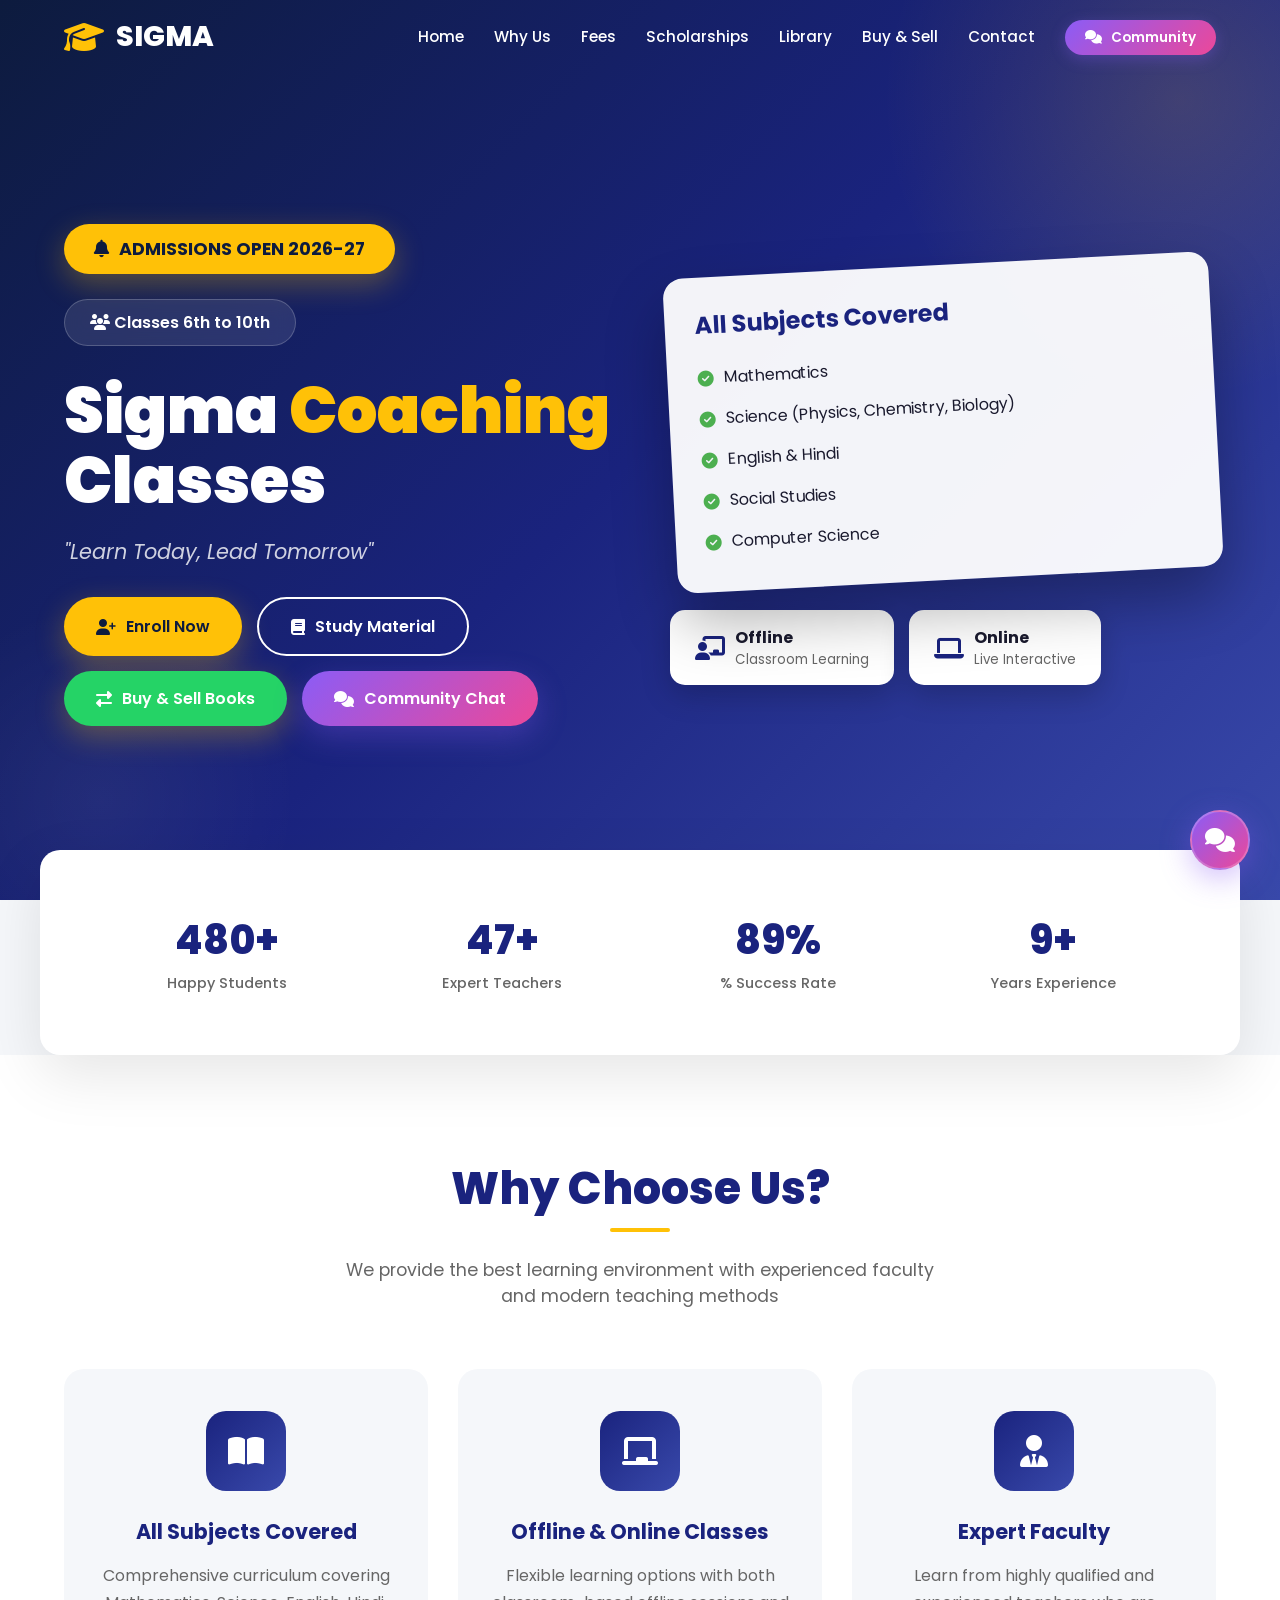
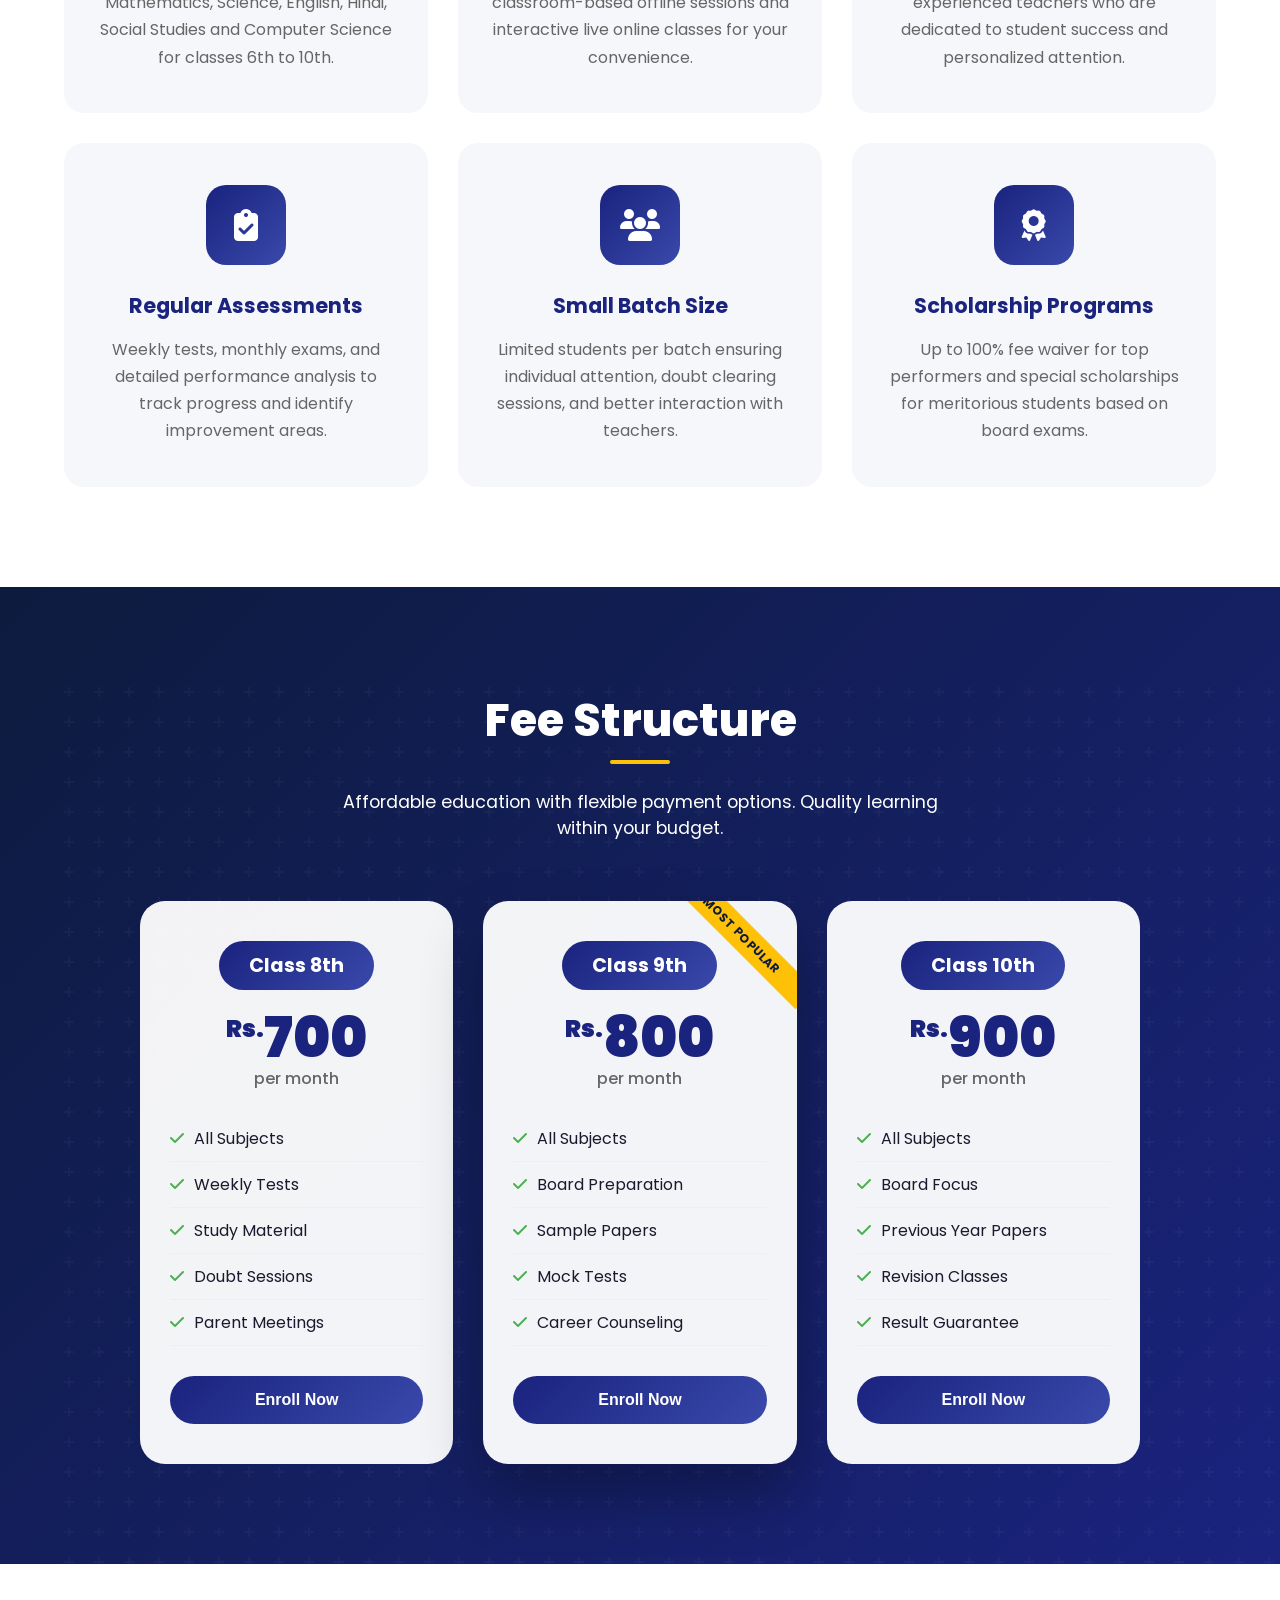
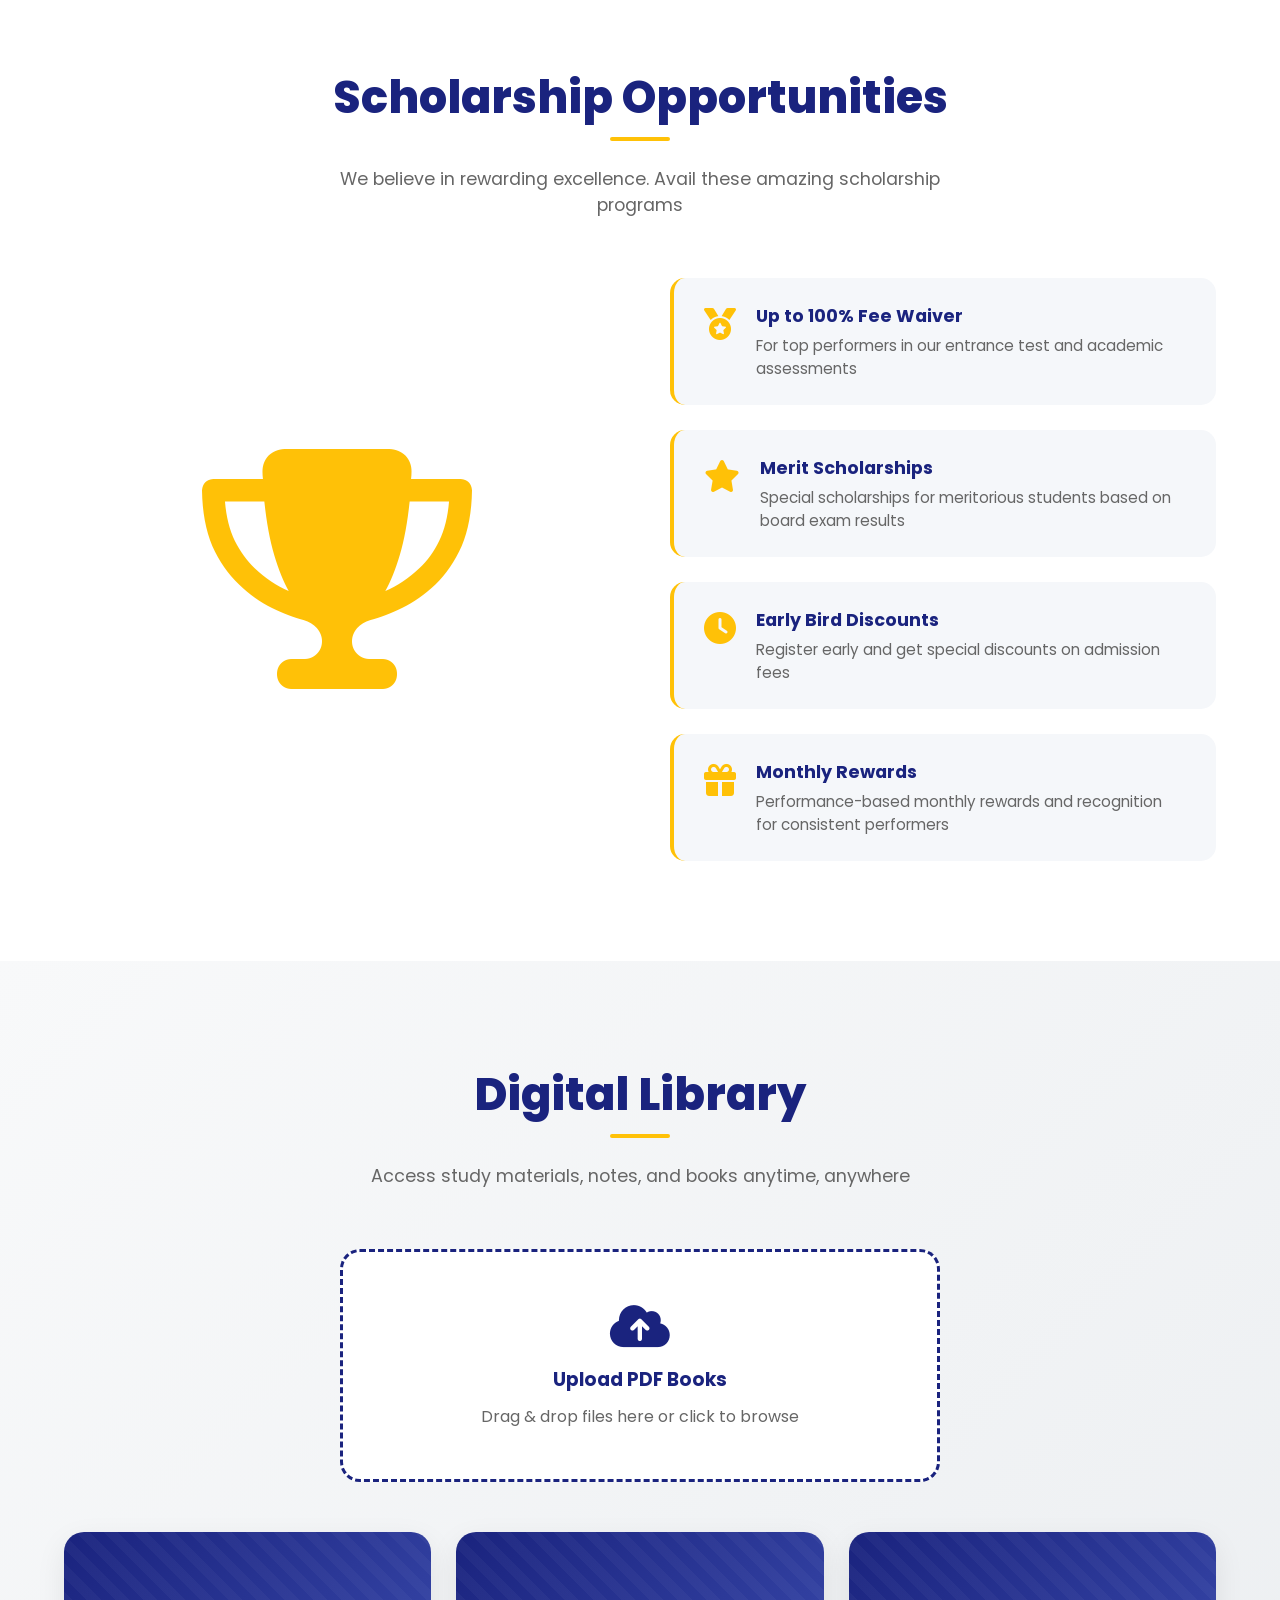
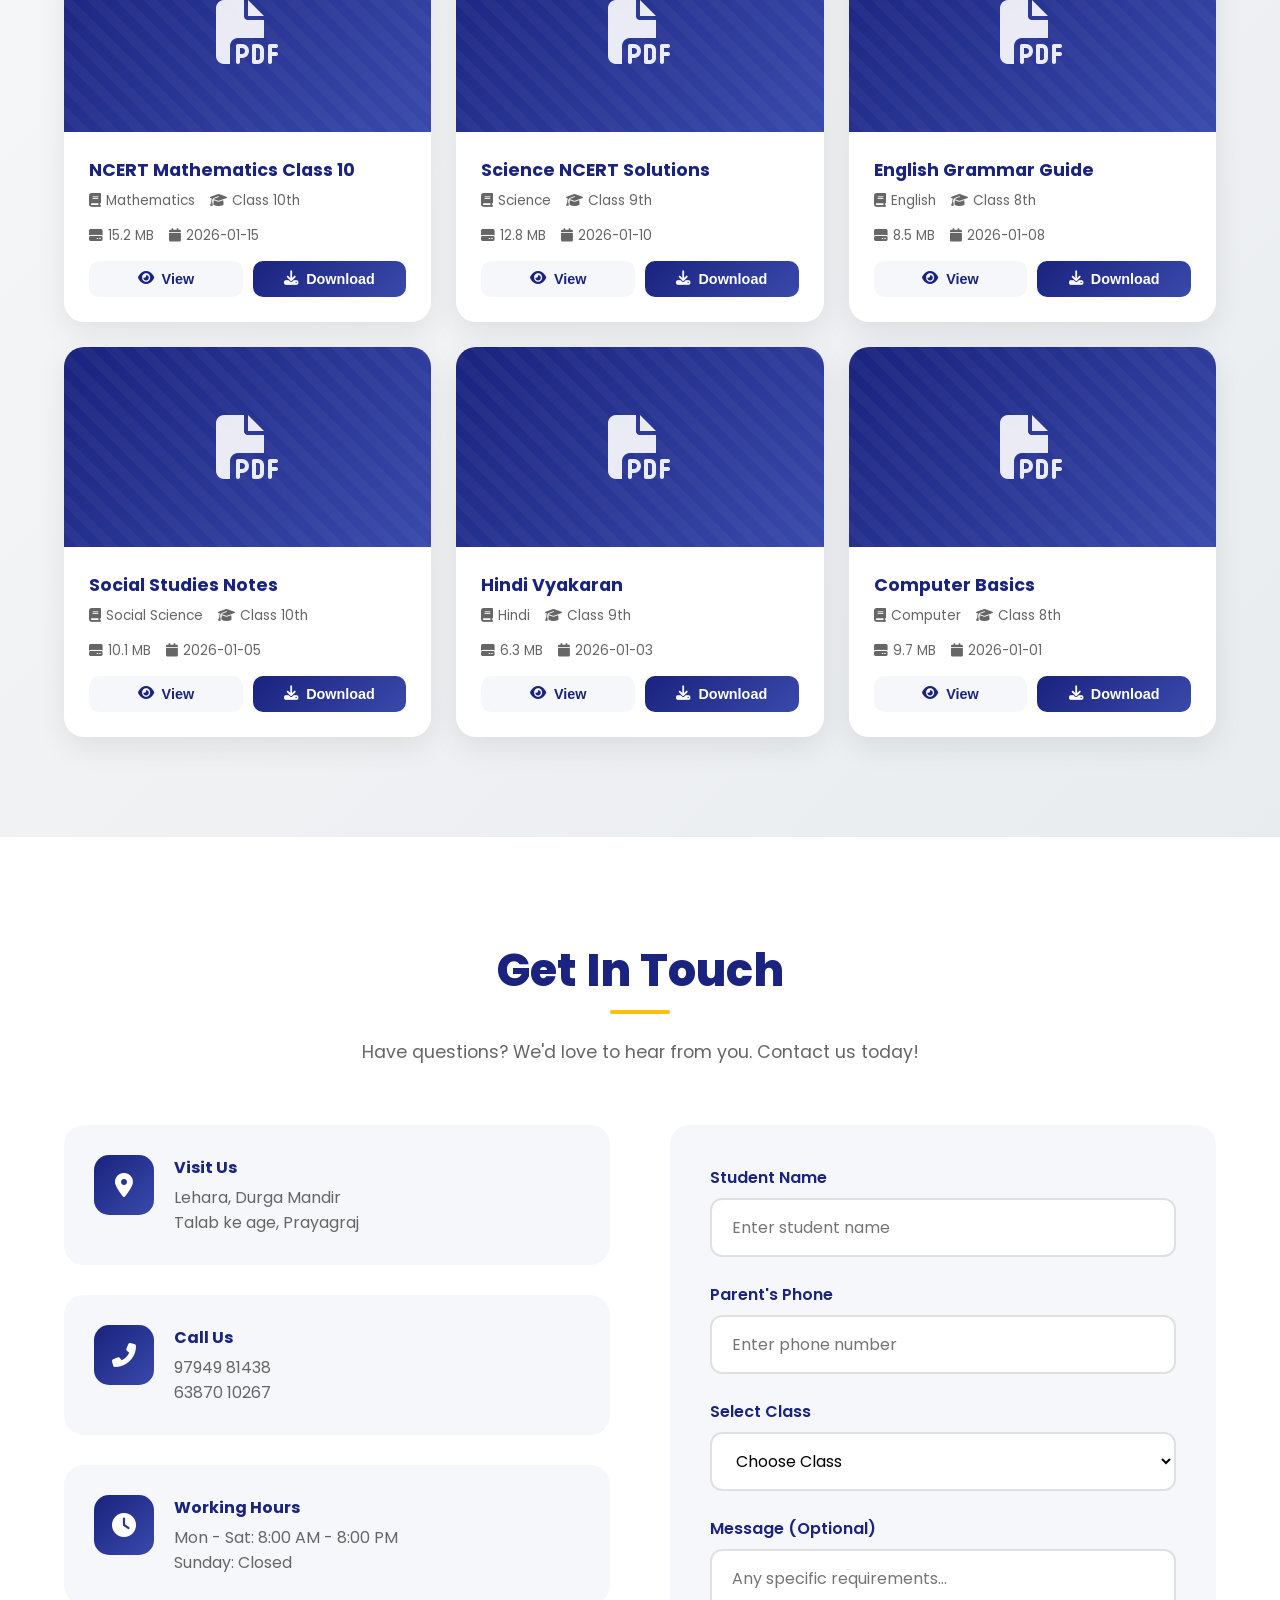
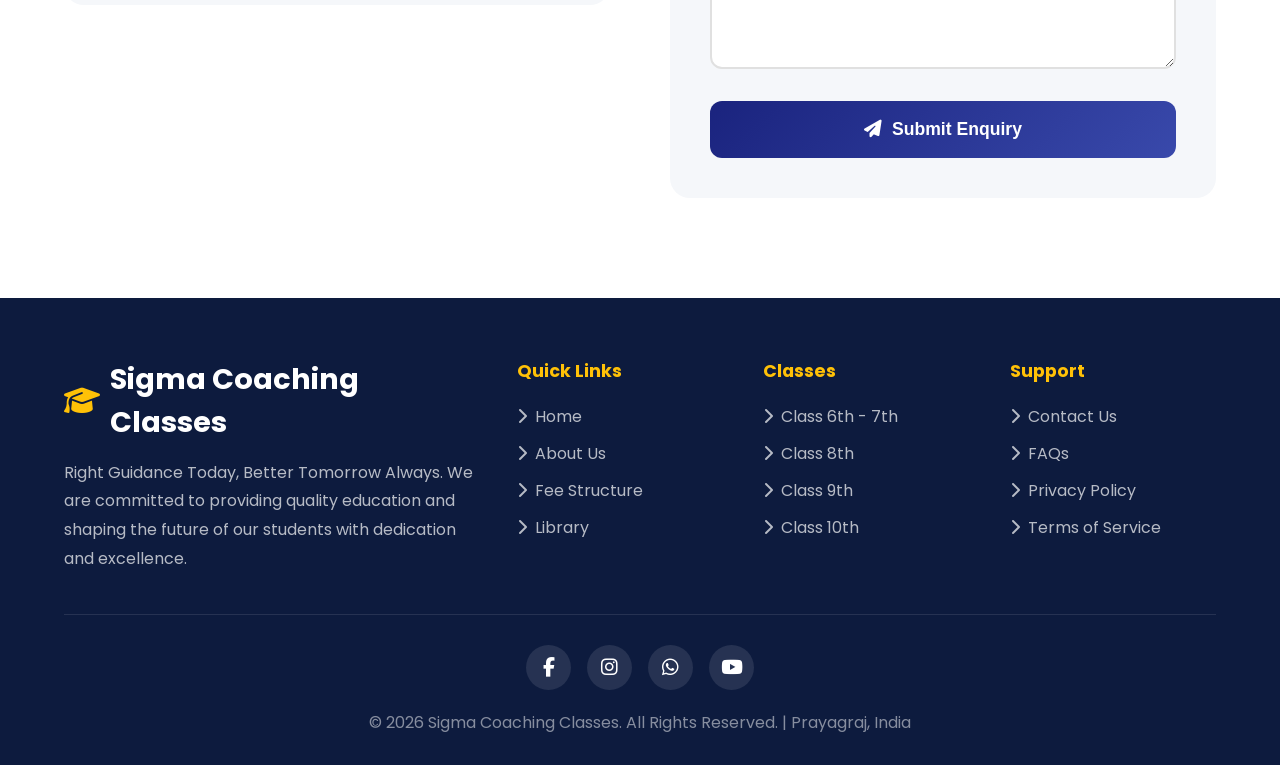
==== commit 80623a4f: "Update index.html" ====
--- a/index.html
+++ b/index.html
@@ -2,857 +2,582 @@
 <html lang="en">
 <head>
     <meta charset="UTF-8">
-    <meta name="viewport" content="width=device-width, initial-scale=1.0, maximum-scale=1.0, user-scalable=no">
-    <title>Sigma Community by Alok Sir</title>
-    <link rel="preconnect" href="https://fonts.googleapis.com">
-    <link href="https://fonts.googleapis.com/css2?family=Inter:wght@300;400;500;600;700;800&display=swap" rel="stylesheet">
+    <meta name="viewport" content="width=device-width, initial-scale=1.0">
+    <title>Sigma Coaching Classes - Learn Today, Lead Tomorrow</title>
+    <link href="https://fonts.googleapis.com/css2?family=Poppins:wght@300;400;500;600;700;800;900&display=swap" rel="stylesheet">
+    <link rel="stylesheet" href="https://cdnjs.cloudflare.com/ajax/libs/font-awesome/6.4.0/css/all.min.css">
     <style>
-        :root {
-            --glass-bg: rgba(255, 255, 255, 0.03);
-            --glass-border: rgba(255, 255, 255, 0.08);
-            --glass-highlight: rgba(255, 255, 255, 0.12);
-            --text-primary: #f0f2f5;
-            --text-secondary: #94a3b8;
-            --accent-start: #8b5cf6;
-            --accent-end: #ec4899;
-            --accent-cyan: #06b6d4;
-            --msg-own-start: #7c3aed;
-            --msg-own-end: #db2777;
-            --msg-other: rgba(15, 23, 42, 0.7);
-            --danger: #f43f5e;
-            --success: #10b981;
-            --radius-sm: 12px;
-            --radius-md: 16px;
-            --radius-lg: 24px;
-            --radius-xl: 32px;
-        }
-
-        * { margin: 0; padding: 0; box-sizing: border-box; -webkit-tap-highlight-color: transparent; }
-
-        html, body {
-            font-family: 'Inter', -apple-system, BlinkMacSystemFont, sans-serif;
-            height: 100vh; height: 100dvh;
-            overflow: hidden; width: 100%;
-            background: #020617;
-            color: var(--text-primary);
-        }
-
-        .mesh-bg {
-            position: fixed; inset: 0; z-index: 0;
-            background: 
-                radial-gradient(ellipse at 20% 20%, rgba(139, 92, 246, 0.15) 0%, transparent 50%),
-                radial-gradient(ellipse at 80% 80%, rgba(236, 72, 153, 0.12) 0%, transparent 50%),
-                radial-gradient(ellipse at 50% 50%, rgba(6, 182, 212, 0.08) 0%, transparent 60%),
-                linear-gradient(180deg, #020617 0%, #0f172a 50%, #1e1b4b 100%);
-            animation: meshShift 20s ease-in-out infinite;
-        }
-
-        @keyframes meshShift { 0%, 100% { opacity: 1; } 50% { opacity: 0.8; } }
-
-        .orb {
-            position: fixed; border-radius: 50%; filter: blur(80px);
-            z-index: 0; pointer-events: none;
-            animation: orbFloat 15s ease-in-out infinite;
-        }
-
-        .orb-1 { width: 400px; height: 400px; background: rgba(139, 92, 246, 0.2); top: -100px; left: -100px; animation-delay: 0s; }
-        .orb-2 { width: 300px; height: 300px; background: rgba(236, 72, 153, 0.15); bottom: -50px; right: -50px; animation-delay: -5s; }
-        .orb-3 { width: 250px; height: 250px; background: rgba(6, 182, 212, 0.12); top: 50%; left: 50%; animation-delay: -10s; }
-
-        @keyframes orbFloat {
-            0%, 100% { transform: translate(0, 0) scale(1); }
-            33% { transform: translate(30px, -30px) scale(1.1); }
-            66% { transform: translate(-20px, 20px) scale(0.95); }
-        }
-
-        /* --- AUTH SCREEN --- */
-        #auth-screen {
-            position: fixed; inset: 0; z-index: 100;
-            display: flex; align-items: center; justify-content: center;
-            padding: 20px;
-        }
-
-        .auth-card {
+        :root { --primary: #1a237e; --primary-light: #3949ab; --accent: #ffc107; --accent-dark: #ff8f00; --white: #ffffff; --light-bg: #f5f7fa; --dark-bg: #0d1b3e; --text-dark: #1a1a2e; --text-light: #666; --success: #4caf50; --chat-color: #8b5cf6; }
+        * { margin: 0; padding: 0; box-sizing: border-box; }
+        html { scroll-behavior: smooth; }
+        body { font-family: 'Poppins', sans-serif; background: var(--light-bg); color: var(--text-dark); overflow-x: hidden; }
+        ::-webkit-scrollbar { width: 10px; }
+        ::-webkit-scrollbar-track { background: var(--dark-bg); }
+        ::-webkit-scrollbar-thumb { background: var(--accent); border-radius: 5px; }
+        #particles-canvas { position: fixed; top: 0; left: 0; width: 100%; height: 100%; pointer-events: none; z-index: 0; }
+        nav { position: fixed; top: 0; width: 100%; padding: 15px 5%; display: flex; justify-content: space-between; align-items: center; z-index: 1000; transition: all 0.4s ease; background: transparent; }
+        nav.scrolled { background: rgba(13, 27, 62, 0.95); backdrop-filter: blur(20px); box-shadow: 0 5px 30px rgba(0,0,0,0.3); padding: 10px 5%; }
+        .logo { display: flex; align-items: center; gap: 12px; font-size: 1.8rem; font-weight: 800; color: var(--white); text-decoration: none; animation: slideInLeft 0.8s ease; }
+        .logo i { color: var(--accent); font-size: 2rem; animation: float 3s ease-in-out infinite; }
+        .nav-links { display: flex; gap: 30px; list-style: none; align-items: center; }
+        .nav-links a { color: var(--white); text-decoration: none; font-weight: 500; font-size: 0.95rem; position: relative; padding: 5px 0; transition: color 0.3s; }
+        .nav-links a::after { content: ''; position: absolute; bottom: 0; left: 0; width: 0; height: 2px; background: var(--accent); transition: width 0.3s ease; }
+        .nav-links a:hover::after { width: 100%; }
+        .nav-links a:hover { color: var(--accent); }
+        
+        /* Community Chat Nav Link */
+        .nav-chat-btn {
+            background: linear-gradient(135deg, #8b5cf6, #ec4899);
+            color: white !important;
+            padding: 8px 20px !important;
+            border-radius: 50px;
+            font-weight: 600 !important;
+            font-size: 0.85rem !important;
+            transition: all 0.3s ease;
+            box-shadow: 0 4px 15px rgba(139, 92, 246, 0.3);
+        }
+        .nav-chat-btn::after { display: none !important; }
+        .nav-chat-btn:hover {
+            transform: translateY(-2px);
+            box-shadow: 0 8px 25px rgba(139, 92, 246, 0.4);
+            color: white !important;
+        }
+        .nav-chat-btn i { margin-right: 6px; }
+
+        .mobile-menu-btn { display: none; background: none; border: none; color: var(--white); font-size: 1.5rem; cursor: pointer; }
+        .hero { min-height: 100vh; background: linear-gradient(135deg, var(--dark-bg) 0%, var(--primary) 50%, var(--primary-light) 100%); display: flex; align-items: center; justify-content: center; position: relative; overflow: hidden; padding: 100px 5% 50px; }
+        .hero::before { content: ''; position: absolute; width: 600px; height: 600px; background: radial-gradient(circle, rgba(255,193,7,0.15) 0%, transparent 70%); border-radius: 50%; top: -200px; right: -200px; animation: pulse 4s ease-in-out infinite; }
+        .hero::after { content: ''; position: absolute; width: 400px; height: 400px; background: radial-gradient(circle, rgba(255,255,255,0.05) 0%, transparent 70%); border-radius: 50%; bottom: -100px; left: -100px; animation: pulse 5s ease-in-out infinite reverse; }
+        .hero-content { display: grid; grid-template-columns: 1fr 1fr; gap: 60px; max-width: 1400px; width: 100%; align-items: center; position: relative; z-index: 1; }
+        .hero-text h1 { font-size: 4rem; font-weight: 900; color: var(--white); line-height: 1.1; margin-bottom: 20px; animation: fadeInUp 1s ease; }
+        .hero-text h1 span { color: var(--accent); display: inline-block; animation: glow 2s ease-in-out infinite alternate; }
+        .hero-text .tagline { font-size: 1.3rem; color: rgba(255,255,255,0.8); margin-bottom: 30px; font-style: italic; animation: fadeInUp 1s ease 0.2s both; }
+        .hero-badge { display: inline-flex; align-items: center; gap: 10px; background: var(--accent); color: var(--dark-bg); padding: 12px 30px; border-radius: 50px; font-weight: 700; font-size: 1.1rem; margin-bottom: 25px; animation: fadeInUp 1s ease 0.3s both, shake 2s ease-in-out infinite; box-shadow: 0 10px 30px rgba(255,193,7,0.3); }
+        .hero-badge i { animation: bellRing 1s ease-in-out infinite; }
+        .hero-classes { display: inline-block; background: rgba(255,255,255,0.1); backdrop-filter: blur(10px); padding: 10px 25px; border-radius: 50px; color: var(--white); font-weight: 600; margin-bottom: 30px; animation: fadeInUp 1s ease 0.4s both; border: 1px solid rgba(255,255,255,0.2); }
+        .hero-buttons { display: flex; gap: 15px; flex-wrap: wrap; animation: fadeInUp 1s ease 0.5s both; }
+        .btn { padding: 15px 32px; border-radius: 50px; font-weight: 600; font-size: 1rem; cursor: pointer; transition: all 0.3s ease; text-decoration: none; display: inline-flex; align-items: center; gap: 10px; border: none; }
+        .btn-primary { background: var(--accent); color: var(--dark-bg); box-shadow: 0 10px 30px rgba(255,193,7,0.3); }
+        .btn-primary:hover { transform: translateY(-3px); box-shadow: 0 15px 40px rgba(255,193,7,0.4); }
+        .btn-outline { background: transparent; color: var(--white); border: 2px solid var(--white); }
+        .btn-outline:hover { background: var(--white); color: var(--dark-bg); transform: translateY(-3px); }
+        
+        /* Community Chat Hero Button */
+        .btn-chat {
+            background: linear-gradient(135deg, #8b5cf6, #ec4899);
+            color: white;
+            box-shadow: 0 10px 30px rgba(139, 92, 246, 0.3);
             position: relative;
-            background: var(--glass-bg);
-            backdrop-filter: blur(40px);
-            -webkit-backdrop-filter: blur(40px);
-            border: 1px solid var(--glass-border);
-            padding: 48px 36px;
-            border-radius: var(--radius-xl);
-            width: 100%; max-width: 420px;
-            text-align: center;
-            box-shadow: 0 25px 50px -12px rgba(0, 0, 0, 0.5), inset 0 1px 1px var(--glass-highlight);
-            animation: cardEnter 0.8s cubic-bezier(0.16, 1, 0.3, 1);
             overflow: hidden;
         }
-
-        .auth-card::before {
-            content: ''; position: absolute; top: 0; left: 0; right: 0; height: 3px;
-            background: linear-gradient(90deg, var(--accent-start), var(--accent-end), var(--accent-cyan));
-            background-size: 200% 100%;
-            animation: gradientShift 3s ease infinite;
-        }
-
-        @keyframes gradientShift { 0%, 100% { background-position: 0% 50%; } 50% { background-position: 100% 50%; } }
-        @keyframes cardEnter { from { opacity: 0; transform: translateY(40px) scale(0.95); } to { opacity: 1; transform: translateY(0) scale(1); } }
-
-        .auth-logo { width: 80px; height: 80px; margin: 0 auto 24px; position: relative; }
-        .auth-logo-ring {
-            position: absolute; inset: 0; border-radius: 50%;
-            border: 2px solid transparent;
-            background: linear-gradient(var(--accent-start), var(--accent-end)) border-box;
-            -webkit-mask: linear-gradient(#fff 0 0) padding-box, linear-gradient(#fff 0 0);
-            mask: linear-gradient(#fff 0 0) padding-box, linear-gradient(#fff 0 0);
-            -webkit-mask-composite: xor; mask-composite: exclude;
-            animation: ringSpin 8s linear infinite;
-        }
-        @keyframes ringSpin { to { transform: rotate(360deg); } }
-
-        .auth-logo-inner {
-            position: absolute; inset: 8px;
-            background: linear-gradient(135deg, var(--accent-start), var(--accent-end));
+        .btn-chat::before {
+            content: '';
+            position: absolute;
+            top: 0; left: -100%; width: 100%; height: 100%;
+            background: linear-gradient(90deg, transparent, rgba(255,255,255,0.2), transparent);
+            transition: left 0.5s;
+        }
+        .btn-chat:hover::before { left: 100%; }
+        .btn-chat:hover {
+            transform: translateY(-3px);
+            box-shadow: 0 15px 40px rgba(139, 92, 246, 0.4);
+            color: white;
+        }
+
+        .hero-visual { position: relative; animation: fadeInRight 1s ease 0.3s both; }
+        .hero-visual .floating-card { background: rgba(255,255,255,0.95); border-radius: 20px; padding: 30px; box-shadow: 0 30px 60px rgba(0,0,0,0.3); transform: rotate(-3deg); animation: floatCard 6s ease-in-out infinite; }
+        .floating-card h3 { color: var(--primary); font-size: 1.5rem; margin-bottom: 15px; }
+        .floating-card .feature-list { list-style: none; }
+        .floating-card .feature-list li { padding: 8px 0; display: flex; align-items: center; gap: 10px; color: var(--text-dark); }
+        .floating-card .feature-list li i { color: var(--success); }
+        .mode-badges { display: flex; gap: 15px; margin-top: 30px; }
+        .mode-badge { background: var(--white); padding: 15px 25px; border-radius: 15px; display: flex; align-items: center; gap: 10px; box-shadow: 0 10px 30px rgba(0,0,0,0.2); animation: float 4s ease-in-out infinite; }
+        .mode-badge:nth-child(2) { animation-delay: 0.5s; }
+        .mode-badge i { font-size: 1.5rem; color: var(--primary); }
+        .stats-bar { background: var(--white); padding: 40px 5%; display: grid; grid-template-columns: repeat(4, 1fr); gap: 30px; max-width: 1200px; margin: -50px auto 0; border-radius: 20px; box-shadow: 0 20px 60px rgba(0,0,0,0.1); position: relative; z-index: 10; animation: fadeInUp 1s ease 0.6s both; }
+        .stat-item { text-align: center; padding: 20px; }
+        .stat-number { font-size: 2.5rem; font-weight: 800; color: var(--primary); display: block; }
+        .stat-label { color: var(--text-light); font-weight: 500; font-size: 0.9rem; }
+        section { padding: 100px 5%; position: relative; }
+        .section-header { text-align: center; margin-bottom: 60px; }
+        .section-header h2 { font-size: 2.8rem; font-weight: 800; color: var(--primary); margin-bottom: 15px; position: relative; display: inline-block; }
+        .section-header h2::after { content: ''; position: absolute; bottom: -10px; left: 50%; transform: translateX(-50%); width: 60px; height: 4px; background: var(--accent); border-radius: 2px; }
+        .section-header p { color: var(--text-light); font-size: 1.1rem; max-width: 600px; margin: 20px auto 0; }
+        .why-us { background: var(--white); }
+        .features-grid { display: grid; grid-template-columns: repeat(auto-fit, minmax(300px, 1fr)); gap: 30px; max-width: 1200px; margin: 0 auto; }
+        .feature-card { background: var(--light-bg); padding: 40px 30px; border-radius: 20px; text-align: center; transition: all 0.4s ease; border: 2px solid transparent; position: relative; overflow: hidden; }
+        .feature-card::before { content: ''; position: absolute; top: 0; left: 0; width: 100%; height: 5px; background: linear-gradient(90deg, var(--primary), var(--accent)); transform: scaleX(0); transition: transform 0.4s ease; }
+        .feature-card:hover::before { transform: scaleX(1); }
+        .feature-card:hover { transform: translateY(-10px); box-shadow: 0 20px 40px rgba(0,0,0,0.1); border-color: var(--accent); }
+        .feature-icon { width: 80px; height: 80px; background: linear-gradient(135deg, var(--primary), var(--primary-light)); border-radius: 20px; display: flex; align-items: center; justify-content: center; margin: 0 auto 25px; font-size: 2rem; color: var(--white); transition: all 0.4s ease; }
+        .feature-card:hover .feature-icon { transform: rotateY(360deg); background: linear-gradient(135deg, var(--accent), var(--accent-dark)); }
+        .feature-card h3 { font-size: 1.3rem; margin-bottom: 15px; color: var(--primary); }
+        .feature-card p { color: var(--text-light); line-height: 1.7; }
+        .fee-section { background: linear-gradient(135deg, var(--dark-bg), var(--primary)); position: relative; overflow: hidden; }
+        .fee-section::before { content: ''; position: absolute; width: 100%; height: 100%; background: url("data:image/svg+xml,%3Csvg width='60' height='60' viewBox='0 0 60 60' xmlns='http://www.w3.org/2000/svg'%3E%3Cg fill='none' fill-rule='evenodd'%3E%3Cg fill='%23ffffff' fill-opacity='0.03'%3E%3Cpath d='M36 34v-4h-2v4h-4v2h4v4h2v-4h4v-2h-4zm0-30V0h-2v4h-4v2h4v4h2V6h4V4h-4zM6 34v-4H4v4H0v2h4v4h2v-4h4v-2H6zM6 4V0H4v4H0v2h4v4h2V6h4V4H6z'/%3E%3C/g%3E%3C/g%3E%3C/svg%3E"); }
+        .fee-section .section-header h2, .fee-section .section-header p { color: var(--white); }
+        .fee-section .section-header h2::after { background: var(--accent); }
+        .fee-cards { display: grid; grid-template-columns: repeat(auto-fit, minmax(280px, 1fr)); gap: 30px; max-width: 1000px; margin: 0 auto; position: relative; z-index: 1; }
+        .fee-card { background: rgba(255,255,255,0.95); border-radius: 25px; padding: 40px 30px; text-align: center; transition: all 0.4s ease; position: relative; overflow: hidden; }
+        .fee-card.featured { transform: scale(1.05); box-shadow: 0 30px 60px rgba(0,0,0,0.3); }
+        .fee-card.featured::before { content: 'MOST POPULAR'; position: absolute; top: 20px; right: -35px; background: var(--accent); color: var(--dark-bg); padding: 5px 40px; font-size: 0.75rem; font-weight: 700; transform: rotate(45deg); }
+        .fee-card:hover { transform: translateY(-15px) scale(1.02); box-shadow: 0 30px 60px rgba(0,0,0,0.2); }
+        .fee-card .class-badge { display: inline-block; background: linear-gradient(135deg, var(--primary), var(--primary-light)); color: var(--white); padding: 10px 30px; border-radius: 50px; font-weight: 700; font-size: 1.2rem; margin-bottom: 20px; }
+        .fee-card .price { font-size: 3.5rem; font-weight: 900; color: var(--primary); line-height: 1; }
+        .fee-card .price span { font-size: 1.5rem; vertical-align: super; }
+        .fee-card .price-period { color: var(--text-light); font-weight: 500; margin-bottom: 25px; }
+        .fee-features { list-style: none; text-align: left; margin-bottom: 30px; }
+        .fee-features li { padding: 10px 0; border-bottom: 1px solid #eee; display: flex; align-items: center; gap: 10px; }
+        .fee-features li i { color: var(--success); }
+        .fee-card .btn-enroll { width: 100%; padding: 15px; background: linear-gradient(135deg, var(--primary), var(--primary-light)); color: var(--white); border: none; border-radius: 50px; font-weight: 600; font-size: 1rem; cursor: pointer; transition: all 0.3s; }
+        .fee-card .btn-enroll:hover { background: linear-gradient(135deg, var(--accent), var(--accent-dark)); color: var(--dark-bg); transform: scale(1.05); }
+        .scholarship-section { background: var(--white); }
+        .scholarship-content { display: grid; grid-template-columns: 1fr 1fr; gap: 60px; max-width: 1200px; margin: 0 auto; align-items: center; }
+        .scholarship-visual { position: relative; }
+        .scholarship-visual .trophy { font-size: 15rem; color: var(--accent); animation: float 3s ease-in-out infinite, glow 2s ease-in-out infinite alternate; display: block; text-align: center; }
+        .scholarship-items { display: flex; flex-direction: column; gap: 25px; }
+        .scholarship-item { background: var(--light-bg); padding: 25px 30px; border-radius: 15px; display: flex; align-items: flex-start; gap: 20px; transition: all 0.3s ease; border-left: 4px solid var(--accent); }
+        .scholarship-item:hover { transform: translateX(10px); box-shadow: 0 10px 30px rgba(0,0,0,0.1); }
+        .scholarship-item i { font-size: 2rem; color: var(--accent); margin-top: 5px; }
+        .scholarship-item h4 { color: var(--primary); margin-bottom: 5px; font-size: 1.1rem; }
+        .scholarship-item p { color: var(--text-light); font-size: 0.95rem; }
+        .library-section { background: linear-gradient(135deg, #f8f9fa, #e9ecef); }
+        .library-grid { display: grid; grid-template-columns: repeat(auto-fill, minmax(280px, 1fr)); gap: 25px; max-width: 1200px; margin: 0 auto; }
+        .book-card { background: var(--white); border-radius: 20px; overflow: hidden; box-shadow: 0 10px 30px rgba(0,0,0,0.08); transition: all 0.4s ease; position: relative; }
+        .book-card:hover { transform: translateY(-10px); box-shadow: 0 20px 50px rgba(0,0,0,0.15); }
+        .book-cover { height: 200px; background: linear-gradient(135deg, var(--primary), var(--primary-light)); display: flex; align-items: center; justify-content: center; position: relative; overflow: hidden; }
+        .book-cover::before { content: ''; position: absolute; width: 150%; height: 150%; background: repeating-linear-gradient(45deg, transparent, transparent 10px, rgba(255,255,255,0.03) 10px, rgba(255,255,255,0.03) 20px); animation: slideDiagonal 20s linear infinite; }
+        .book-cover i { font-size: 4rem; color: rgba(255,255,255,0.9); z-index: 1; }
+        .book-info { padding: 25px; }
+        .book-info h3 { color: var(--primary); font-size: 1.1rem; margin-bottom: 8px; }
+        .book-info .book-meta { display: flex; gap: 15px; margin-bottom: 15px; font-size: 0.85rem; color: var(--text-light); }
+        .book-info .book-meta span { display: flex; align-items: center; gap: 5px; }
+        .book-actions { display: flex; gap: 10px; }
+        .book-actions button { flex: 1; padding: 10px; border: none; border-radius: 10px; font-weight: 600; font-size: 0.9rem; cursor: pointer; transition: all 0.3s; display: flex; align-items: center; justify-content: center; gap: 8px; }
+        .btn-view { background: var(--light-bg); color: var(--primary); }
+        .btn-view:hover { background: var(--primary); color: var(--white); }
+        .btn-download { background: linear-gradient(135deg, var(--primary), var(--primary-light)); color: var(--white); }
+        .btn-download:hover { background: linear-gradient(135deg, var(--accent), var(--accent-dark)); color: var(--dark-bg); }
+        .upload-area { max-width: 600px; margin: 0 auto 50px; background: var(--white); border: 3px dashed var(--primary); border-radius: 20px; padding: 50px; text-align: center; transition: all 0.3s; cursor: pointer; }
+        .upload-area:hover, .upload-area.dragover { background: rgba(26, 35, 126, 0.05); border-color: var(--accent); }
+        .upload-area i { font-size: 3rem; color: var(--primary); margin-bottom: 15px; }
+        .upload-area h3 { color: var(--primary); margin-bottom: 10px; }
+        .upload-area p { color: var(--text-light); }
+        .upload-area input { display: none; }
+        .contact-section { background: var(--white); }
+        .contact-grid { display: grid; grid-template-columns: 1fr 1fr; gap: 60px; max-width: 1200px; margin: 0 auto; }
+        .contact-info { display: flex; flex-direction: column; gap: 30px; }
+        .contact-card { background: var(--light-bg); padding: 30px; border-radius: 20px; display: flex; align-items: flex-start; gap: 20px; transition: all 0.3s ease; }
+        .contact-card:hover { transform: translateX(10px); box-shadow: 0 10px 30px rgba(0,0,0,0.1); }
+        .contact-card .icon-box { width: 60px; height: 60px; background: linear-gradient(135deg, var(--primary), var(--primary-light)); border-radius: 15px; display: flex; align-items: center; justify-content: center; color: var(--white); font-size: 1.5rem; flex-shrink: 0; }
+        .contact-card h4 { color: var(--primary); margin-bottom: 5px; }
+        .contact-card p, .contact-card a { color: var(--text-light); text-decoration: none; transition: color 0.3s; }
+        .contact-card a:hover { color: var(--primary); }
+        .contact-form { background: var(--light-bg); padding: 40px; border-radius: 20px; }
+        .form-group { margin-bottom: 25px; }
+        .form-group label { display: block; margin-bottom: 8px; color: var(--primary); font-weight: 600; }
+        .form-group input, .form-group textarea, .form-group select { width: 100%; padding: 15px 20px; border: 2px solid #e0e0e0; border-radius: 12px; font-family: 'Poppins', sans-serif; font-size: 1rem; transition: all 0.3s; background: var(--white); }
+        .form-group input:focus, .form-group textarea:focus, .form-group select:focus { outline: none; border-color: var(--primary); box-shadow: 0 0 0 4px rgba(26, 35, 126, 0.1); }
+        .form-group textarea { resize: vertical; min-height: 120px; }
+        .contact-form .btn-submit { width: 100%; padding: 18px; background: linear-gradient(135deg, var(--primary), var(--primary-light)); color: var(--white); border: none; border-radius: 12px; font-weight: 700; font-size: 1.1rem; cursor: pointer; transition: all 0.3s; display: flex; align-items: center; justify-content: center; gap: 10px; }
+        .contact-form .btn-submit:hover { background: linear-gradient(135deg, var(--accent), var(--accent-dark)); color: var(--dark-bg); transform: translateY(-2px); box-shadow: 0 10px 30px rgba(255,193,7,0.3); }
+        footer { background: var(--dark-bg); color: var(--white); padding: 60px 5% 30px; }
+        .footer-content { display: grid; grid-template-columns: 2fr 1fr 1fr 1fr; gap: 40px; max-width: 1200px; margin: 0 auto 40px; }
+        .footer-brand h3 { font-size: 1.8rem; margin-bottom: 15px; display: flex; align-items: center; gap: 10px; }
+        .footer-brand h3 i { color: var(--accent); }
+        .footer-brand p { color: rgba(255,255,255,0.7); line-height: 1.8; }
+        .footer-links h4 { color: var(--accent); margin-bottom: 20px; font-size: 1.1rem; }
+        .footer-links ul { list-style: none; }
+        .footer-links li { margin-bottom: 12px; }
+        .footer-links a { color: rgba(255,255,255,0.7); text-decoration: none; transition: all 0.3s; display: flex; align-items: center; gap: 8px; }
+        .footer-links a:hover { color: var(--accent); transform: translateX(5px); }
+        .footer-bottom { border-top: 1px solid rgba(255,255,255,0.1); padding-top: 30px; text-align: center; color: rgba(255,255,255,0.5); }
+        .footer-bottom .social-links { margin-bottom: 20px; }
+        .footer-bottom .social-links a { display: inline-flex; align-items: center; justify-content: center; width: 45px; height: 45px; background: rgba(255,255,255,0.1); border-radius: 50%; color: var(--white); margin: 0 8px; font-size: 1.2rem; transition: all 0.3s; text-decoration: none; }
+        .footer-bottom .social-links a:hover { background: var(--accent); color: var(--dark-bg); transform: translateY(-5px); }
+        .modal-overlay { position: fixed; top: 0; left: 0; width: 100%; height: 100%; background: rgba(0,0,0,0.7); display: flex; align-items: center; justify-content: center; z-index: 2000; opacity: 0; visibility: hidden; transition: all 0.3s; backdrop-filter: blur(5px); }
+        .modal-overlay.active { opacity: 1; visibility: visible; }
+        .modal { background: var(--white); border-radius: 25px; padding: 40px; max-width: 500px; width: 90%; transform: scale(0.8); transition: all 0.3s; position: relative; }
+        .modal-overlay.active .modal { transform: scale(1); }
+        .modal-close { position: absolute; top: 20px; right: 20px; background: none; border: none; font-size: 1.5rem; cursor: pointer; color: var(--text-light); transition: color 0.3s; }
+        .modal-close:hover { color: var(--primary); }
+        .modal h3 { color: var(--primary); margin-bottom: 20px; font-size: 1.5rem; }
+        .toast-container { position: fixed; bottom: 30px; right: 30px; z-index: 3000; display: flex; flex-direction: column; gap: 10px; }
+        .toast { background: var(--white); padding: 20px 25px; border-radius: 15px; box-shadow: 0 10px 40px rgba(0,0,0,0.2); display: flex; align-items: center; gap: 15px; transform: translateX(120%); transition: all 0.4s ease; border-left: 4px solid var(--success); min-width: 300px; }
+        .toast.show { transform: translateX(0); }
+        .toast i { font-size: 1.5rem; color: var(--success); }
+        .toast.error { border-left-color: #f44336; }
+        .toast.error i { color: #f44336; }
+
+        /* ===== FLOATING CHAT BUTTON ===== */
+        .fab-chat {
+            position: fixed;
+            bottom: 30px;
+            right: 30px;
+            width: 60px;
+            height: 60px;
+            background: linear-gradient(135deg, #8b5cf6, #ec4899);
             border-radius: 50%;
-            display: flex; align-items: center; justify-content: center;
-            box-shadow: 0 0 30px rgba(139, 92, 246, 0.4);
-        }
-        .auth-logo svg { width: 36px; height: 36px; color: white; }
-
-        .auth-title {
-            font-size: 28px; font-weight: 800;
-            background: linear-gradient(135deg, #fff 0%, #c4b5fd 100%);
-            -webkit-background-clip: text; -webkit-text-fill-color: transparent;
-            background-clip: text; margin-bottom: 4px; letter-spacing: -0.5px;
-        }
-
-        .auth-subtitle { color: var(--text-secondary); font-size: 16px; font-weight: 500; margin-bottom: 8px; }
-        .auth-tagline {
-            display: inline-flex; align-items: center; gap: 8px;
-            padding: 6px 16px; background: rgba(139, 92, 246, 0.1);
-            border: 1px solid rgba(139, 92, 246, 0.2); border-radius: 100px;
-            font-size: 12px; color: #c4b5fd; font-weight: 600;
-            letter-spacing: 0.5px; text-transform: uppercase; margin-bottom: 32px;
-        }
-        .auth-tagline::before {
-            content: ''; width: 6px; height: 6px;
-            background: var(--success); border-radius: 50%;
-            box-shadow: 0 0 8px var(--success);
-            animation: pulse 2s ease-in-out infinite;
-        }
-        @keyframes pulse { 0%, 100% { opacity: 1; transform: scale(1); } 50% { opacity: 0.6; transform: scale(0.8); } }
-
-        .google-btn {
-            display: flex; align-items: center; justify-content: center; gap: 12px;
-            width: 100%; padding: 16px;
-            background: linear-gradient(135deg, rgba(255,255,255,0.1), rgba(255,255,255,0.05));
-            color: var(--text-primary); border: 1px solid var(--glass-border);
-            border-radius: var(--radius-md); font-size: 15px; font-weight: 600;
-            cursor: pointer; transition: all 0.3s ease; position: relative; overflow: hidden;
-        }
-        .google-btn::before {
-            content: ''; position: absolute; inset: 0;
-            background: linear-gradient(135deg, rgba(139,92,246,0.2), rgba(236,72,153,0.2));
-            opacity: 0; transition: opacity 0.3s;
-        }
-        .google-btn:hover { border-color: rgba(139, 92, 246, 0.4); transform: translateY(-2px); box-shadow: 0 10px 40px -10px rgba(139, 92, 246, 0.3); }
-        .google-btn:hover::before { opacity: 1; }
-        .google-btn:active { transform: translateY(0); }
-        .google-btn span { position: relative; z-index: 1; }
-
-        #auth-error { color: var(--danger); font-size: 13px; margin-top: 16px; min-height: 20px; font-weight: 500; }
-
-        .sponsor-footer { margin-top: 32px; padding-top: 24px; border-top: 1px solid var(--glass-border); }
-        .sponsor-footer p { color: var(--text-secondary); font-size: 11px; text-transform: uppercase; letter-spacing: 1.5px; font-weight: 700; }
-
-        /* --- MAIN APP --- */
-        #app { display: none; height: 100vh; height: 100dvh; flex-direction: row; position: relative; z-index: 1; }
-        #app.active { display: flex; }
-
-        .sidebar {
-            width: 340px; min-width: 280px;
-            background: rgba(15, 23, 42, 0.6);
-            backdrop-filter: blur(20px); -webkit-backdrop-filter: blur(20px);
-            border-right: 1px solid var(--glass-border);
-            display: flex; flex-direction: column; flex-shrink: 0;
-            height: 100%;
-            transition: transform 0.4s cubic-bezier(0.16, 1, 0.3, 1);
-        }
-
-        .sidebar-header {
-            padding: 16px 20px; border-bottom: 1px solid var(--glass-border);
-            display: flex; align-items: center; justify-content: space-between;
-            min-height: 72px; background: rgba(2, 6, 23, 0.4);
-        }
-
-        .my-profile { display: flex; align-items: center; gap: 12px; }
-        .avatar {
-            width: 44px; height: 44px; border-radius: 50%; object-fit: cover;
-            border: 2px solid var(--glass-border);
-            box-shadow: 0 0 0 2px rgba(139, 92, 246, 0.2);
-            flex-shrink: 0; transition: all 0.3s;
-        }
-        .avatar:hover { box-shadow: 0 0 0 3px rgba(139, 92, 246, 0.4); transform: scale(1.05); }
-
-        .logout-btn {
-            background: rgba(244, 63, 94, 0.1); border: 1px solid rgba(244, 63, 94, 0.2);
-            color: var(--danger); cursor: pointer; font-weight: 600; font-size: 12px;
-            padding: 8px 16px; border-radius: var(--radius-sm); transition: all 0.3s; letter-spacing: 0.5px;
-        }
-        .logout-btn:hover { background: var(--danger); color: white; box-shadow: 0 4px 20px rgba(244, 63, 94, 0.3); transform: translateY(-1px); }
-
-        .section-title {
-            padding: 14px 20px 10px; font-size: 10px; color: var(--accent-cyan);
-            text-transform: uppercase; letter-spacing: 2px; font-weight: 700;
-            background: rgba(6, 182, 212, 0.05);
-        }
-
-        .chat-list { flex: 1; overflow-y: auto; -webkit-overflow-scrolling: touch; padding: 8px; }
-
-        .contact-item {
-            display: flex; align-items: center; gap: 14px;
-            padding: 12px 16px; cursor: pointer; border-radius: var(--radius-md);
-            margin: 4px 8px; transition: all 0.3s cubic-bezier(0.16, 1, 0.3, 1);
-            border: 1px solid transparent; min-height: 68px; position: relative; overflow: hidden;
-        }
-        .contact-item::before {
-            content: ''; position: absolute; left: 0; top: 50%; transform: translateY(-50%);
-            width: 3px; height: 0;
-            background: linear-gradient(180deg, var(--accent-start), var(--accent-end));
-            border-radius: 0 4px 4px 0; transition: height 0.3s;
-        }
-        .contact-item:hover { background: rgba(255, 255, 255, 0.04); border-color: var(--glass-border); transform: translateX(4px); }
-        .contact-item:hover::before { height: 60%; }
-        .contact-item.active {
-            background: linear-gradient(135deg, rgba(139, 92, 246, 0.15), rgba(236, 72, 153, 0.1));
-            border-color: rgba(139, 92, 246, 0.3);
-            box-shadow: 0 4px 20px rgba(139, 92, 246, 0.1);
-        }
-        .contact-item.active::before { height: 80%; }
-
-        .contact-name { font-weight: 600; font-size: 15px; white-space: nowrap; overflow: hidden; text-overflow: ellipsis; color: var(--text-primary); }
-        .contact-email { font-size: 12px; color: var(--text-secondary); margin-top: 3px; font-weight: 400; }
-        .online-indicator {
-            width: 10px; height: 10px; background: var(--success); border-radius: 50%;
-            border: 2px solid #0f172a; position: absolute; bottom: 2px; right: 2px;
-            box-shadow: 0 0 8px var(--success);
-        }
-        .avatar-wrap { position: relative; flex-shrink: 0; }
-
-        .chat-area { flex: 1; display: flex; flex-direction: column; position: relative; height: 100%; width: 100%; }
-
-        .chat-header {
-            padding: 14px 24px; background: rgba(15, 23, 42, 0.6);
-            backdrop-filter: blur(20px); -webkit-backdrop-filter: blur(20px);
-            border-bottom: 1px solid var(--glass-border);
-            display: flex; align-items: center; justify-content: space-between;
-            min-height: 72px; flex-shrink: 0;
-        }
-
-        .chat-header-info { display: flex; align-items: center; gap: 14px; flex: 1; min-width: 0; }
-        .chat-header-name { font-weight: 700; font-size: 16px; white-space: nowrap; overflow: hidden; text-overflow: ellipsis; letter-spacing: -0.3px; }
-        .chat-header-status {
-            font-size: 12px; color: var(--success); font-weight: 500;
-            display: flex; align-items: center; gap: 6px;
-        }
-        .chat-header-status::before {
-            content: ''; width: 6px; height: 6px; background: var(--success); border-radius: 50%;
-            box-shadow: 0 0 6px var(--success); animation: pulse 2s ease-in-out infinite;
-        }
-
-        .back-btn {
-            display: none; background: rgba(255, 255, 255, 0.05); border: 1px solid var(--glass-border);
-            color: var(--text-primary); font-size: 18px; width: 40px; height: 40px;
-            border-radius: 50%; align-items: center; justify-content: center;
-            cursor: pointer; transition: all 0.3s; margin-right: 4px;
-        }
-        .back-btn:hover { background: rgba(255, 255, 255, 0.1); transform: translateX(-2px); }
-
-        .delete-chat-btn {
-            background: rgba(244, 63, 94, 0.08); color: var(--danger);
-            border: 1px solid rgba(244, 63, 94, 0.2); padding: 8px 16px;
-            border-radius: var(--radius-sm); cursor: pointer; font-size: 12px;
-            font-weight: 600; transition: all 0.3s; flex-shrink: 0; white-space: nowrap; letter-spacing: 0.5px;
-        }
-        .delete-chat-btn:hover { background: var(--danger); color: white; box-shadow: 0 4px 20px rgba(244, 63, 94, 0.3); transform: translateY(-1px); }
-
-        .messages-container {
-            flex: 1; overflow-y: auto; padding: 24px;
-            display: flex; flex-direction: column; gap: 10px;
-            -webkit-overflow-scrolling: touch;
-        }
-
-        .message-wrapper {
-            display: flex; flex-direction: column; max-width: 75%;
-            animation: msgIn 0.4s cubic-bezier(0.16, 1, 0.3, 1); position: relative;
-        }
-        @keyframes msgIn {
-            from { opacity: 0; transform: translateY(12px) scale(0.95); }
-            to { opacity: 1; transform: translateY(0) scale(1); }
-        }
-        .message-wrapper.own { align-self: flex-end; align-items: flex-end; }
-        .message-wrapper.other { align-self: flex-start; align-items: flex-start; }
-
-        .message {
-            padding: 12px 18px; border-radius: var(--radius-lg); font-size: 14.5px;
-            line-height: 1.5; display: flex; align-items: flex-end; gap: 10px;
-            word-break: break-word; position: relative; box-shadow: 0 4px 15px rgba(0, 0, 0, 0.1);
-        }
-        .message-wrapper.own .message {
-            background: linear-gradient(135deg, var(--msg-own-start), var(--msg-own-end));
-            border-bottom-right-radius: 4px; color: white;
-        }
-        .message-wrapper.other .message {
-            background: var(--msg-other); border: 1px solid var(--glass-border);
-            border-bottom-left-radius: 4px; backdrop-filter: blur(10px);
-        }
-
-        .msg-time { font-size: 11px; opacity: 0.7; flex-shrink: 0; margin-top: 2px; font-weight: 500; }
-        .del-msg-icon {
-            font-size: 11px; cursor: pointer; color: var(--danger); opacity: 0;
-            transition: all 0.3s; margin-top: 6px; padding: 4px 10px;
-            border-radius: 6px; background: rgba(244, 63, 94, 0.1);
-            border: 1px solid rgba(244, 63, 94, 0.15); font-weight: 600; letter-spacing: 0.5px;
-        }
-        .del-msg-icon:hover { background: rgba(244, 63, 94, 0.2); transform: scale(1.05); }
-        .message-wrapper.own:hover .del-msg-icon { opacity: 1; }
-
-        .input-area {
-            padding: 16px 24px; background: rgba(15, 23, 42, 0.6);
-            backdrop-filter: blur(20px); -webkit-backdrop-filter: blur(20px);
-            display: flex; gap: 12px; align-items: center; flex-shrink: 0;
-            border-top: 1px solid var(--glass-border);
-        }
-
-        .input-area input {
-            flex: 1; padding: 14px 22px; border-radius: 100px;
-            border: 1px solid var(--glass-border); background: rgba(2, 6, 23, 0.6);
-            color: var(--text-primary); font-size: 15px; outline: none;
-            min-width: 0; font-family: inherit; transition: all 0.3s;
-        }
-        .input-area input::placeholder { color: #475569; }
-        .input-area input:focus { border-color: rgba(139, 92, 246, 0.4); box-shadow: 0 0 0 4px rgba(139, 92, 246, 0.1); }
-
-        .send-btn {
-            width: 48px; height: 48px; border-radius: 50%; border: none;
-            background: linear-gradient(135deg, var(--accent-start), var(--accent-end));
-            color: white; cursor: pointer; display: flex; align-items: center; justify-content: center;
-            flex-shrink: 0; transition: all 0.3s;
-            box-shadow: 0 4px 20px rgba(139, 92, 246, 0.3); position: relative; overflow: hidden;
-        }
-        .send-btn::before {
-            content: ''; position: absolute; inset: 0;
-            background: linear-gradient(135deg, var(--accent-end), var(--accent-start));
-            opacity: 0; transition: opacity 0.3s;
-        }
-        .send-btn:hover { transform: scale(1.08) rotate(-5deg); box-shadow: 0 8px 30px rgba(139, 92, 246, 0.4); }
-        .send-btn:hover::before { opacity: 1; }
-        .send-btn:active { transform: scale(0.95); }
-        .send-btn:disabled { opacity: 0.3; cursor: not-allowed; transform: none; box-shadow: none; }
-        .send-btn svg { position: relative; z-index: 1; }
-
-        .empty-state {
-            flex: 1; display: flex; align-items: center; justify-content: center;
-            color: var(--text-secondary); text-align: center; flex-direction: column;
-            padding: 40px; animation: fadeIn 1s ease;
-        }
-        @keyframes fadeIn { from { opacity: 0; } to { opacity: 1; } }
-
-        .empty-state-icon { font-size: 64px; margin-bottom: 24px; filter: drop-shadow(0 0 30px rgba(139, 92, 246, 0.3)); animation: float 6s ease-in-out infinite; }
-        @keyframes float { 0%, 100% { transform: translateY(0); } 50% { transform: translateY(-10px); } }
-
-        .empty-state h3 {
-            font-size: 22px; font-weight: 700; margin-bottom: 6px;
-            background: linear-gradient(135deg, #fff, #c4b5fd);
-            -webkit-background-clip: text; -webkit-text-fill-color: transparent;
-        }
-        .empty-state p { color: var(--text-secondary); font-size: 15px; margin-bottom: 8px; }
-        .empty-state .sponsor-tag {
-            margin-top: 32px; padding: 10px 24px;
-            background: rgba(139, 92, 246, 0.08); border: 1px solid rgba(139, 92, 246, 0.15);
-            border-radius: 100px; font-size: 11px; color: #c4b5fd;
-            font-weight: 700; letter-spacing: 1.5px; text-transform: uppercase;
-        }
-
-        .hidden { display: none !important; }
-
-        /* Debug panel */
-        .debug-panel {
-            position: fixed; bottom: 10px; left: 10px;
-            background: rgba(0,0,0,0.85); color: #00ff00;
-            padding: 10px 15px; border-radius: 8px;
-            font-family: monospace; font-size: 11px;
-            max-width: 350px; max-height: 200px;
-            overflow-y: auto; z-index: 9999;
-            border: 1px solid #333;
-        }
-        .debug-panel .debug-error { color: #ff4444; }
-        .debug-panel .debug-info { color: #44aaff; }
-        .debug-panel .debug-success { color: #44ff44; }
-
-        /* Toast notification */
-        .toast {
-            position: fixed; top: 20px; left: 50%; transform: translateX(-50%) translateY(-100px);
-            background: rgba(244, 63, 94, 0.9); backdrop-filter: blur(10px);
-            color: white; padding: 12px 24px; border-radius: var(--radius-md);
-            font-size: 14px; font-weight: 600; z-index: 1000;
-            transition: transform 0.4s cubic-bezier(0.16, 1, 0.3, 1);
-            box-shadow: 0 10px 30px rgba(244, 63, 94, 0.3);
-            border: 1px solid rgba(255, 255, 255, 0.1);
-        }
-        .toast.show { transform: translateX(-50%) translateY(0); }
-
-        /* Mobile */
-        @media (max-width: 768px) {
-            .sidebar { width: 100%; position: absolute; left: 0; top: 0; bottom: 0; z-index: 10; transform: translateX(0); }
-            .sidebar.hidden-mobile { transform: translateX(-100%); }
-            .chat-area { width: 100%; position: absolute; left: 0; top: 0; bottom: 0; z-index: 5; transform: translateX(100%); transition: transform 0.4s cubic-bezier(0.16, 1, 0.3, 1); }
-            .chat-area.chat-visible { transform: translateX(0); }
-            .back-btn { display: flex; }
-            .empty-state { display: none !important; }
-            .message-wrapper { max-width: 85%; }
-            .auth-card { padding: 36px 24px; }
-            .messages-container { padding: 16px; }
-            .input-area { padding: 12px 16px; }
-            .chat-header { padding: 12px 16px; }
-            .debug-panel { max-width: 250px; font-size: 10px; }
-        }
-
-        @media (min-width: 769px) {
-            .sidebar { position: relative; transform: none !important; }
-            .chat-area { position: relative; transform: none !important; }
-        }
-
-        ::-webkit-scrollbar { width: 5px; }
-        ::-webkit-scrollbar-track { background: transparent; }
-        ::-webkit-scrollbar-thumb { background: linear-gradient(180deg, var(--accent-start), var(--accent-end)); border-radius: 10px; }
-        ::-webkit-scrollbar-thumb:hover { background: linear-gradient(180deg, var(--accent-end), var(--accent-start)); }
-
-        .contact-item { animation: slideIn 0.4s cubic-bezier(0.16, 1, 0.3, 1) both; }
-        .contact-item:nth-child(1) { animation-delay: 0.05s; }
-        .contact-item:nth-child(2) { animation-delay: 0.1s; }
-        .contact-item:nth-child(3) { animation-delay: 0.15s; }
-        .contact-item:nth-child(4) { animation-delay: 0.2s; }
-        .contact-item:nth-child(5) { animation-delay: 0.25s; }
-
-        @keyframes slideIn {
-            from { opacity: 0; transform: translateX(-20px); }
-            to { opacity: 1; transform: translateX(0); }
+            display: flex;
+            align-items: center;
+            justify-content: center;
+            color: white;
+            font-size: 24px;
+            cursor: pointer;
+            z-index: 999;
+            box-shadow: 0 8px 30px rgba(139, 92, 246, 0.4);
+            transition: all 0.3s cubic-bezier(0.16, 1, 0.3, 1);
+            text-decoration: none;
+            border: 2px solid rgba(255,255,255,0.2);
+            animation: fabPulse 2s ease-in-out infinite;
+        }
+        .fab-chat:hover {
+            transform: scale(1.1) rotate(-5deg);
+            box-shadow: 0 12px 40px rgba(139, 92, 246, 0.5);
+            animation: none;
+        }
+        .fab-chat:active { transform: scale(0.95); }
+        .fab-chat .fab-tooltip {
+            position: absolute;
+            right: 70px;
+            background: rgba(15, 23, 42, 0.9);
+            color: white;
+            padding: 8px 16px;
+            border-radius: 8px;
+            font-size: 13px;
+            font-weight: 600;
+            white-space: nowrap;
+            opacity: 0;
+            transform: translateX(10px);
+            transition: all 0.3s ease;
+            pointer-events: none;
+            backdrop-filter: blur(10px);
+            border: 1px solid rgba(255,255,255,0.1);
+        }
+        .fab-chat:hover .fab-tooltip {
+            opacity: 1;
+            transform: translateX(0);
+        }
+        @keyframes fabPulse {
+            0%, 100% { box-shadow: 0 8px 30px rgba(139, 92, 246, 0.4); }
+            50% { box-shadow: 0 8px 30px rgba(139, 92, 246, 0.6), 0 0 0 8px rgba(139, 92, 246, 0.1); }
+        }
+
+        @keyframes fadeInUp { from { opacity: 0; transform: translateY(30px); } to { opacity: 1; transform: translateY(0); } }
+        @keyframes fadeInRight { from { opacity: 0; transform: translateX(50px); } to { opacity: 1; transform: translateX(0); } }
+        @keyframes slideInLeft { from { opacity: 0; transform: translateX(-50px); } to { opacity: 1; transform: translateX(0); } }
+        @keyframes float { 0%, 100% { transform: translateY(0); } 50% { transform: translateY(-15px); } }
+        @keyframes floatCard { 0%, 100% { transform: rotate(-3deg) translateY(0); } 50% { transform: rotate(-3deg) translateY(-15px); } }
+        @keyframes pulse { 0%, 100% { transform: scale(1); opacity: 0.5; } 50% { transform: scale(1.1); opacity: 0.8; } }
+        @keyframes glow { from { text-shadow: 0 0 10px rgba(255,193,7,0.5); } to { text-shadow: 0 0 30px rgba(255,193,7,0.8), 0 0 60px rgba(255,193,7,0.4); } }
+        @keyframes shake { 0%, 100% { transform: rotate(0deg); } 10% { transform: rotate(-2deg); } 20% { transform: rotate(2deg); } 30% { transform: rotate(-2deg); } 40% { transform: rotate(0deg); } }
+        @keyframes bellRing { 0%, 100% { transform: rotate(0); } 20% { transform: rotate(15deg); } 40% { transform: rotate(-15deg); } 60% { transform: rotate(10deg); } 80% { transform: rotate(-10deg); } }
+        @keyframes slideDiagonal { 0% { transform: translate(0, 0); } 100% { transform: translate(-50px, -50px); } }
+        .reveal { opacity: 0; transform: translateY(50px); transition: all 0.8s ease; }
+        .reveal.active { opacity: 1; transform: translateY(0); }
+        @media (max-width: 992px) { 
+            .hero-content { grid-template-columns: 1fr; text-align: center; } 
+            .hero-text h1 { font-size: 2.8rem; } 
+            .hero-buttons { justify-content: center; } 
+            .mode-badges { justify-content: center; } 
+            .stats-bar { grid-template-columns: repeat(2, 1fr); } 
+            .scholarship-content { grid-template-columns: 1fr; } 
+            .contact-grid { grid-template-columns: 1fr; } 
+            .footer-content { grid-template-columns: 1fr 1fr; } 
+        }
+        @media (max-width: 768px) { 
+            .nav-links { display: none; } 
+            .mobile-menu-btn { display: block; } 
+            .hero-text h1 { font-size: 2.2rem; } 
+            .stats-bar { grid-template-columns: 1fr; margin: -30px 20px 0; } 
+            .fee-card.featured { transform: scale(1); } 
+            .footer-content { grid-template-columns: 1fr; } 
+            section { padding: 60px 5%; } 
+            .fab-chat { width: 54px; height: 54px; font-size: 20px; bottom: 20px; right: 20px; }
+            .fab-chat .fab-tooltip { display: none; }
+            .hero-buttons { gap: 10px; }
+            .btn { padding: 12px 24px; font-size: 0.9rem; }
         }
     </style>
 </head>
 <body>
-
-    <div class="mesh-bg"></div>
-    <div class="orb orb-1"></div>
-    <div class="orb orb-2"></div>
-    <div class="orb orb-3"></div>
-
-    <!-- Debug Panel -->
-    <div id="debugPanel" class="debug-panel">
-        <div class="debug-info">=== DEBUG CONSOLE ===</div>
-    </div>
-
-    <!-- Toast for errors -->
-    <div id="toast" class="toast"></div>
-
-    <!-- AUTH SCREEN -->
-    <div id="auth-screen">
-        <div class="auth-card">
-            <div class="auth-logo">
-                <div class="auth-logo-ring"></div>
-                <div class="auth-logo-inner">
-                    <svg xmlns="http://www.w3.org/2000/svg" fill="none" viewBox="0 0 24 24" stroke-width="1.5" stroke="currentColor">
-                        <path stroke-linecap="round" stroke-linejoin="round" d="M12 2L2 7l10 5 10-5-10-5z"/>
-                        <polyline points="2 17 12 22 22 17"/>
-                        <polyline points="2 12 12 17 22 12"/>
-                    </svg>
+    <canvas id="particles-canvas"></canvas>
+
+    <!-- Floating Community Chat Button -->
+    <a href="https://sigmaclassez.github.io/mavischat/" target="_blank" class="fab-chat" aria-label="Community Chat">
+        <i class="fas fa-comments"></i>
+        <span class="fab-tooltip">Community Chat</span>
+    </a>
+
+    <nav id="navbar">
+        <a href="#" class="logo"><i class="fas fa-graduation-cap"></i>SIGMA</a>
+        <ul class="nav-links">
+            <li><a href="#home">Home</a></li>
+            <li><a href="#why-us">Why Us</a></li>
+            <li><a href="#fees">Fees</a></li>
+            <li><a href="#scholarship">Scholarships</a></li>
+            <li><a href="library.html">Library</a></li>
+            <li><a href="buy-sell-books.html">Buy & Sell</a></li>
+            <li><a href="#contact">Contact</a></li>
+            <li><a href="https://sigmaclassez.github.io/mavischat/" target="_blank" class="nav-chat-btn"><i class="fas fa-comments"></i> Community</a></li>
+        </ul>
+        <button class="mobile-menu-btn" onclick="toggleMobileMenu()"><i class="fas fa-bars"></i></button>
+    </nav>
+
+    <section class="hero" id="home">
+        <div class="hero-content">
+            <div class="hero-text">
+                <div class="hero-badge"><i class="fas fa-bell"></i>ADMISSIONS OPEN 2026-27</div>
+                <div class="hero-classes"><i class="fas fa-users"></i> Classes 6th to 10th</div>
+                <h1>Sigma <span>Coaching</span><br>Classes</h1>
+                <p class="tagline">"Learn Today, Lead Tomorrow"</p>
+                <div class="hero-buttons">
+                    <a href="#contact" class="btn btn-primary"><i class="fas fa-user-plus"></i> Enroll Now</a>
+                    <a href="library.html" class="btn btn-outline"><i class="fas fa-book"></i> Study Material</a>
+                    <a href="buy-sell-books.html" class="btn btn-primary" style="background: #25D366; color: white; border: none;"><i class="fas fa-exchange-alt"></i> Buy & Sell Books</a>
+                    <a href="https://sigmaclassez.github.io/mavischat/" target="_blank" class="btn btn-chat"><i class="fas fa-comments"></i> Community Chat</a>
                 </div>
             </div>
-            <h1 class="auth-title">Sigma Community</h1>
-            <p class="auth-subtitle">by Alok Sir</p>
-            <div class="auth-tagline">Connect & Learn</div>
-
-            <button class="google-btn" id="login-btn">
-                <svg width="20" height="20" viewBox="0 0 24 24"><path d="M22.56 12.25c0-.78-.07-1.53-.2-2.25H12v4.26h5.92c-.26 1.37-1.04 2.53-2.21 3.31v2.77h3.57c2.08-1.92 3.28-4.74 3.28-8.09z" fill="#4285F4"/><path d="M12 23c2.97 0 5.46-.98 7.28-2.66l-3.57-2.77c-.98.66-2.23 1.06-3.71 1.06-2.86 0-5.29-1.93-6.16-4.53H2.18v2.84C3.99 20.53 7.7 23 12 23z" fill="#34A853"/><path d="M5.84 14.09c-.22-.66-.35-1.36-.35-2.09s.13-1.43.35-2.09V7.07H2.18C1.43 8.55 1 10.22 1 12s.43 3.45 1.18 4.93l2.85-2.22.81-.62z" fill="#FBBC05"/><path d="M12 5.38c1.62 0 3.06.56 4.21 1.64l3.15-3.15C17.45 2.09 14.97 1 12 1 7.7 1 3.99 3.47 2.18 7.07l3.66 2.84c.87-2.6 3.3-4.53 6.16-4.53z" fill="#EA4335"/></svg>
-                <span>Sign in with Google</span>
-            </button>
-            <p id="auth-error"></p>
-
-            <div class="sponsor-footer">
-                <p>Sponsored by Sigma Coaching Classes</p>
+            <div class="hero-visual">
+                <div class="floating-card">
+                    <h3></i> All Subjects Covered</h3>
+                    <ul class="feature-list">
+                        <li><i class="fas fa-check-circle"></i> Mathematics</li>
+                        <li><i class="fas fa-check-circle"></i> Science (Physics, Chemistry, Biology)</li>
+                        <li><i class="fas fa-check-circle"></i> English & Hindi</li>
+                        <li><i class="fas fa-check-circle"></i> Social Studies</li>
+                        <li><i class="fas fa-check-circle"></i> Computer Science</li>
+                    </ul>
+                </div>
+                <div class="mode-badges">
+                    <div class="mode-badge"><i class="fas fa-chalkboard-teacher"></i><div><strong>Offline</strong><small style="display:block;color:var(--text-light);">Classroom Learning</small></div></div>
+                    <div class="mode-badge"><i class="fas fa-laptop"></i><div><strong>Online</strong><small style="display:block;color:var(--text-light);">Live Interactive</small></div></div>
+                </div>
             </div>
         </div>
+    </section>
+
+    <div class="stats-bar">
+        <div class="stat-item"><span class="stat-number" data-target="500">0</span><span class="stat-label">Happy Students</span></div>
+        <div class="stat-item"><span class="stat-number" data-target="50">0</span><span class="stat-label">Expert Teachers</span></div>
+        <div class="stat-item"><span class="stat-number" data-target="95">0</span><span class="stat-label">% Success Rate</span></div>
+        <div class="stat-item"><span class="stat-number" data-target="10">0</span><span class="stat-label">Years Experience</span></div>
     </div>
 
-    <!-- MAIN APP -->
-    <div id="app">
-        <div class="sidebar" id="sidebar">
-            <div class="sidebar-header">
-                <div class="my-profile">
-                    <div class="avatar-wrap">
-                        <img src="" id="my-avatar" class="avatar" alt="Me">
-                        <div class="online-indicator"></div>
-                    </div>
-                    <div style="min-width: 0;">
-                        <div id="my-name" style="font-weight: 700; font-size: 15px; white-space: nowrap; overflow: hidden; text-overflow: ellipsis;"></div>
-                        <div style="font-size: 12px; color: var(--success); font-weight: 500; display: flex; align-items: center; gap: 4px;">
-                            <span style="width: 6px; height: 6px; background: var(--success); border-radius: 50%; box-shadow: 0 0 6px var(--success);"></span>
-                            Online
+    <section class="why-us" id="why-us">
+        <div class="section-header reveal"><h2>Why Choose Us?</h2><p>We provide the best learning environment with experienced faculty and modern teaching methods</p></div>
+        <div class="features-grid">
+            <div class="feature-card reveal"><div class="feature-icon"><i class="fas fa-book-open"></i></div><h3>All Subjects Covered</h3><p>Comprehensive curriculum covering Mathematics, Science, English, Hindi, Social Studies and Computer Science for classes 6th to 10th.</p></div>
+            <div class="feature-card reveal"><div class="feature-icon"><i class="fas fa-chalkboard"></i></div><h3>Offline & Online Classes</h3><p>Flexible learning options with both classroom-based offline sessions and interactive live online classes for your convenience.</p></div>
+            <div class="feature-card reveal"><div class="feature-icon"><i class="fas fa-user-tie"></i></div><h3>Expert Faculty</h3><p>Learn from highly qualified and experienced teachers who are dedicated to student success and personalized attention.</p></div>
+            <div class="feature-card reveal"><div class="feature-icon"><i class="fas fa-clipboard-check"></i></div><h3>Regular Assessments</h3><p>Weekly tests, monthly exams, and detailed performance analysis to track progress and identify improvement areas.</p></div>
+            <div class="feature-card reveal"><div class="feature-icon"><i class="fas fa-users"></i></div><h3>Small Batch Size</h3><p>Limited students per batch ensuring individual attention, doubt clearing sessions, and better interaction with teachers.</p></div>
+            <div class="feature-card reveal"><div class="feature-icon"><i class="fas fa-award"></i></div><h3>Scholarship Programs</h3><p>Up to 100% fee waiver for top performers and special scholarships for meritorious students based on board exams.</p></div>
+        </div>
+    </section>
+
+    <section class="fee-section" id="fees">
+        <div class="section-header reveal"><h2>Fee Structure</h2><p>Affordable education with flexible payment options. Quality learning within your budget.</p></div>
+        <div class="fee-cards">
+            <div class="fee-card reveal"><div class="class-badge">Class 8th</div><div class="price"><span>Rs.</span>700</div><div class="price-period">per month</div><ul class="fee-features"><li><i class="fas fa-check"></i> All Subjects</li><li><i class="fas fa-check"></i> Weekly Tests</li><li><i class="fas fa-check"></i> Study Material</li><li><i class="fas fa-check"></i> Doubt Sessions</li><li><i class="fas fa-check"></i> Parent Meetings</li></ul><button class="btn-enroll" onclick="openEnrollModal('8th')">Enroll Now</button></div>
+            <div class="fee-card featured reveal"><div class="class-badge">Class 9th</div><div class="price"><span>Rs.</span>800</div><div class="price-period">per month</div><ul class="fee-features"><li><i class="fas fa-check"></i> All Subjects</li><li><i class="fas fa-check"></i> Board Preparation</li><li><i class="fas fa-check"></i> Sample Papers</li><li><i class="fas fa-check"></i> Mock Tests</li><li><i class="fas fa-check"></i> Career Counseling</li></ul><button class="btn-enroll" onclick="openEnrollModal('9th')">Enroll Now</button></div>
+            <div class="fee-card reveal"><div class="class-badge">Class 10th</div><div class="price"><span>Rs.</span>900</div><div class="price-period">per month</div><ul class="fee-features"><li><i class="fas fa-check"></i> All Subjects</li><li><i class="fas fa-check"></i> Board Focus</li><li><i class="fas fa-check"></i> Previous Year Papers</li><li><i class="fas fa-check"></i> Revision Classes</li><li><i class="fas fa-check"></i> Result Guarantee</li></ul><button class="btn-enroll" onclick="openEnrollModal('10th')">Enroll Now</button></div>
+        </div>
+    </section>
+
+    <section class="scholarship-section" id="scholarship">
+        <div class="section-header reveal"><h2>Scholarship Opportunities</h2><p>We believe in rewarding excellence. Avail these amazing scholarship programs</p></div>
+        <div class="scholarship-content">
+            <div class="scholarship-visual reveal"><i class="fas fa-trophy trophy"></i></div>
+            <div class="scholarship-items">
+                <div class="scholarship-item reveal"><i class="fas fa-medal"></i><div><h4>Up to 100% Fee Waiver</h4><p>For top performers in our entrance test and academic assessments</p></div></div>
+                <div class="scholarship-item reveal"><i class="fas fa-star"></i><div><h4>Merit Scholarships</h4><p>Special scholarships for meritorious students based on board exam results</p></div></div>
+                <div class="scholarship-item reveal"><i class="fas fa-clock"></i><div><h4>Early Bird Discounts</h4><p>Register early and get special discounts on admission fees</p></div></div>
+                <div class="scholarship-item reveal"><i class="fas fa-gift"></i><div><h4>Monthly Rewards</h4><p>Performance-based monthly rewards and recognition for consistent performers</p></div></div>
+            </div>
+        </div>
+    </section>
+
+    <section class="library-section" id="library">
+        <div class="section-header reveal"><h2>Digital Library</h2><p>Access study materials, notes, and books anytime, anywhere</p></div>
+        <div class="upload-area reveal" id="uploadArea" onclick="document.getElementById('pdfInput').click()">
+            <i class="fas fa-cloud-upload-alt"></i>
+            <h3>Upload PDF Books</h3>
+            <p>Drag & drop files here or click to browse</p>
+            <input type="file" id="pdfInput" accept=".pdf" multiple onchange="handleFileUpload(event)">
+        </div>
+        <div class="library-grid" id="libraryGrid"></div>
+    </section>
+
+    <section class="contact-section" id="contact">
+        <div class="section-header reveal"><h2>Get In Touch</h2><p>Have questions? We'd love to hear from you. Contact us today!</p></div>
+        <div class="contact-grid">
+            <div class="contact-info reveal">
+                <div class="contact-card"><div class="icon-box"><i class="fas fa-map-marker-alt"></i></div><div><h4>Visit Us</h4><p>Lehara, Durga Mandir<br>Talab ke age, Prayagraj</p></div></div>
+                <div class="contact-card"><div class="icon-box"><i class="fas fa-phone-alt"></i></div><div><h4>Call Us</h4><a href="tel:9794981438">97949 81438</a><br><a href="tel:6387010267">63870 10267</a></div></div>
+                <div class="contact-card"><div class="icon-box"><i class="fas fa-clock"></i></div><div><h4>Working Hours</h4><p>Mon - Sat: 8:00 AM - 8:00 PM<br>Sunday: Closed</p></div></div>
+            </div>
+            <div class="contact-form reveal">
+                <form id="contactForm" onsubmit="handleContactSubmit(event)">
+                    <div class="form-group"><label>Student Name</label><input type="text" placeholder="Enter student name" required></div>
+                    <div class="form-group"><label>Parent's Phone</label><input type="tel" placeholder="Enter phone number" required></div>
+                    <div class="form-group"><label>Select Class</label><select required><option value="">Choose Class</option><option value="6">Class 6th</option><option value="7">Class 7th</option><option value="8">Class 8th</option><option value="9">Class 9th</option><option value="10">Class 10th</option></select></div>
+                    <div class="form-group"><label>Message (Optional)</label><textarea placeholder="Any specific requirements..."></textarea></div>
+                    <button type="submit" class="btn-submit"><i class="fas fa-paper-plane"></i> Submit Enquiry</button>
+                </form>
+            </div>
+        </div>
+    </section>
+
+    <footer>
+        <div class="footer-content">
+            <div class="footer-brand"><h3><i class="fas fa-graduation-cap"></i> Sigma Coaching Classes</h3><p>Right Guidance Today, Better Tomorrow Always. We are committed to providing quality education and shaping the future of our students with dedication and excellence.</p></div>
+            <div class="footer-links"><h4>Quick Links</h4><ul><li><a href="#home"><i class="fas fa-chevron-right"></i> Home</a></li><li><a href="#why-us"><i class="fas fa-chevron-right"></i> About Us</a></li><li><a href="#fees"><i class="fas fa-chevron-right"></i> Fee Structure</a></li><li><a href="#library"><i class="fas fa-chevron-right"></i> Library</a></li></ul></div>
+            <div class="footer-links"><h4>Classes</h4><ul><li><a href="#"><i class="fas fa-chevron-right"></i> Class 6th - 7th</a></li><li><a href="#"><i class="fas fa-chevron-right"></i> Class 8th</a></li><li><a href="#"><i class="fas fa-chevron-right"></i> Class 9th</a></li><li><a href="#"><i class="fas fa-chevron-right"></i> Class 10th</a></li></ul></div>
+            <div class="footer-links"><h4>Support</h4><ul><li><a href="#contact"><i class="fas fa-chevron-right"></i> Contact Us</a></li><li><a href="#"><i class="fas fa-chevron-right"></i> FAQs</a></li><li><a href="#"><i class="fas fa-chevron-right"></i> Privacy Policy</a></li><li><a href="#"><i class="fas fa-chevron-right"></i> Terms of Service</a></li></ul></div>
+        </div>
+        <div class="footer-bottom">
+            <div class="social-links"><a href="#"><i class="fab fa-facebook-f"></i></a><a href="#"><i class="fab fa-instagram"></i></a><a href="#"><i class="fab fa-whatsapp"></i></a><a href="#"><i class="fab fa-youtube"></i></a></div>
+            <p>&copy; 2026 Sigma Coaching Classes. All Rights Reserved. | Prayagraj, India</p>
+        </div>
+    </footer>
+
+    <div class="modal-overlay" id="enrollModal">
+        <div class="modal">
+            <button class="modal-close" onclick="closeModal()"><i class="fas fa-times"></i></button>
+            <h3><i class="fas fa-user-plus" style="color: var(--primary);"></i> Enroll for Class <span id="modalClass"></span></h3>
+            <form onsubmit="handleEnrollSubmit(event)">
+                <div class="form-group"><label>Student Name</label><input type="text" placeholder="Enter full name" required></div>
+                <div class="form-group"><label>Parent's Phone</label><input type="tel" placeholder="Enter phone number" required></div>
+                <div class="form-group"><label>Email Address</label><input type="email" placeholder="Enter email address"></div>
+                <button type="submit" class="btn-submit" style="margin-top: 10px;"><i class="fas fa-check"></i> Confirm Enrollment</button>
+            </form>
+        </div>
+    </div>
+
+    <div class="toast-container" id="toastContainer"></div>
+
+    <script>
+        // Particle System
+        const canvas = document.getElementById('particles-canvas');
+        const ctx = canvas.getContext('2d');
+        let particles = [], mouse = { x: null, y: null };
+        function resizeCanvas() { canvas.width = window.innerWidth; canvas.height = window.innerHeight; }
+        resizeCanvas(); window.addEventListener('resize', resizeCanvas);
+        class Particle { constructor() { this.x = Math.random() * canvas.width; this.y = Math.random() * canvas.height; this.size = Math.random() * 3 + 1; this.speedX = Math.random() * 1 - 0.5; this.speedY = Math.random() * 1 - 0.5; this.color = `rgba(255, 193, 7, ${Math.random() * 0.5})`; } update() { this.x += this.speedX; this.y += this.speedY; if (this.x > canvas.width) this.x = 0; if (this.x < 0) this.x = canvas.width; if (this.y > canvas.height) this.y = 0; if (this.y < 0) this.y = canvas.height; if (mouse.x != null) { let dx = mouse.x - this.x, dy = mouse.y - this.y, distance = Math.sqrt(dx*dx + dy*dy); if (distance < 100) { this.x -= dx * 0.02; this.y -= dy * 0.02; } } } draw() { ctx.fillStyle = this.color; ctx.beginPath(); ctx.arc(this.x, this.y, this.size, 0, Math.PI * 2); ctx.fill(); } }
+        function initParticles() { particles = []; for (let i = 0; i < 80; i++) particles.push(new Particle()); }
+        initParticles();
+        function animateParticles() { ctx.clearRect(0, 0, canvas.width, canvas.height); particles.forEach(p => { p.update(); p.draw(); }); for (let i = 0; i < particles.length; i++) { for (let j = i; j < particles.length; j++) { let dx = particles[i].x - particles[j].x, dy = particles[i].y - particles[j].y, distance = Math.sqrt(dx*dx + dy*dy); if (distance < 120) { ctx.strokeStyle = `rgba(255, 193, 7, ${0.1 - distance/1200})`; ctx.lineWidth = 1; ctx.beginPath(); ctx.moveTo(particles[i].x, particles[i].y); ctx.lineTo(particles[j].x, particles[j].y); ctx.stroke(); } } } requestAnimationFrame(animateParticles); }
+        animateParticles();
+        window.addEventListener('mousemove', (e) => { mouse.x = e.x; mouse.y = e.y; });
+        window.addEventListener('mouseleave', () => { mouse.x = null; mouse.y = null; });
+
+        // Navbar Scroll
+        const navbar = document.getElementById('navbar');
+        window.addEventListener('scroll', () => { navbar.classList.toggle('scrolled', window.scrollY > 50); });
+
+        // Scroll Reveal
+        const revealElements = document.querySelectorAll('.reveal');
+        const revealObserver = new IntersectionObserver((entries) => { entries.forEach(entry => { if (entry.isIntersecting) entry.target.classList.add('active'); }); }, { threshold: 0.1 });
+        revealElements.forEach(el => revealObserver.observe(el));
+
+        // Counter Animation
+        const statNumbers = document.querySelectorAll('.stat-number');
+        const counterObserver = new IntersectionObserver((entries) => { entries.forEach(entry => { if (entry.isIntersecting) { const target = parseInt(entry.target.getAttribute('data-target')); let current = 0; const increment = target / 50; const timer = setInterval(() => { current += increment; if (current >= target) { entry.target.textContent = target + (target === 95 ? '%' : '+'); clearInterval(timer); } else { entry.target.textContent = Math.floor(current) + (target === 95 ? '%' : '+'); } }, 30); counterObserver.unobserve(entry.target); } }); }, { threshold: 0.5 });
+        statNumbers.forEach(num => counterObserver.observe(num));
+
+        // Modal
+        function openEnrollModal(className) { document.getElementById('modalClass').textContent = className; document.getElementById('enrollModal').classList.add('active'); document.body.style.overflow = 'hidden'; }
+        function closeModal() { document.getElementById('enrollModal').classList.remove('active'); document.body.style.overflow = 'auto'; }
+        document.getElementById('enrollModal').addEventListener('click', (e) => { if (e.target === document.getElementById('enrollModal')) closeModal(); });
+
+        // Toast
+        function showToast(message, type = 'success') { const container = document.getElementById('toastContainer'); const toast = document.createElement('div'); toast.className = `toast ${type}`; toast.innerHTML = `<i class="fas fa-${type === 'success' ? 'check-circle' : 'exclamation-circle'}"></i><div><strong>${type === 'success' ? 'Success!' : 'Error!'}</strong><p style="margin:0;font-size:0.9rem;color:var(--text-light);">${message}</p></div>`; container.appendChild(toast); setTimeout(() => toast.classList.add('show'), 10); setTimeout(() => { toast.classList.remove('show'); setTimeout(() => toast.remove(), 400); }, 3000); }
+
+        // Form Handlers
+        function handleEnrollSubmit(e) { e.preventDefault(); closeModal(); showToast('Enrollment request submitted successfully! We will contact you soon.'); e.target.reset(); }
+        function handleContactSubmit(e) { e.preventDefault(); showToast('Thank you for your enquiry! Our team will reach out to you shortly.'); e.target.reset(); }
+
+        // PDF Library System
+        let books = JSON.parse(localStorage.getItem('sigmaBooks')) || [
+            { id: 1, title: 'NCERT Mathematics Class 10', subject: 'Mathematics', class: '10th', size: '15.2 MB', date: '2026-01-15' },
+            { id: 2, title: 'Science NCERT Solutions', subject: 'Science', class: '9th', size: '12.8 MB', date: '2026-01-10' },
+            { id: 3, title: 'English Grammar Guide', subject: 'English', class: '8th', size: '8.5 MB', date: '2026-01-08' },
+            { id: 4, title: 'Social Studies Notes', subject: 'Social Science', class: '10th', size: '10.1 MB', date: '2026-01-05' },
+            { id: 5, title: 'Hindi Vyakaran', subject: 'Hindi', class: '9th', size: '6.3 MB', date: '2026-01-03' },
+            { id: 6, title: 'Computer Basics', subject: 'Computer', class: '8th', size: '9.7 MB', date: '2026-01-01' }
+        ];
+
+        function renderBooks() {
+            const grid = document.getElementById('libraryGrid');
+            grid.innerHTML = books.map(book => `
+                <div class="book-card reveal">
+                    <div class="book-cover"><i class="fas fa-file-pdf"></i></div>
+                    <div class="book-info">
+                        <h3>${book.title}</h3>
+                        <div class="book-meta"><span><i class="fas fa-book"></i> ${book.subject}</span><span><i class="fas fa-graduation-cap"></i> Class ${book.class}</span></div>
+                        <div class="book-meta"><span><i class="fas fa-hdd"></i> ${book.size}</span><span><i class="fas fa-calendar"></i> ${book.date}</span></div>
+                        <div class="book-actions">
+                            <button class="btn-view" onclick="viewBook(${book.id})"><i class="fas fa-eye"></i> View</button>
+                            <button class="btn-download" onclick="downloadBook(${book.id})"><i class="fas fa-download"></i> Download</button>
                         </div>
                     </div>
                 </div>
-                <button class="logout-btn" id="logout-btn">Log Out</button>
-            </div>
-
-            <div class="section-title">Available Users</div>
-            <div class="chat-list" id="contact-list"></div>
-        </div>
-
-        <div class="chat-area" id="chat-area">
-            <div class="empty-state" id="empty-state">
-                <div class="empty-state-icon">💬</div>
-                <h3>Welcome to Sigma Community</h3>
-                <p>by Alok Sir</p>
-                <p style="margin-top: 8px; font-size: 13px; max-width: 300px; line-height: 1.5;">Select a user from the sidebar to start a conversation. Your messages are secure and real-time.</p>
-                <div class="sponsor-tag">Sponsored by Sigma Coaching Classes</div>
-            </div>
-
-            <div id="active-chat" class="hidden" style="display: flex; flex-direction: column; height: 100%;">
-                <div class="chat-header">
-                    <div class="chat-header-info">
-                        <button class="back-btn" id="back-btn">←</button>
-                        <div class="avatar-wrap">
-                            <img src="" id="chat-avatar" class="avatar" alt="">
-                            <div class="online-indicator"></div>
-                        </div>
-                        <div style="min-width: 0;">
-                            <div class="chat-header-name" id="chat-name"></div>
-                            <div class="chat-header-status">online</div>
-                        </div>
-                    </div>
-                    <button class="delete-chat-btn" id="clear-chat-btn">Clear Chat</button>
-                </div>
-
-                <div class="messages-container" id="messages"></div>
-
-                <div class="input-area">
-                    <input type="text" id="msg-input" placeholder="Type a message..." autocomplete="off">
-                    <button class="send-btn" id="send-btn" disabled>
-                        <svg width="20" height="20" viewBox="0 0 24 24" fill="none" stroke="currentColor" stroke-width="2.5"><line x1="22" y1="2" x2="11" y2="13"></line><polygon points="22 2 15 22 11 13 2 9 22 2"></polygon></svg>
-                    </button>
-                </div>
-            </div>
-        </div>
-    </div>
-
-    <script type="module">
-        import { initializeApp } from "https://www.gstatic.com/firebasejs/12.15.0/firebase-app.js";
-        import { getAuth, GoogleAuthProvider, signInWithPopup, onAuthStateChanged, signOut } from "https://www.gstatic.com/firebasejs/12.15.0/firebase-auth.js";
-        import { getFirestore, collection, doc, setDoc, addDoc, deleteDoc, getDocs, query, orderBy, onSnapshot, serverTimestamp, getDoc } from "https://www.gstatic.com/firebasejs/12.15.0/firebase-firestore.js";
-
-        const firebaseConfig = {
-            apiKey: "AIzaSyBdz1-Y06YkgAD-Ty7AQkSRYb1dwNDAoqo",
-            authDomain: "sigmachat-7b6fc.firebaseapp.com",
-            projectId: "sigmachat-7b6fc",
-            storageBucket: "sigmachat-7b6fc.firebasestorage.app",
-            messagingSenderId: "991645777861",
-            appId: "1:991645777861:web:940b910b80fdcd90c815ac"
-        };
-
-        // Debug logger
-        function debug(msg, type = 'info') {
-            const panel = document.getElementById('debugPanel');
-            const div = document.createElement('div');
-            div.className = type === 'error' ? 'debug-error' : type === 'success' ? 'debug-success' : 'debug-info';
-            const time = new Date().toLocaleTimeString();
-            div.textContent = `[${time}] ${msg}`;
-            panel.appendChild(div);
-            panel.scrollTop = panel.scrollHeight;
-            console.log(`[${type.toUpperCase()}] ${msg}`);
-        }
-
-        debug('=== APP STARTING ===');
-
-        let app, auth, db;
-        try {
-            app = initializeApp(firebaseConfig);
-            auth = getAuth(app);
-            db = getFirestore(app);
-            debug('Firebase initialized successfully', 'success');
-        } catch (err) {
-            debug('Firebase init FAILED: ' + err.message, 'error');
-            throw err;
-        }
-
-        const provider = new GoogleAuthProvider();
-
-        let currentUser = null;
-        let currentRoomId = null;
-        let unsubUsers = null;
-        let unsubMessages = null;
-
-        const isMobile = () => window.innerWidth <= 768;
-
-        // Toast helper
-        function showToast(msg) {
-            const toast = document.getElementById('toast');
-            toast.textContent = msg;
-            toast.classList.add('show');
-            setTimeout(() => toast.classList.remove('show'), 4000);
-        }
-
-        // --- AUTHENTICATION ---
-        document.getElementById('login-btn').onclick = async () => {
-            debug('Login button clicked');
-            try {
-                debug('Opening Google sign-in popup...');
-                const result = await signInWithPopup(auth, provider);
-                debug('Google sign-in SUCCESS: ' + result.user.email, 'success');
-            } catch (err) {
-                debug('Google sign-in FAILED: ' + err.code + ' - ' + err.message, 'error');
-                const errEl = document.getElementById('auth-error');
-                errEl.textContent = err.message;
-            }
-        };
-
-        document.getElementById('logout-btn').onclick = () => {
-            debug('Logout clicked');
-            signOut(auth);
-        };
-
-        onAuthStateChanged(auth, async (user) => {
-            debug('Auth state changed. User: ' + (user ? user.email : 'null'));
-            if (user) {
-                currentUser = user;
-                document.getElementById('auth-screen').style.display = 'none';
-                document.getElementById('app').classList.add('active');
-
-                document.getElementById('my-name').textContent = user.displayName;
-                document.getElementById('my-avatar').src = user.photoURL;
-
-                debug('Saving user to Firestore...');
-                try {
-                    await setDoc(doc(db, 'users', user.uid), {
-                        uid: user.uid,
-                        name: user.displayName,
-                        photo: user.photoURL,
-                        email: user.email,
-                        lastLogin: serverTimestamp()
-                    });
-                    debug('User saved to Firestore successfully', 'success');
-                } catch (err) {
-                    debug('Failed to save user: ' + err.message, 'error');
-                    showToast('Error saving profile: ' + err.message);
-                }
-
-                loadUsers();
-            } else {
-                currentUser = null;
-                document.getElementById('app').classList.remove('active');
-                document.getElementById('auth-screen').style.display = 'flex';
-                resetChatUI();
-            }
-        });
-
-        // --- LOAD USERS ---
-        function loadUsers() {
-            if(unsubUsers) unsubUsers();
-            debug('Loading users from Firestore...');
-
-            unsubUsers = onSnapshot(collection(db, 'users'), (snapshot) => {
-                debug('Users snapshot received: ' + snapshot.size + ' users', 'success');
-                const list = document.getElementById('contact-list');
-                list.innerHTML = '';
-                let count = 0;
-                snapshot.forEach((docSnap) => {
-                    const user = docSnap.data();
-                    if (user.uid === currentUser.uid) return;
-                    count++;
-
-                    const div = document.createElement('div');
-                    div.className = 'contact-item';
-                    div.innerHTML = `
-                        <div class="avatar-wrap">
-                            <img src="${user.photo}" class="avatar" alt="${user.name}" onerror="this.src='https://ui-avatars.com/api/?name=${encodeURIComponent(user.name)}&background=7c3aed&color=fff'">
-                            <div class="online-indicator"></div>
-                        </div>
-                        <div style="min-width: 0;">
-                            <div class="contact-name">${user.name}</div>
-                            <div class="contact-email">${user.email}</div>
-                        </div>
-                    `;
-
-                    div.onclick = () => {
-                        document.querySelectorAll('.contact-item').forEach(el => el.classList.remove('active'));
-                        div.classList.add('active');
-                        openChat(user);
-                    };
-                    list.appendChild(div);
-                });
-                debug('Displayed ' + count + ' other users', 'info');
-            }, (err) => {
-                debug('USERS LISTENER ERROR: ' + err.code + ' - ' + err.message, 'error');
-                showToast('Failed to load users: ' + err.message);
+            `).join('');
+            document.querySelectorAll('.book-card').forEach(el => revealObserver.observe(el));
+        }
+        renderBooks();
+
+        function handleFileUpload(event) {
+            const files = event.target.files;
+            if (!files.length) return;
+            Array.from(files).forEach(file => {
+                if (file.type !== 'application/pdf') { showToast('Please upload PDF files only!', 'error'); return; }
+                const newBook = {
+                    id: Date.now() + Math.random(),
+                    title: file.name.replace('.pdf', ''),
+                    subject: 'General',
+                    class: 'All',
+                    size: (file.size / (1024 * 1024)).toFixed(1) + ' MB',
+                    date: new Date().toISOString().split('T')[0],
+                    fileData: null
+                };
+                const reader = new FileReader();
+                reader.onload = (e) => { newBook.fileData = e.target.result; books.unshift(newBook); localStorage.setItem('sigmaBooks', JSON.stringify(books)); renderBooks(); showToast(`"${newBook.title}" uploaded successfully!`); };
+                reader.readAsDataURL(file);
             });
-        }
-
-        // --- OPEN CHAT ---
-        function openChat(targetUser) {
-            const ids = [currentUser.uid, targetUser.uid].sort();
-            currentRoomId = `${ids[0]}_${ids[1]}`;
-            debug('Opening chat room: ' + currentRoomId);
-            debug('My UID: ' + currentUser.uid);
-            debug('Target UID: ' + targetUser.uid);
-
-            document.getElementById('empty-state').classList.add('hidden');
-            document.getElementById('active-chat').classList.remove('hidden');
-            document.getElementById('chat-name').textContent = targetUser.name;
-            document.getElementById('chat-avatar').src = targetUser.photo;
-
-            if (isMobile()) {
-                document.getElementById('sidebar').classList.add('hidden-mobile');
-                document.getElementById('chat-area').classList.add('chat-visible');
-            }
-
-            loadMessages(currentRoomId);
-        }
-
-        // --- BACK BUTTON (Mobile) ---
-        document.getElementById('back-btn').onclick = () => {
-            document.getElementById('sidebar').classList.remove('hidden-mobile');
-            document.getElementById('chat-area').classList.remove('chat-visible');
-            document.querySelectorAll('.contact-item').forEach(el => el.classList.remove('active'));
-        };
-
-        // --- LOAD MESSAGES ---
-        function loadMessages(roomId) {
-            if (unsubMessages) {
-                debug('Unsubscribing from previous messages');
-                unsubMessages();
-            }
-
-            debug('Loading messages for room: ' + roomId);
-            const msgRef = collection(db, 'rooms', roomId, 'messages');
-            const q = query(msgRef, orderBy('timestamp', 'asc'));
-
-            unsubMessages = onSnapshot(q, (snapshot) => {
-                debug('Messages snapshot received: ' + snapshot.size + ' messages', 'success');
-                const container = document.getElementById('messages');
-                container.innerHTML = '';
-                snapshot.forEach((docSnap) => {
-                    const data = docSnap.data();
-                    const isOwn = data.senderId === currentUser.uid;
-                    const time = data.timestamp ? new Date(data.timestamp.toDate()).toLocaleTimeString([], {hour:'2-digit', minute:'2-digit'}) : '';
-                    const div = document.createElement('div');
-                    div.className = `message-wrapper ${isOwn ? 'own' : 'other'}`;
-                    div.innerHTML = `
-                        <div class="message">
-                            <span>${escapeHtml(data.text)}</span>
-                            <span class="msg-time">${time}</span>
-                        </div>
-                        ${isOwn ? `<div class="del-msg-icon" onclick="window.deleteMsg('${docSnap.id}')">Delete</div>` : ''}
-                    `;
-                    container.appendChild(div);
-                });
-                container.scrollTop = container.scrollHeight;
-            }, (err) => {
-                debug('MESSAGES LISTENER ERROR: ' + err.code + ' - ' + err.message, 'error');
-                showToast('Failed to load messages: ' + err.message);
-            });
-        }
-
-        // --- SEND MESSAGES ---
-        const msgInput = document.getElementById('msg-input');
-        const sendBtn = document.getElementById('send-btn');
-
-        msgInput.oninput = () => sendBtn.disabled = !msgInput.value.trim();
-        msgInput.onkeydown = (e) => { if (e.key === 'Enter') sendMessage(); };
-        sendBtn.onclick = sendMessage;
-
-        async function sendMessage() {
-            const text = msgInput.value.trim();
-            if (!text || !currentRoomId) {
-                debug('Cannot send: text=' + text + ', room=' + currentRoomId, 'error');
-                return;
-            }
-
-            msgInput.value = '';
-            sendBtn.disabled = true;
-
-            try {
-                const msgData = {
-                    text: text,
-                    senderId: currentUser.uid,
-                    senderName: currentUser.displayName,
-                    senderPhoto: currentUser.photoURL,
-                    timestamp: serverTimestamp()
-                };
-                debug('Sending message to room: ' + currentRoomId);
-                debug('Message data: ' + JSON.stringify(msgData));
-                const docRef = await addDoc(collection(db, 'rooms', currentRoomId, 'messages'), msgData);
-                debug('Message sent! Doc ID: ' + docRef.id, 'success');
-            } catch (err) {
-                debug('SEND MESSAGE FAILED: ' + err.code + ' - ' + err.message, 'error');
-                showToast('Failed to send: ' + err.message);
-            }
-
-            msgInput.focus();
-        }
-
-        // --- DELETE LOGIC ---
-        window.deleteMsg = async function(msgId) {
-            if (!currentRoomId) return;
-            if (confirm("Delete this message?")) {
-                try {
-                    await deleteDoc(doc(db, 'rooms', currentRoomId, 'messages', msgId));
-                    debug('Message deleted: ' + msgId, 'success');
-                } catch (err) {
-                    debug('DELETE FAILED: ' + err.message, 'error');
-                    showToast('Failed to delete: ' + err.message);
-                }
-            }
-        };
-
-        document.getElementById('clear-chat-btn').onclick = async () => {
-            if (!currentRoomId) return;
-            if (confirm("Delete all messages in this chat?")) {
-                try {
-                    const snapshot = await getDocs(query(collection(db, 'rooms', currentRoomId, 'messages')));
-                    const deletePromises = snapshot.docs.map(d => deleteDoc(doc(db, 'rooms', currentRoomId, 'messages', d.id)));
-                    await Promise.all(deletePromises);
-                    debug('Chat cleared: ' + snapshot.size + ' messages deleted', 'success');
-                } catch (err) {
-                    debug('CLEAR CHAT FAILED: ' + err.message, 'error');
-                    showToast('Failed to clear chat: ' + err.message);
-                }
-            }
-        };
-
-        function resetChatUI() {
-            if(unsubMessages) unsubMessages();
-            if(unsubUsers) unsubUsers();
-            currentRoomId = null;
-            document.getElementById('messages').innerHTML = '';
-            document.getElementById('empty-state').classList.remove('hidden');
-            document.getElementById('active-chat').classList.add('hidden');
-            document.getElementById('sidebar').classList.remove('hidden-mobile');
-            document.getElementById('chat-area').classList.remove('chat-visible');
-        }
-
-        function escapeHtml(text) {
-            const div = document.createElement('div');
-            div.textContent = text;
-            return div.innerHTML;
-        }
-
-        window.addEventListener('resize', () => {
-            if (!isMobile()) {
-                document.getElementById('sidebar').classList.remove('hidden-mobile');
-                document.getElementById('chat-area').classList.remove('chat-visible');
-            }
-        });
-
-        debug('=== APP LOADED ===');
+            event.target.value = '';
+        }
+
+        function viewBook(id) {
+            const book = books.find(b => b.id === id);
+            if (book && book.fileData) { window.open(book.fileData, '_blank'); }
+            else { showToast('Demo: PDF viewer would open here for "' + book.title + '"'); }
+        }
+
+        function downloadBook(id) {
+            const book = books.find(b => b.id === id);
+            if (book && book.fileData) {
+                const link = document.createElement('a'); link.href = book.fileData; link.download = book.title + '.pdf'; link.click();
+                showToast(`"${book.title}" downloaded successfully!`);
+            } else { showToast('Demo: Download started for "' + book.title + '"'); }
+        }
+
+        // Drag & Drop
+        const uploadArea = document.getElementById('uploadArea');
+        ['dragenter', 'dragover', 'dragleave', 'drop'].forEach(eventName => { uploadArea.addEventListener(eventName, preventDefaults, false); });
+        function preventDefaults(e) { e.preventDefault(); e.stopPropagation(); }
+        ['dragenter', 'dragover'].forEach(eventName => { uploadArea.addEventListener(eventName, () => uploadArea.classList.add('dragover'), false); });
+        ['dragleave', 'drop'].forEach(eventName => { uploadArea.addEventListener(eventName, () => uploadArea.classList.remove('dragover'), false); });
+        uploadArea.addEventListener('drop', (e) => { const dt = e.dataTransfer; const files = dt.files; document.getElementById('pdfInput').files = files; handleFileUpload({ target: { files: files } }); });
+
+        // Mobile Menu
+        function toggleMobileMenu() { showToast('Mobile menu - navigate using the page sections'); }
+
+        // Smooth scroll for nav links
+        document.querySelectorAll('a[href^="#"]').forEach(anchor => { anchor.addEventListener('click', function(e) { e.preventDefault(); const target = document.querySelector(this.getAttribute('href')); if (target) target.scrollIntoView({ behavior: 'smooth', block: 'start' }); }); });
     </script>
+    <script src="books-data.js"></script>
+    <script src="library.js"></script>
 </body>
 </html>
